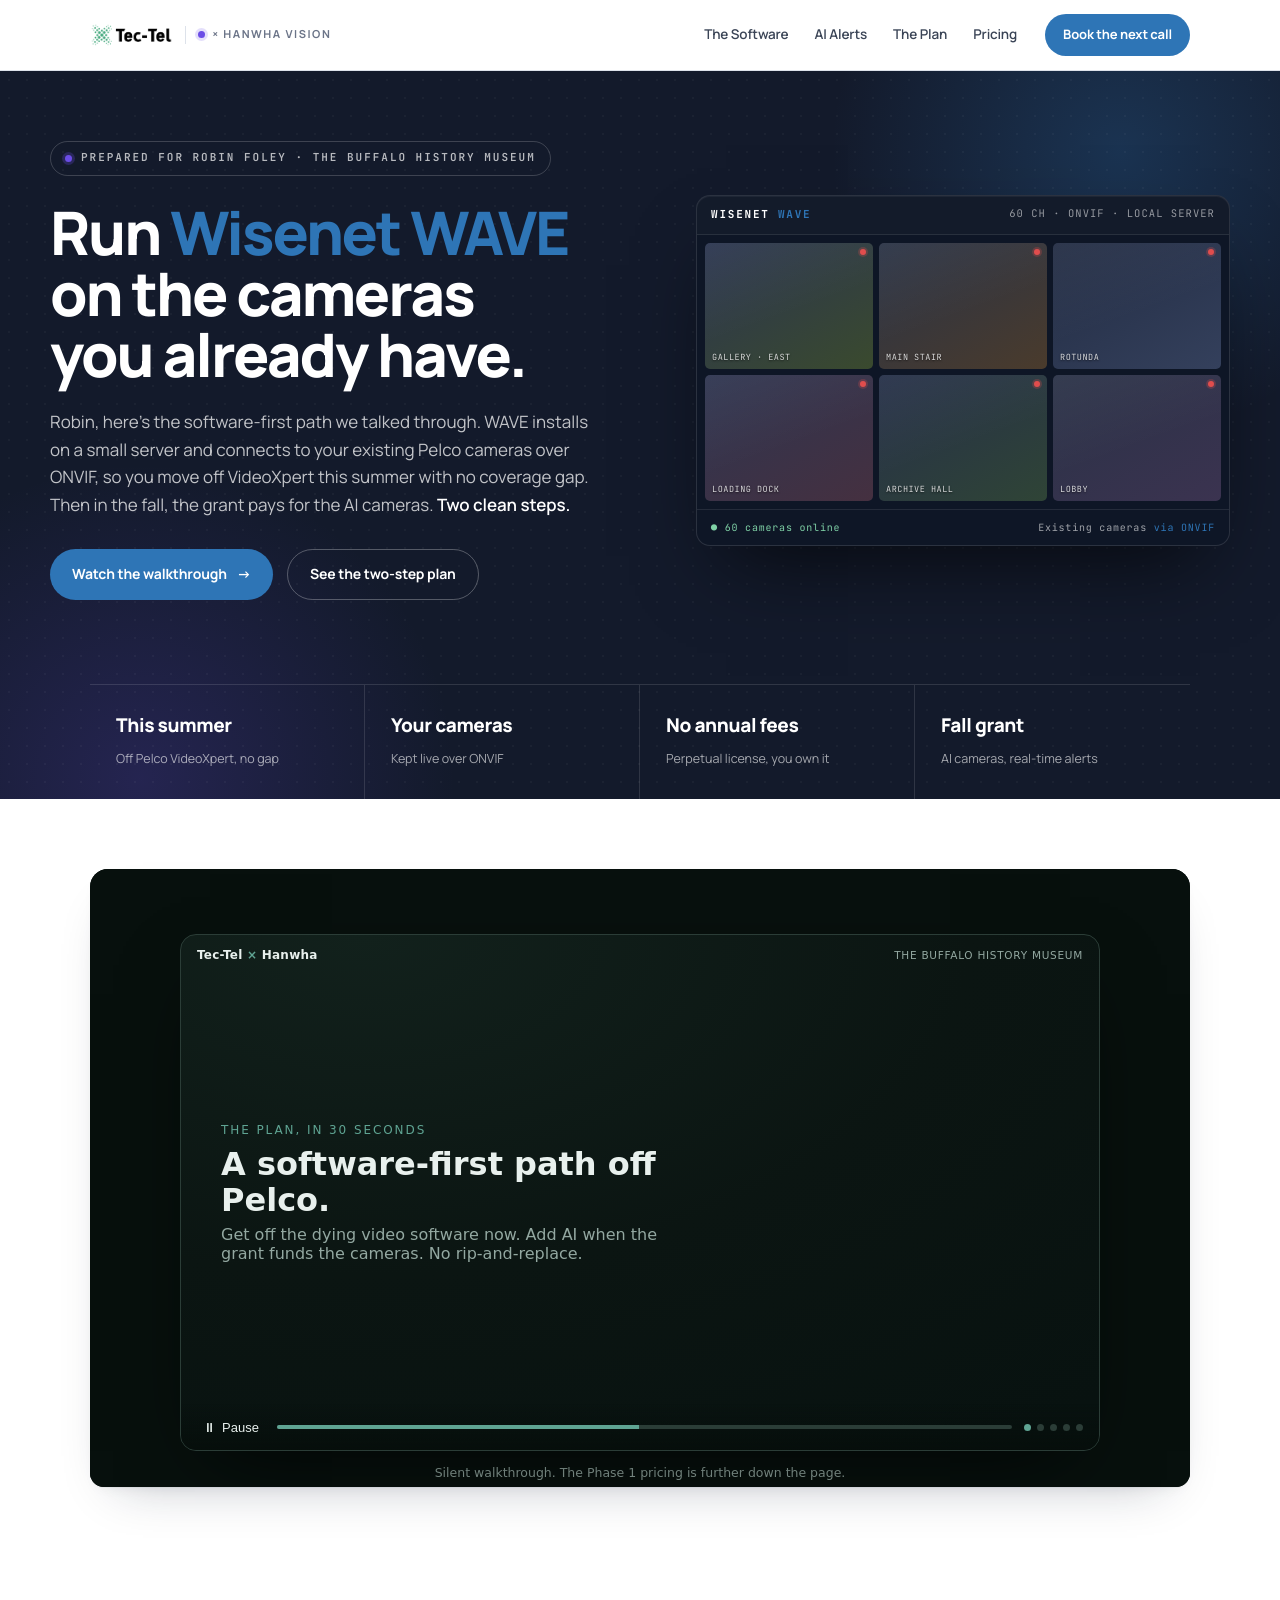
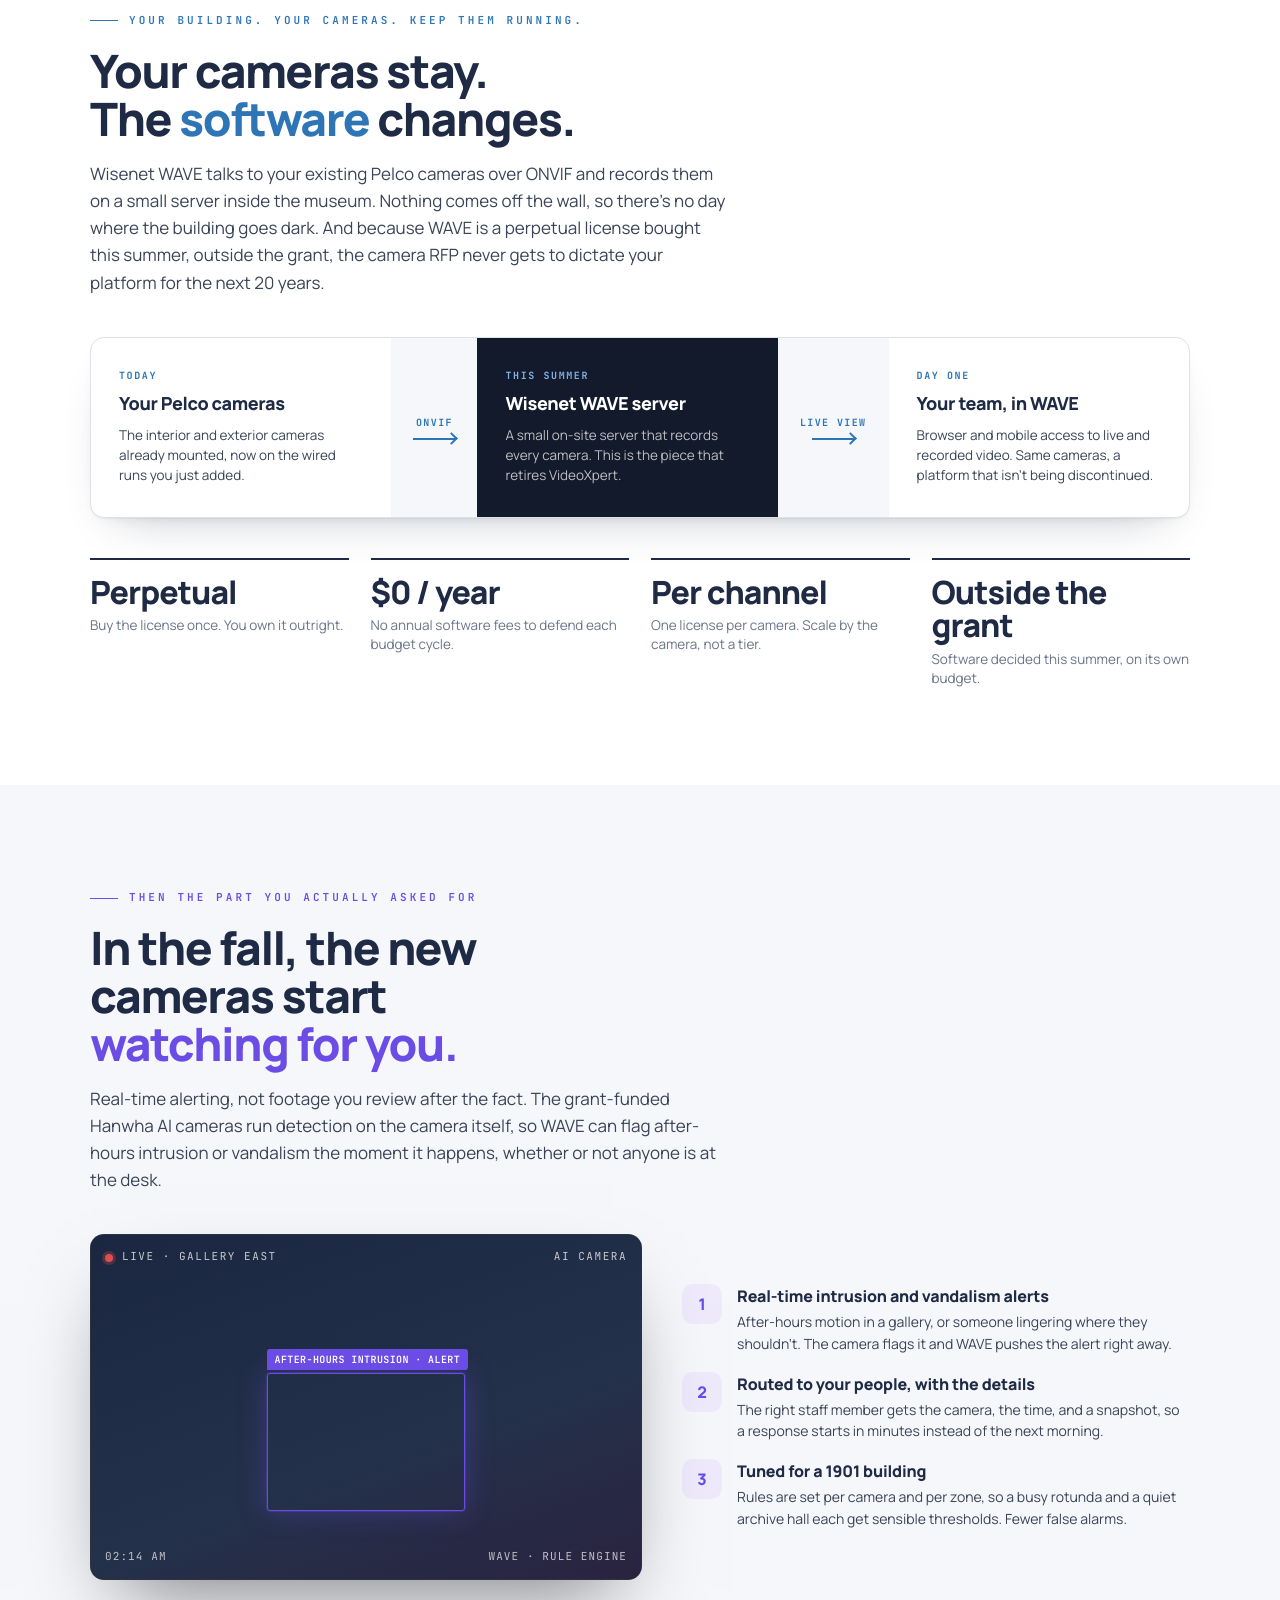
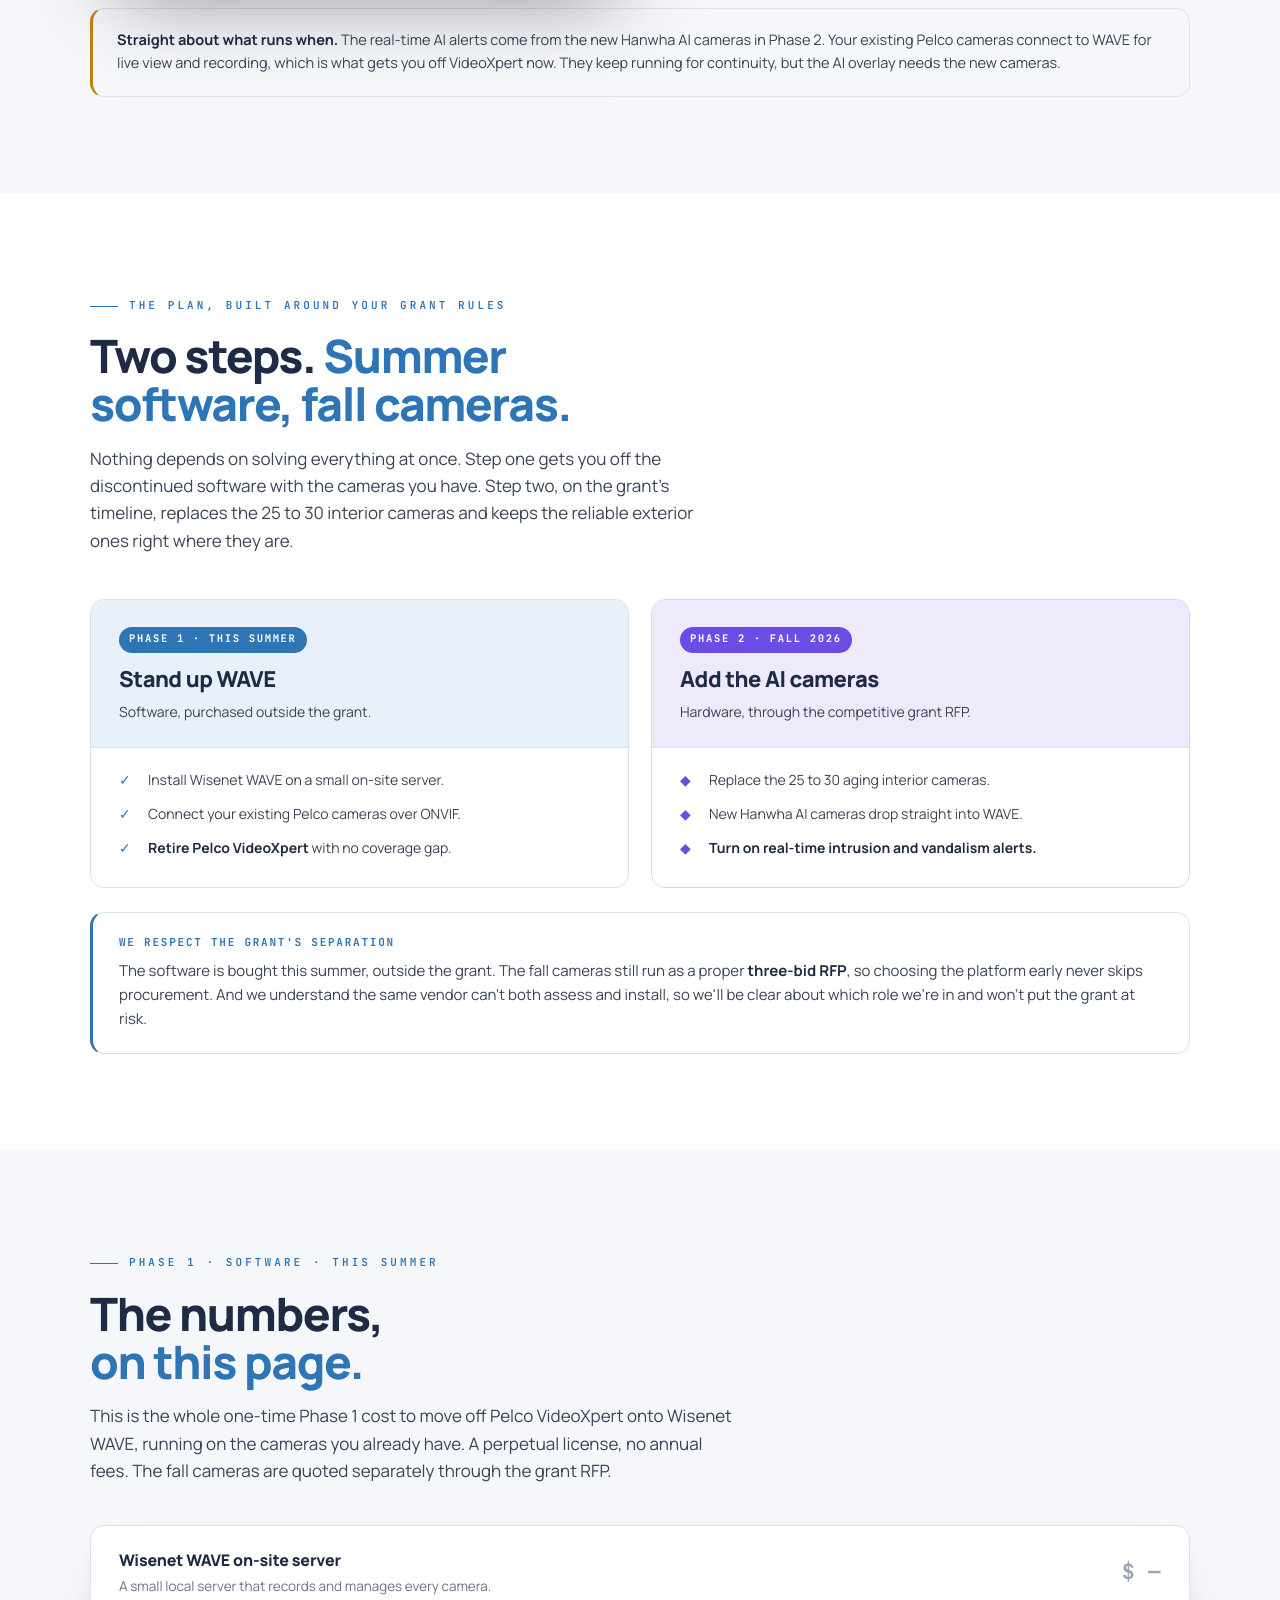
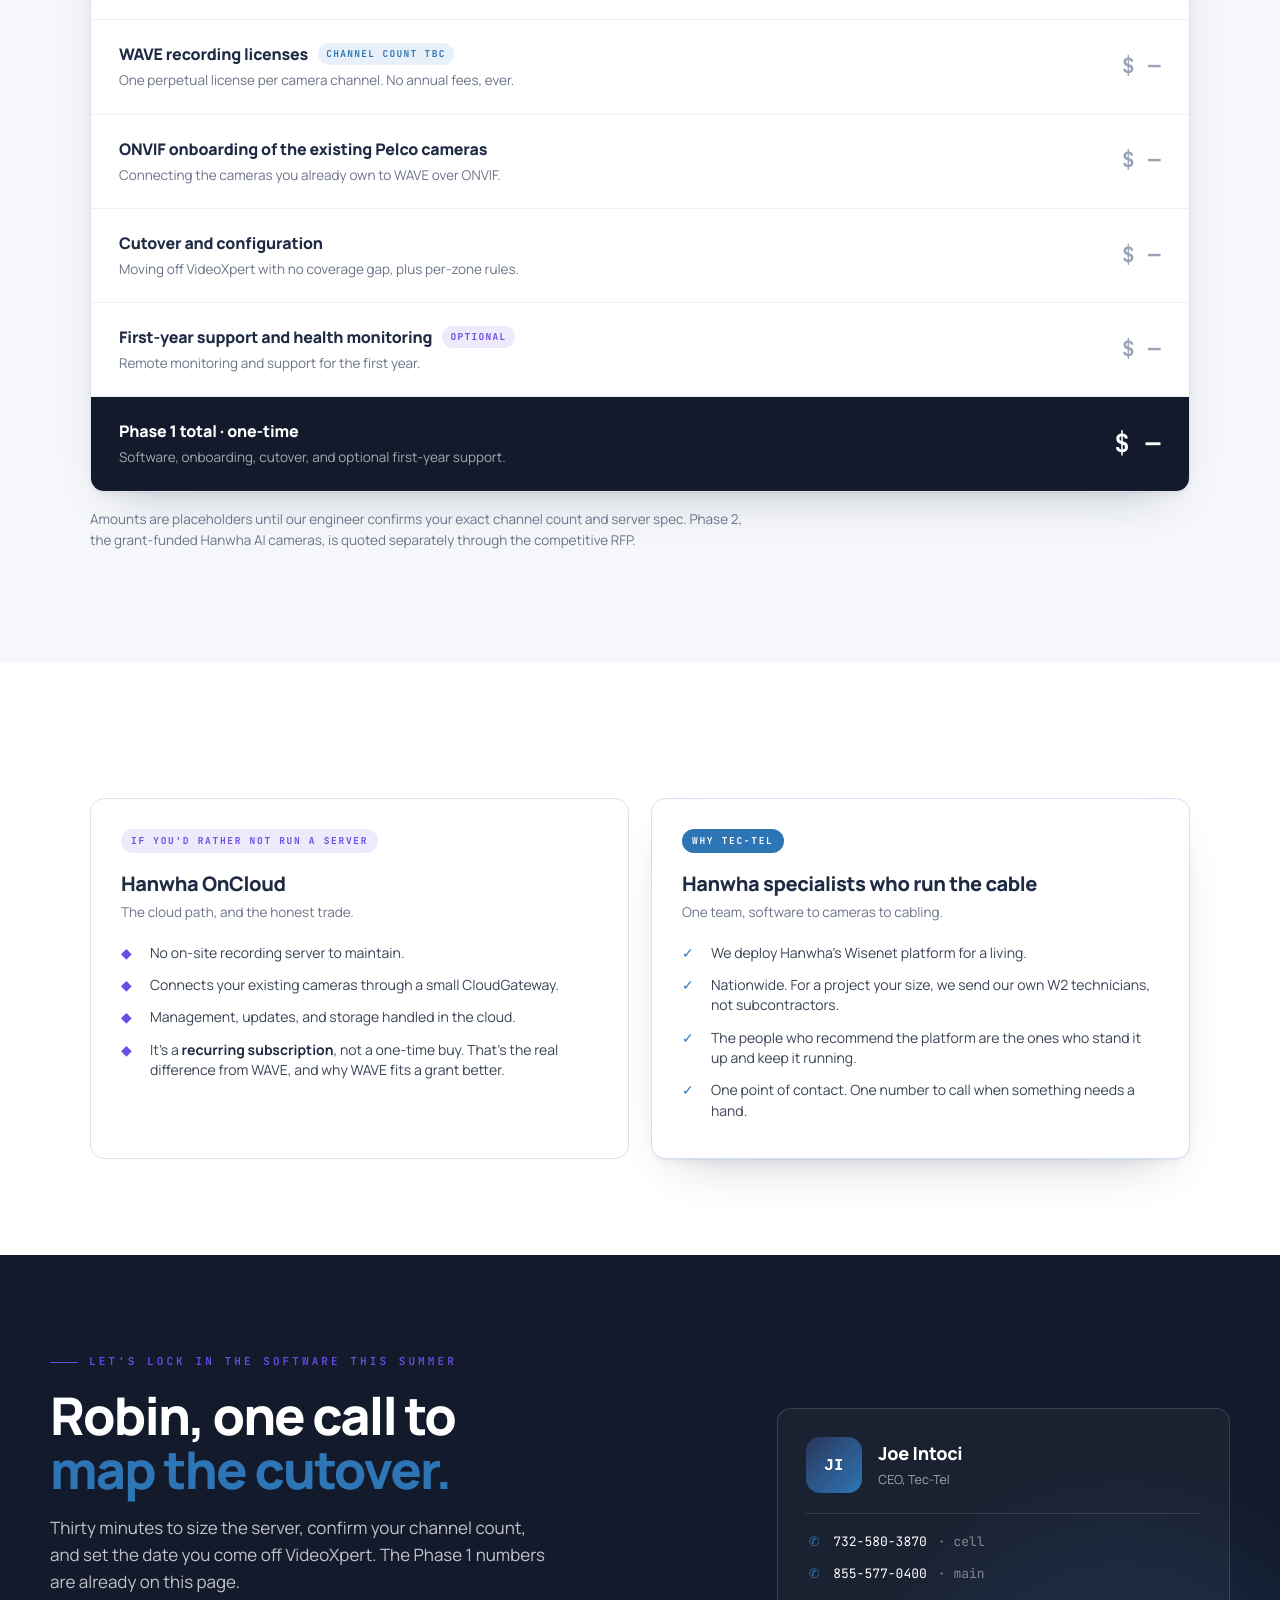
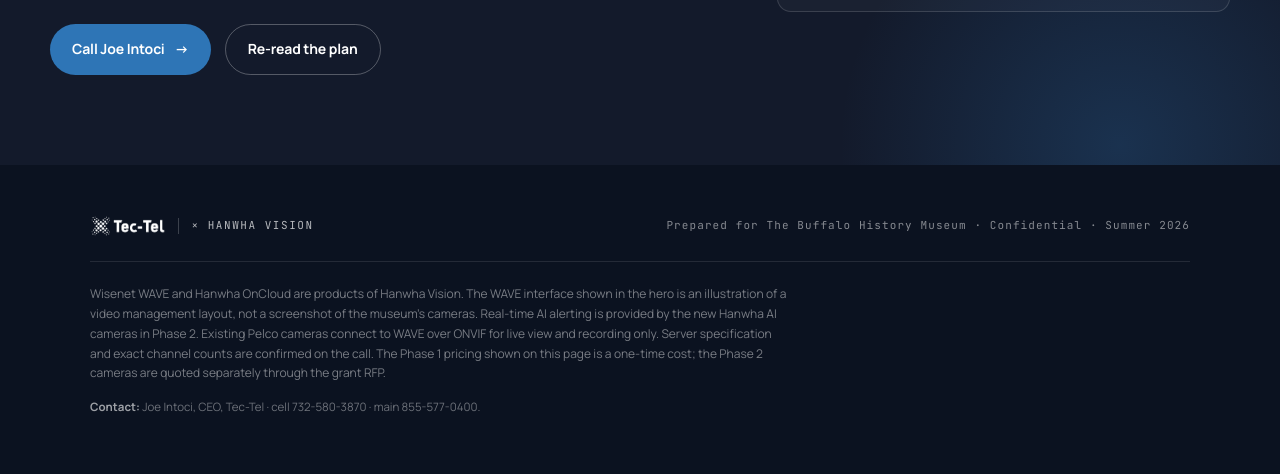
==== index.html @ ace29217 "Integrate live site: embed explainer, pricing section, personalized hero - Fresh Claude Design sourc" ====
<!doctype html>
<html lang="en">
<head>
<meta charset="utf-8">
<title>Tec-Tel × Hanwha — A software-first path off Pelco | The Buffalo History Museum</title>
<meta name="viewport" content="width=device-width, initial-scale=1">
<meta name="description" content="For Robin Foley at The Buffalo History Museum: get off the discontinued Pelco VideoXpert this summer with zero coverage gap. Stand up Hanwha's Wisenet WAVE on the cameras you already own, then add real-time AI cameras in the fall grant.">

<link rel="icon" type="image/png" href="assets/favicon.png">
<link rel="apple-touch-icon" href="assets/favicon.png">

<meta property="og:type" content="website">
<meta property="og:title" content="A software-first path off Pelco | The Buffalo History Museum">
<meta property="og:description" content="Stand up Hanwha's Wisenet WAVE on the cameras you already own this summer. No coverage gap, no annual license fees. Then add real-time AI cameras in the fall grant.">
<meta property="og:image" content="assets/og-image.png">
<meta name="twitter:card" content="summary_large_image">
<meta name="twitter:title" content="A software-first path off Pelco | The Buffalo History Museum">
<meta name="twitter:description" content="Get off the discontinued Pelco VideoXpert this summer with zero coverage gap. Own the platform outright.">
<meta name="twitter:image" content="assets/og-image.png">

<link rel="preconnect" href="https://fonts.googleapis.com">
<link rel="preconnect" href="https://fonts.gstatic.com" crossorigin>
<link href="https://fonts.googleapis.com/css2?family=Manrope:wght@400;500;600;700;800&family=JetBrains+Mono:wght@400;500;600;700&display=swap" rel="stylesheet">
<link rel="stylesheet" href="buffalo-hanwha.css">
</head>
<body>

<template id="__bundler_thumbnail">
  <svg viewBox="0 0 100 100" xmlns="http://www.w3.org/2000/svg">
    <rect width="100" height="100" fill="#131A2B"/>
    <rect x="30" y="34" width="40" height="28" rx="3" fill="none" stroke="#2E75B6" stroke-width="2.4"/>
    <circle cx="50" cy="48" r="7" fill="none" stroke="#3DBA87" stroke-width="2.4"/>
    <circle cx="50" cy="48" r="2.4" fill="#3DBA87"/>
    <rect x="44" y="64" width="12" height="3" rx="1.5" fill="#6B4DE6"/>
  </svg>
</template>

<!-- ==================== NAV ==================== -->
<header class="nav">
  <div class="wrap nav__row">
    <a class="nav__lockup" href="#top" aria-label="Tec-Tel">
      <img class="nav__logo" src="assets/tectel-logo-color.png" alt="Tec-Tel">
      <span class="nav__div"></span>
      <span class="nav__partner"><span class="nav__dot"></span>× Hanwha&nbsp;Vision</span>
    </a>
    <nav class="nav__links">
      <a href="#keep">The Software</a>
      <a href="#ai">AI Alerts</a>
      <a href="#plan">The Plan</a>
      <a href="#pricing">Pricing</a>
    </nav>
    <a class="nav__cta" href="#book">Book the next call</a>
  </div>
</header>

<!-- ==================== HERO ==================== -->
<section class="hero" id="top">
  <div class="hero__glow"></div>
  <div class="hero__glow2"></div>
  <div class="hero__texture tex-dots-d"></div>
  <div class="wrap hero__inner">
    <div>
      <span class="prepared"><span class="live"></span>Prepared for Robin Foley · The Buffalo History Museum</span>
      <h1>Run <em>Wisenet WAVE</em> on the cameras you already have.</h1>
      <p class="hero__sub">Robin, here's the software-first path we talked through. WAVE installs on a small server and connects to your existing Pelco cameras over ONVIF, so you move off VideoXpert this summer with no coverage gap. Then in the fall, the grant pays for the AI cameras. <b>Two clean steps.</b></p>
      <div class="hero__ctas">
        <a class="btn btn--primary" href="#explainer">Watch the walkthrough <span class="arrow">→</span></a>
        <a class="btn btn--ghost-d" href="#plan">See the two-step plan</a>
      </div>
    </div>

    <div class="waveui" aria-label="Illustration of the Wisenet WAVE video management interface">
      <div class="waveui__bar">
        <span class="waveui__brand">Wisenet <span>WAVE</span></span>
        <span class="waveui__meta">60 CH · ONVIF · LOCAL SERVER</span>
      </div>
      <div class="waveui__grid">
        <div class="tile tile--g1"><span class="tile__rec"></span><span class="tile__lbl">GALLERY · EAST</span></div>
        <div class="tile tile--g2"><span class="tile__rec"></span><span class="tile__lbl">MAIN STAIR</span></div>
        <div class="tile tile--g3"><span class="tile__rec"></span><span class="tile__lbl">ROTUNDA</span></div>
        <div class="tile tile--g4"><span class="tile__rec"></span><span class="tile__lbl">LOADING DOCK</span></div>
        <div class="tile tile--g5"><span class="tile__rec"></span><span class="tile__lbl">ARCHIVE HALL</span></div>
        <div class="tile tile--g6"><span class="tile__rec"></span><span class="tile__lbl">LOBBY</span></div>
      </div>
      <div class="waveui__foot">
        <span><span class="ok">● 60 cameras online</span></span>
        <span>Existing cameras <span class="via">via ONVIF</span></span>
      </div>
    </div>
  </div>

  <div class="wrap">
    <div class="chips">
      <div class="chip"><b>This summer</b><span>Off Pelco VideoXpert, no gap</span></div>
      <div class="chip"><b>Your cameras</b><span>Kept live over ONVIF</span></div>
      <div class="chip"><b>No annual fees</b><span>Perpetual license, you own it</span></div>
      <div class="chip"><b>Fall grant</b><span>AI cameras, real-time alerts</span></div>
    </div>
  </div>
</section>

<!-- ==================== EXPLAINER SLOT ==================== -->
<section class="explainer" id="explainer">
  <div class="wrap">
    <section id="explainer-slot" aria-label="software walkthrough"><iframe class="explainer__frame" src="explainer.html" title="How the Wisenet WAVE platform works, in about 90 seconds" loading="lazy"></iframe></section>
  </div>
</section>

<!-- ==================== KEEP CAMERAS + OWN IT (merged) ==================== -->
<section class="section" id="keep">
  <div class="wrap">
    <p class="eyebrow">Your building. Your cameras. Keep them running.</p>
    <h2 class="h2">Your cameras stay. The <em>software</em> changes.</h2>
    <p class="lede">Wisenet WAVE talks to your existing Pelco cameras over ONVIF and records them on a small server inside the museum. Nothing comes off the wall, so there's no day where the building goes dark. And because WAVE is a perpetual license bought this summer, outside the grant, the camera RFP never gets to dictate your platform for the next 20 years.</p>

    <div class="bridge">
      <div class="bridge__node">
        <span class="bridge__kicker">Today</span>
        <span class="bridge__title">Your Pelco cameras</span>
        <span class="bridge__desc">The interior and exterior cameras already mounted, now on the wired runs you just added.</span>
      </div>
      <div class="bridge__link">
        <span class="bridge__pipe">ONVIF</span>
        <span class="bridge__arrow"></span>
      </div>
      <div class="bridge__node bridge__node--dark">
        <span class="bridge__kicker">This summer</span>
        <span class="bridge__title">Wisenet WAVE server</span>
        <span class="bridge__desc">A small on-site server that records every camera. This is the piece that retires VideoXpert.</span>
      </div>
      <div class="bridge__link">
        <span class="bridge__pipe">Live view</span>
        <span class="bridge__arrow"></span>
      </div>
      <div class="bridge__node">
        <span class="bridge__kicker">Day one</span>
        <span class="bridge__title">Your team, in WAVE</span>
        <span class="bridge__desc">Browser and mobile access to live and recorded video. Same cameras, a platform that isn't being discontinued.</span>
      </div>
    </div>

    <div class="intg-stats">
      <div class="intg-stat"><b>Perpetual</b><span>Buy the license once. You own it outright.</span></div>
      <div class="intg-stat"><b>$0 / year</b><span>No annual software fees to defend each budget cycle.</span></div>
      <div class="intg-stat"><b>Per channel</b><span>One license per camera. Scale by the camera, not a tier.</span></div>
      <div class="intg-stat"><b>Outside the grant</b><span>Software decided this summer, on its own budget.</span></div>
    </div>
  </div>
</section>

<!-- ==================== PHASE 2 AI ==================== -->
<section class="section section--tint" id="ai">
  <div class="wrap">
    <p class="eyebrow eyebrow--violet">Then the part you actually asked for</p>
    <h2 class="h2">In the fall, the new cameras start <em class="v">watching for you.</em></h2>
    <p class="lede">Real-time alerting, not footage you review after the fact. The grant-funded Hanwha AI cameras run detection on the camera itself, so WAVE can flag after-hours intrusion or vandalism the moment it happens, whether or not anyone is at the desk.</p>

    <div class="p2-grid">
      <div class="feed" aria-label="Illustration of a Hanwha AI camera detection in WAVE">
        <div class="feed__scene">
          <div class="feed__hud">
            <span class="l"><span class="feed__rec"></span>LIVE · GALLERY EAST</span>
            <span>AI CAMERA</span>
          </div>
          <div class="det" style="left:32%; bottom:20%; width:36%; height:40%;">
            <span class="det__lbl">AFTER-HOURS INTRUSION · ALERT</span>
          </div>
          <div class="feed__foot">
            <span>02:14 AM</span>
            <span>WAVE · RULE ENGINE</span>
          </div>
        </div>
      </div>

      <div class="p2-points">
        <div class="p2-point">
          <div class="p2-point__ic">1</div>
          <div>
            <h4>Real-time intrusion and vandalism alerts</h4>
            <p>After-hours motion in a gallery, or someone lingering where they shouldn't. The camera flags it and WAVE pushes the alert right away.</p>
          </div>
        </div>
        <div class="p2-point">
          <div class="p2-point__ic">2</div>
          <div>
            <h4>Routed to your people, with the details</h4>
            <p>The right staff member gets the camera, the time, and a snapshot, so a response starts in minutes instead of the next morning.</p>
          </div>
        </div>
        <div class="p2-point">
          <div class="p2-point__ic">3</div>
          <div>
            <h4>Tuned for a 1901 building</h4>
            <p>Rules are set per camera and per zone, so a busy rotunda and a quiet archive hall each get sensible thresholds. Fewer false alarms.</p>
          </div>
        </div>
      </div>
    </div>

    <div class="p2-honest">
      <b>Straight about what runs when.</b> The real-time AI alerts come from the new Hanwha AI cameras in Phase 2. Your existing Pelco cameras connect to WAVE for live view and recording, which is what gets you off VideoXpert now. They keep running for continuity, but the AI overlay needs the new cameras.
    </div>
  </div>
</section>

<!-- ==================== PLAN + GRANT RULES ==================== -->
<section class="section" id="plan">
  <div class="wrap">
    <p class="eyebrow">The plan, built around your grant rules</p>
    <h2 class="h2">Two steps. <em>Summer software, fall cameras.</em></h2>
    <p class="lede">Nothing depends on solving everything at once. Step one gets you off the discontinued software with the cameras you have. Step two, on the grant's timeline, replaces the 25 to 30 interior cameras and keeps the reliable exterior ones right where they are.</p>

    <div class="plan">
      <div class="plan-col plan-col--now">
        <div class="plan-col__head">
          <span class="plan-col__when">Phase 1 · This summer</span>
          <h3 class="plan-col__t">Stand up WAVE</h3>
          <p class="plan-col__lede">Software, purchased outside the grant.</p>
        </div>
        <div class="plan-col__body">
          <ul>
            <li><span class="mk">✓</span><span>Install Wisenet WAVE on a small on-site server.</span></li>
            <li><span class="mk">✓</span><span>Connect your existing Pelco cameras over ONVIF.</span></li>
            <li><span class="mk">✓</span><span><b>Retire Pelco VideoXpert</b> with no coverage gap.</span></li>
          </ul>
        </div>
      </div>
      <div class="plan-col plan-col--next">
        <div class="plan-col__head">
          <span class="plan-col__when">Phase 2 · Fall 2026</span>
          <h3 class="plan-col__t">Add the AI cameras</h3>
          <p class="plan-col__lede">Hardware, through the competitive grant RFP.</p>
        </div>
        <div class="plan-col__body">
          <ul>
            <li><span class="mk">◆</span><span>Replace the 25 to 30 aging interior cameras.</span></li>
            <li><span class="mk">◆</span><span>New Hanwha AI cameras drop straight into WAVE.</span></li>
            <li><span class="mk">◆</span><span><b>Turn on real-time intrusion and vandalism alerts.</b></span></li>
          </ul>
        </div>
      </div>
    </div>

    <div class="continuity-note" style="border-left-color: var(--blue);">
      <div class="lbl" style="color: var(--blue);">We respect the grant's separation</div>
      <p>The software is bought this summer, outside the grant. The fall cameras still run as a proper <b>three-bid RFP</b>, so choosing the platform early never skips procurement. And we understand the same vendor can't both assess and install, so we'll be clear about which role we're in and won't put the grant at risk.</p>
    </div>
  </div>
</section>

<!-- ==================== PHASE 1 PRICING ==================== -->
<section class="section section--tint" id="pricing">
  <div class="wrap">
    <p class="eyebrow">Phase 1 · software · this summer</p>
    <h2 class="h2">The numbers, <em>on this page.</em></h2>
    <p class="lede">This is the whole one-time Phase 1 cost to move off Pelco VideoXpert onto Wisenet WAVE, running on the cameras you already have. A perpetual license, no annual fees. The fall cameras are quoted separately through the grant RFP.</p>

    <div class="ptable">
      <div class="ptable__row">
        <div class="ptable__item">
          <div class="ptable__name">Wisenet WAVE on-site server</div>
          <div class="ptable__desc">A small local server that records and manages every camera.</div>
        </div>
        <div class="ptable__amt">$ —</div>
      </div>
      <div class="ptable__row">
        <div class="ptable__item">
          <div class="ptable__name">WAVE recording licenses <span class="ptable__tag">Channel count TBC</span></div>
          <div class="ptable__desc">One perpetual license per camera channel. No annual fees, ever.</div>
        </div>
        <div class="ptable__amt">$ —</div>
      </div>
      <div class="ptable__row">
        <div class="ptable__item">
          <div class="ptable__name">ONVIF onboarding of the existing Pelco cameras</div>
          <div class="ptable__desc">Connecting the cameras you already own to WAVE over ONVIF.</div>
        </div>
        <div class="ptable__amt">$ —</div>
      </div>
      <div class="ptable__row">
        <div class="ptable__item">
          <div class="ptable__name">Cutover and configuration</div>
          <div class="ptable__desc">Moving off VideoXpert with no coverage gap, plus per-zone rules.</div>
        </div>
        <div class="ptable__amt">$ —</div>
      </div>
      <div class="ptable__row">
        <div class="ptable__item">
          <div class="ptable__name">First-year support and health monitoring <span class="ptable__tag ptable__tag--opt">Optional</span></div>
          <div class="ptable__desc">Remote monitoring and support for the first year.</div>
        </div>
        <div class="ptable__amt">$ —</div>
      </div>
      <div class="ptable__row ptable__row--total">
        <div class="ptable__item">
          <div class="ptable__name">Phase 1 total · one-time</div>
          <div class="ptable__desc">Software, onboarding, cutover, and optional first-year support.</div>
        </div>
        <div class="ptable__amt">$ —</div>
      </div>
    </div>
    <p class="ptable__note">Amounts are placeholders until our engineer confirms your exact channel count and server spec. Phase 2, the grant-funded Hanwha AI cameras, is quoted separately through the competitive RFP.</p>
  </div>
</section>

<!-- ==================== CLOUD + WHY TEC-TEL (merged) ==================== -->
<section class="section" id="more">
  <div class="wrap">
    <div class="own">
      <div class="own-card own-card--alt">
        <span class="own-card__flag">If you'd rather not run a server</span>
        <div class="own-card__name">Hanwha OnCloud</div>
        <div class="own-card__sub">The cloud path, and the honest trade.</div>
        <ul>
          <li><span class="mk">◆</span><span>No on-site recording server to maintain.</span></li>
          <li><span class="mk">◆</span><span>Connects your existing cameras through a small CloudGateway.</span></li>
          <li><span class="mk">◆</span><span>Management, updates, and storage handled in the cloud.</span></li>
          <li><span class="mk">◆</span><span>It's a <b>recurring subscription</b>, not a one-time buy. That's the real difference from WAVE, and why WAVE fits a grant better.</span></li>
        </ul>
      </div>
      <div class="own-card own-card--lead">
        <span class="own-card__flag">Why Tec-Tel</span>
        <div class="own-card__name">Hanwha specialists who run the cable</div>
        <div class="own-card__sub">One team, software to cameras to cabling.</div>
        <ul>
          <li><span class="mk">✓</span><span>We deploy Hanwha's Wisenet platform for a living.</span></li>
          <li><span class="mk">✓</span><span>Nationwide. For a project your size, we send our own W2 technicians, not subcontractors.</span></li>
          <li><span class="mk">✓</span><span>The people who recommend the platform are the ones who stand it up and keep it running.</span></li>
          <li><span class="mk">✓</span><span>One point of contact. One number to call when something needs a hand.</span></li>
        </ul>
      </div>
    </div>
  </div>
</section>

<!-- ==================== FINAL CTA ==================== -->
<section class="cta" id="book">
  <div class="cta__glow"></div>
  <div class="wrap cta__inner">
    <div>
      <p class="eyebrow eyebrow--violet">Let's lock in the software this summer</p>
      <h2>Robin, one call to <em>map the cutover.</em></h2>
      <p class="cta__sub">Thirty minutes to size the server, confirm your channel count, and set the date you come off VideoXpert. The Phase 1 numbers are already on this page.</p>
      <div class="cta__ctas">
        <a class="btn btn--primary" href="tel:+17325803870">Call Joe Intoci <span class="arrow">→</span></a>
        <a class="btn btn--ghost-d" href="#plan">Re-read the plan</a>
      </div>
    </div>
    <div class="contact-card">
      <div class="contact-card__row">
        <div class="contact-card__av">JI</div>
        <div>
          <div class="contact-card__name">Joe Intoci</div>
          <div class="contact-card__role">CEO, Tec-Tel</div>
        </div>
      </div>
      <div class="contact-card__lines">
        <div class="contact-card__line"><span class="ic">✆</span><a href="tel:+17325803870">732-580-3870</a> <span style="color:rgba(255,255,255,.45)">· cell</span></div>
        <div class="contact-card__line"><span class="ic">✆</span><a href="tel:+18555770400">855-577-0400</a> <span style="color:rgba(255,255,255,.45)">· main</span></div>
      </div>
    </div>
  </div>
</section>

<!-- ==================== FOOTER ==================== -->
<footer class="footer">
  <div class="wrap">
    <div class="footer__top">
      <div class="footer__lockup">
        <img class="footer__logo" src="assets/tectel-logo-white.png" alt="Tec-Tel">
        <span class="footer__div"></span>
        <span class="footer__partner">× Hanwha Vision</span>
      </div>
      <div class="footer__meta">Prepared for The Buffalo History Museum · Confidential · Summer 2026</div>
    </div>
    <p class="footer__disclaimer">Wisenet WAVE and Hanwha OnCloud are products of Hanwha Vision. The WAVE interface shown in the hero is an illustration of a video management layout, not a screenshot of the museum's cameras. Real-time AI alerting is provided by the new Hanwha AI cameras in Phase 2. Existing Pelco cameras connect to WAVE over ONVIF for live view and recording only. Server specification and exact channel counts are confirmed on the call. The Phase 1 pricing shown on this page is a one-time cost; the Phase 2 cameras are quoted separately through the grant RFP.</p>
    <p class="footer__sources"><b>Contact:</b> Joe Intoci, CEO, Tec-Tel · cell 732-580-3870 · main 855-577-0400.</p>
  </div>
</footer>

<script>
(function () {
  var els = document.querySelectorAll('.reveal');
  if (!els.length) return;
  var io = new IntersectionObserver(function (entries) {
    entries.forEach(function (e) {
      if (e.isIntersecting) { e.target.classList.add('in'); io.unobserve(e.target); }
    });
  }, { threshold: 0.2 });
  els.forEach(function (el) { io.observe(el); });
})();
</script>
</body>
</html>
---- buffalo-hanwha.css ----
/* ====================================================================
   Tec-Tel × Hanwha — A software-first path off Pelco
   The Buffalo History Museum
   Brand ported from the Tec-Tel Aisle Safety system:
   navy / blue / violet · Manrope + JetBrains Mono
   ==================================================================== */

:root {
  --navy:        #1F2A44;
  --navy-deep:   #131A2B;
  --navy-700:    #2A375A;
  --navy-50:     #EEF1F8;
  --blue:        #2E75B6;
  --blue-50:     #E8F1FA;
  --blue-100:    #D2E2F2;
  --violet:      #6B4DE6;
  --violet-50:   #EEEAFC;
  --violet-100:  #DCD3F8;
  --paper:       #FFFFFF;
  --ink:         #0F1115;
  --ink-2:       #3A4456;
  --ink-3:       #6B7488;
  --ink-4:       #9AA3B5;
  --rule:        #DDE2EA;
  --rule-2:      #ECEFF4;
  --tint:        #F5F7FB;
  --green-ok:    #1F7A4D;
  --amber:       #C4820E;
  --danger:      #E04D4D;

  --maxw: 1180px;
  --gut: 40px;
  --r: 14px;
  --shadow-card: 0 1px 0 rgba(15,25,50,.04), 0 22px 50px -28px rgba(15,25,50,.30), 0 6px 16px -10px rgba(15,25,50,.12);
}

*, *::before, *::after { box-sizing: border-box; }
html { scroll-behavior: smooth; scroll-padding-top: 92px; }
html, body { margin: 0; padding: 0; }
body {
  background: var(--paper);
  font-family: "Manrope", system-ui, -apple-system, "Segoe UI", sans-serif;
  color: var(--ink);
  -webkit-font-smoothing: antialiased;
  text-rendering: geometricPrecision;
  font-feature-settings: "ss01", "kern", "liga", "cv11";
  line-height: 1.5;
}
img { display: block; max-width: 100%; }
a { color: inherit; }
.mono { font-family: "JetBrains Mono", ui-monospace, monospace; }

.wrap { max-width: var(--maxw); margin: 0 auto; padding: 0 var(--gut); }

/* —— Texture utilities —— */
.tex-dots-d {
  background-image: radial-gradient(rgba(255,255,255,.07) 1px, transparent 1px);
  background-size: 18px 18px;
}
.tex-grid-d {
  background-image:
    linear-gradient(rgba(46,117,182,.10) 1px, transparent 1px),
    linear-gradient(90deg, rgba(46,117,182,.10) 1px, transparent 1px);
  background-size: 30px 30px;
}

/* ====================================================================
   NAV
   ==================================================================== */
.nav {
  position: sticky; top: 0; z-index: 60;
  background: rgba(255,255,255,.86);
  backdrop-filter: saturate(180%) blur(14px);
  border-bottom: 1px solid var(--rule);
}
.nav__row { display: flex; align-items: center; gap: 28px; height: 70px; }
.nav__lockup { display: flex; align-items: center; gap: 12px; text-decoration: none; }
.nav__logo { height: 24px; width: auto; }
.nav__div { width: 1px; height: 18px; background: var(--rule); }
.nav__partner {
  font-size: 11px; letter-spacing: 0.14em; text-transform: uppercase;
  color: var(--ink-3); font-weight: 700; white-space: nowrap;
}
.nav__partner b { color: var(--ink); }
.nav__dot {
  width: 7px; height: 7px; border-radius: 50%; background: var(--violet);
  display: inline-block; margin-right: 7px;
  box-shadow: 0 0 0 3px rgba(107,77,230,.18);
}
.nav__links { display: flex; gap: 26px; margin-left: auto; }
.nav__links a {
  text-decoration: none; font-size: 13.5px; font-weight: 600; color: var(--ink-2);
  letter-spacing: -0.01em; transition: color .15s;
}
.nav__links a:hover { color: var(--blue); }
.nav__cta {
  text-decoration: none; background: var(--blue); color: #fff;
  font-size: 13px; font-weight: 700; letter-spacing: -0.01em;
  padding: 11px 18px; border-radius: 999px;
  white-space: nowrap; transition: background .15s, transform .15s;
}
.nav__cta:hover { background: #265f95; transform: translateY(-1px); }

/* ====================================================================
   BUTTONS / EYEBROWS / SECTION HEADS  (shared)
   ==================================================================== */
.btn {
  display: inline-flex; align-items: center; gap: 10px;
  text-decoration: none; font-weight: 700; font-size: 14px; letter-spacing: -0.01em;
  padding: 14px 22px; border-radius: 999px; cursor: pointer; border: 0;
  transition: background .15s, transform .15s, border-color .15s;
}
.btn--primary { background: var(--blue); color: #fff; }
.btn--primary:hover { background: #265f95; transform: translateY(-1px); }
.btn--ghost-d { background: transparent; color: #fff; border: 1px solid rgba(255,255,255,.28); }
.btn--ghost-d:hover { border-color: rgba(255,255,255,.6); background: rgba(255,255,255,.06); }
.btn--ghost { background: transparent; color: var(--navy); border: 1px solid var(--rule); }
.btn--ghost:hover { border-color: var(--blue); color: var(--blue); }
.btn .arrow { transition: transform .15s; }
.btn:hover .arrow { transform: translateX(3px); }

.eyebrow {
  display: inline-flex; align-items: center; gap: 11px;
  font-family: "JetBrains Mono", monospace;
  font-size: 11px; letter-spacing: 0.28em; text-transform: uppercase;
  font-weight: 600; color: var(--blue); margin: 0 0 18px;
}
.eyebrow::before { content: ""; width: 28px; height: 1px; background: currentColor; }
.eyebrow--violet { color: var(--violet); }
.eyebrow--ink { color: var(--ink-3); }

.section { padding: 96px 0; }
.section--tint { background: var(--tint); }
.h2 {
  font-weight: 800; font-size: clamp(30px, 4vw, 46px); line-height: 1.04;
  letter-spacing: -0.03em; color: var(--navy); margin: 0 0 18px; max-width: 18ch;
  text-wrap: balance;
}
.h2 em { font-style: normal; color: var(--blue); }
.h2 em.v { color: var(--violet); }
.lede { font-size: 17px; line-height: 1.6; color: var(--ink-2); max-width: 62ch; margin: 0; }
.lede b { color: var(--navy); font-weight: 700; }

/* ====================================================================
   HERO
   ==================================================================== */
.hero { background: var(--navy-deep); color: #fff; position: relative; overflow: hidden; }
.hero__glow {
  position: absolute; top: -260px; right: -180px; width: 680px; height: 680px;
  background: radial-gradient(circle, rgba(46,117,182,.28), transparent 60%); pointer-events: none;
}
.hero__glow2 {
  position: absolute; bottom: -340px; left: -220px; width: 720px; height: 720px;
  background: radial-gradient(circle, rgba(107,77,230,.20), transparent 62%); pointer-events: none;
}
.hero__texture { position: absolute; inset: 0; opacity: .5; pointer-events: none; }
.hero__inner {
  position: relative; z-index: 2;
  display: grid; grid-template-columns: 1.05fr 0.95fr; gap: 56px; align-items: center;
  padding: 70px 0 84px;
}
.prepared {
  display: inline-flex; align-items: center; gap: 9px;
  font-family: "JetBrains Mono", monospace;
  font-size: 11px; letter-spacing: 0.18em; text-transform: uppercase;
  color: rgba(255,255,255,.7); font-weight: 600;
  border: 1px solid rgba(255,255,255,.18); border-radius: 999px;
  padding: 8px 14px; margin-bottom: 26px;
}
.prepared .live {
  width: 7px; height: 7px; border-radius: 50%; background: var(--violet);
  box-shadow: 0 0 0 3px rgba(107,77,230,.25);
}
.hero h1 {
  font-weight: 800; font-size: clamp(36px, 5vw, 60px); line-height: 1.02;
  letter-spacing: -0.035em; margin: 0 0 24px; color: #fff; text-wrap: balance;
}
.hero h1 em { font-style: normal; color: var(--blue); }
.hero__sub { font-size: 17px; line-height: 1.62; color: rgba(255,255,255,.74); max-width: 52ch; margin: 0 0 30px; }
.hero__sub b { color: #fff; font-weight: 600; }
.hero__ctas { display: flex; flex-wrap: wrap; gap: 14px; }

/* —— WAVE interface mock (hero visual) —— */
.waveui {
  position: relative; border-radius: var(--r); overflow: hidden;
  border: 1px solid rgba(255,255,255,.12); background: #0E1626;
  box-shadow: 0 40px 80px -30px rgba(0,0,0,.7), inset 0 1px 0 rgba(255,255,255,.05);
}
.waveui__bar {
  display: flex; align-items: center; gap: 10px;
  padding: 11px 14px; border-bottom: 1px solid rgba(255,255,255,.09);
  background: rgba(255,255,255,.02);
}
.waveui__brand {
  font-family: "JetBrains Mono", monospace; font-size: 11px; letter-spacing: 0.16em;
  text-transform: uppercase; color: #fff; font-weight: 700;
}
.waveui__brand span { color: var(--blue); }
.waveui__meta {
  margin-left: auto; font-family: "JetBrains Mono", monospace; font-size: 10.5px;
  letter-spacing: 0.1em; color: rgba(255,255,255,.55);
}
.waveui__grid {
  display: grid; grid-template-columns: repeat(3, 1fr); gap: 6px; padding: 8px;
}
.tile { position: relative; aspect-ratio: 4/3; border-radius: 5px; overflow: hidden; background: #172336; }
.tile::after {
  content: ""; position: absolute; inset: 0;
  background: linear-gradient(160deg, rgba(255,255,255,.05), transparent 55%);
}
.tile__lbl {
  position: absolute; left: 7px; bottom: 6px; z-index: 2;
  font-family: "JetBrains Mono", monospace; font-size: 8.5px; letter-spacing: 0.06em;
  color: rgba(255,255,255,.82); text-shadow: 0 1px 2px rgba(0,0,0,.6);
}
.tile__rec {
  position: absolute; right: 7px; top: 6px; z-index: 2;
  width: 6px; height: 6px; border-radius: 50%; background: var(--danger);
  box-shadow: 0 0 0 2px rgba(224,77,77,.25); animation: blink 1.6s steps(2) infinite;
}
.tile--g1 { background: linear-gradient(150deg, #2b3550, #3a4a2e); }
.tile--g2 { background: linear-gradient(150deg, #2a3346, #4a3b2c); }
.tile--g3 { background: linear-gradient(150deg, #232d44, #34405c); }
.tile--g4 { background: linear-gradient(150deg, #2e3550, #453040); }
.tile--g5 { background: linear-gradient(150deg, #263049, #2f4436); }
.tile--g6 { background: linear-gradient(150deg, #2a3247, #3b3350); }
@keyframes blink { 50% { opacity: .3; } }
.waveui__foot {
  display: flex; align-items: center; justify-content: space-between;
  padding: 10px 14px; border-top: 1px solid rgba(255,255,255,.09);
  font-family: "JetBrains Mono", monospace; font-size: 10px; letter-spacing: 0.08em;
  color: rgba(255,255,255,.6);
}
.waveui__foot .ok { color: #7FD1A6; }
.waveui__foot .via { color: var(--blue); }

/* hero fact chips */
.chips {
  position: relative; z-index: 2;
  display: grid; grid-template-columns: repeat(4, 1fr); gap: 0;
  border-top: 1px solid rgba(255,255,255,.12);
}
.chip { padding: 26px 26px 30px; border-right: 1px solid rgba(255,255,255,.12); }
.chip:last-child { border-right: 0; }
.chip b { display: block; font-size: 19px; font-weight: 800; letter-spacing: -0.02em; color: #fff; margin-bottom: 5px; }
.chip span { font-size: 12.5px; color: rgba(255,255,255,.62); line-height: 1.4; }

/* ====================================================================
   EXPLAINER SLOT  (Tec-Tel embeds the animated walkthrough here)
   ==================================================================== */
.explainer { padding: 70px 0 20px; }
#explainer-slot {
  position: relative; border-radius: var(--r); overflow: hidden;
  border: 1px dashed var(--blue-100); background:
    radial-gradient(120% 140% at 50% 0%, var(--blue-50), var(--paper) 70%);
  aspect-ratio: 16/9; display: grid; place-items: center; text-align: center;
  box-shadow: var(--shadow-card);
}
#explainer-slot .slot__inner { max-width: 40ch; padding: 24px; }
#explainer-slot .slot__play {
  width: 66px; height: 66px; border-radius: 50%; margin: 0 auto 18px;
  display: grid; place-items: center; background: var(--blue); color: #fff;
  box-shadow: 0 18px 40px -14px rgba(46,117,182,.6);
}
#explainer-slot .slot__play svg { width: 24px; height: 24px; margin-left: 3px; }
#explainer-slot .slot__eyebrow {
  font-family: "JetBrains Mono", monospace; font-size: 11px; letter-spacing: 0.22em;
  text-transform: uppercase; color: var(--blue); font-weight: 700; margin: 0 0 10px;
}
#explainer-slot h3 { font-size: 22px; font-weight: 800; color: var(--navy); letter-spacing: -0.02em; margin: 0 0 8px; }
#explainer-slot p { font-size: 14px; line-height: 1.55; color: var(--ink-3); margin: 0; }
.explainer__cap {
  margin-top: 14px; font-family: "JetBrains Mono", monospace; font-size: 11px;
  letter-spacing: 0.04em; color: var(--ink-4);
}

/* ====================================================================
   CONTINUITY — keep the cameras running (ONVIF bridge diagram)
   ==================================================================== */
.bridge {
  margin-top: 40px; display: grid; grid-template-columns: 1fr auto 1fr auto 1fr;
  gap: 0; align-items: stretch;
  border: 1px solid var(--rule); border-radius: var(--r); overflow: hidden;
  box-shadow: var(--shadow-card); background: var(--paper);
}
.bridge__node { padding: 30px 28px; display: flex; flex-direction: column; gap: 8px; }
.bridge__node--dark { background: var(--navy-deep); color: #fff; }
.bridge__kicker {
  font-family: "JetBrains Mono", monospace; font-size: 10px; letter-spacing: 0.16em;
  text-transform: uppercase; font-weight: 700; color: var(--blue);
}
.bridge__node--dark .bridge__kicker { color: #7FB2E4; }
.bridge__title { font-size: 18px; font-weight: 800; color: var(--navy); letter-spacing: -0.02em; }
.bridge__node--dark .bridge__title { color: #fff; }
.bridge__desc { font-size: 13.5px; line-height: 1.5; color: var(--ink-2); }
.bridge__node--dark .bridge__desc { color: rgba(255,255,255,.72); }
.bridge__link {
  display: flex; flex-direction: column; align-items: center; justify-content: center;
  padding: 0 22px; background: var(--tint);
}
.bridge__pipe {
  font-family: "JetBrains Mono", monospace; font-size: 10px; letter-spacing: 0.14em;
  text-transform: uppercase; color: var(--blue); font-weight: 700; margin-bottom: 8px;
}
.bridge__arrow {
  width: 42px; height: 2px; background: var(--blue); position: relative;
}
.bridge__arrow::after {
  content: ""; position: absolute; right: -1px; top: -4px; width: 9px; height: 9px;
  border-top: 2px solid var(--blue); border-right: 2px solid var(--blue); transform: rotate(45deg);
}
.continuity-note {
  margin-top: 24px; padding: 22px 26px; border-radius: var(--r); background: var(--paper);
  border: 1px solid var(--rule); border-left: 3px solid var(--green-ok);
}
.continuity-note .lbl {
  font-family: "JetBrains Mono", monospace; font-size: 11px; letter-spacing: 0.16em;
  text-transform: uppercase; color: var(--green-ok); font-weight: 700; margin-bottom: 8px;
}
.continuity-note p { font-size: 15px; line-height: 1.6; color: var(--ink-2); margin: 0; }
.continuity-note b { color: var(--navy); }

/* ====================================================================
   OWN IT — perpetual vs subscription + grant CapEx
   ==================================================================== */
.own { margin-top: 40px; display: grid; grid-template-columns: 1fr 1fr; gap: 22px; }
.own-card {
  border: 1px solid var(--rule); border-radius: var(--r); padding: 30px 30px 32px;
  background: var(--paper); position: relative; display: flex; flex-direction: column;
}
.own-card--lead { border-color: var(--blue-100); box-shadow: var(--shadow-card); }
.own-card__flag {
  align-self: flex-start; font-family: "JetBrains Mono", monospace; font-size: 9.5px;
  letter-spacing: 0.18em; text-transform: uppercase; font-weight: 700;
  padding: 5px 10px; border-radius: 999px; margin-bottom: 16px;
}
.own-card--lead .own-card__flag { background: var(--blue); color: #fff; }
.own-card--alt .own-card__flag { background: var(--violet-50); color: var(--violet); }
.own-card__name { font-size: 20px; font-weight: 800; color: var(--navy); letter-spacing: -0.02em; margin-bottom: 4px; }
.own-card__sub { font-size: 13.5px; color: var(--ink-3); margin-bottom: 20px; }
.own-card ul { list-style: none; margin: 0 0 4px; padding: 0; display: grid; gap: 12px; }
.own-card li { display: grid; grid-template-columns: 18px 1fr; gap: 11px; font-size: 14px; line-height: 1.45; color: var(--ink-2); }
.own-card li .mk { color: var(--blue); font-weight: 800; }
.own-card--alt li .mk { color: var(--violet); }
.own-card li b { color: var(--navy); font-weight: 700; }

.capex {
  margin-top: 24px; border-radius: var(--r); overflow: hidden; position: relative;
  background: var(--navy-deep); color: #fff; padding: 38px 44px;
}
.capex__glow {
  position: absolute; top: -160px; right: -120px; width: 460px; height: 460px;
  background: radial-gradient(circle, rgba(46,117,182,.3), transparent 62%); pointer-events: none;
}
.capex__inner { position: relative; z-index: 1; display: grid; grid-template-columns: 1fr; gap: 8px; max-width: 74ch; }
.capex__eyebrow {
  font-family: "JetBrains Mono", monospace; font-size: 11px; letter-spacing: 0.24em;
  text-transform: uppercase; color: #7FB2E4; font-weight: 600; margin-bottom: 8px;
}
.capex__big { font-size: clamp(21px, 2.5vw, 28px); font-weight: 800; letter-spacing: -0.025em; line-height: 1.2; color: #fff; }
.capex__big em { font-style: normal; color: #8FA9F2; }
.capex__sub { margin-top: 12px; font-size: 14px; line-height: 1.6; color: rgba(255,255,255,.72); }

/* ====================================================================
   PHASE 2 — AI cameras that change things  (feed mock + points)
   ==================================================================== */
.p2-grid { margin-top: 40px; display: grid; grid-template-columns: 1fr 0.92fr; gap: 40px; align-items: center; }
.feed {
  position: relative; border-radius: var(--r); overflow: hidden;
  border: 1px solid rgba(255,255,255,.12); background: #0E1626;
  box-shadow: 0 40px 80px -30px rgba(0,0,0,.5), inset 0 1px 0 rgba(255,255,255,.05);
}
.feed__scene { position: relative; aspect-ratio: 16/10; background: linear-gradient(160deg, #1b2740, #24314a 60%, #2a2340); }
.feed__hud {
  position: absolute; top: 14px; left: 14px; right: 14px; z-index: 3;
  display: flex; align-items: center; justify-content: space-between;
  font-family: "JetBrains Mono", monospace; font-size: 11px;
  letter-spacing: 0.14em; text-transform: uppercase; color: rgba(255,255,255,.75);
}
.feed__hud .l { display: flex; align-items: center; gap: 9px; }
.feed__rec { width: 8px; height: 8px; border-radius: 50%; background: var(--danger); box-shadow: 0 0 0 3px rgba(224,77,77,.25); animation: blink 1.6s steps(2) infinite; }
.feed__foot {
  position: absolute; left: 14px; right: 14px; bottom: 14px; z-index: 3;
  display: flex; align-items: center; justify-content: space-between;
  font-family: "JetBrains Mono", monospace; font-size: 11px; letter-spacing: 0.1em; color: rgba(255,255,255,.7);
}
.det { position: absolute; border: 1.5px solid var(--violet); border-radius: 3px; box-shadow: 0 0 0 1px rgba(107,77,230,.25), 0 0 28px rgba(107,77,230,.35); z-index: 2; }
.det__lbl {
  position: absolute; top: -25px; left: -1.5px;
  font-family: "JetBrains Mono", monospace; font-size: 10px; letter-spacing: 0.04em;
  background: var(--violet); color: #fff; padding: 3px 8px; border-radius: 3px 3px 3px 0;
  white-space: nowrap; font-weight: 600;
}
.p2-points { display: grid; gap: 16px; }
.p2-point { display: grid; grid-template-columns: 40px 1fr; gap: 15px; align-items: start; }
.p2-point__ic {
  width: 40px; height: 40px; border-radius: 11px; display: grid; place-items: center;
  background: var(--violet-50); color: var(--violet); font-weight: 800;
}
.p2-point h4 { font-size: 16px; font-weight: 800; color: var(--navy); margin: 0 0 4px; letter-spacing: -0.01em; }
.p2-point p { font-size: 14px; line-height: 1.55; color: var(--ink-2); margin: 0; }
.p2-honest {
  margin-top: 28px; padding: 20px 24px; border-radius: var(--r); background: var(--tint);
  border: 1px solid var(--rule); border-left: 3px solid var(--amber);
  font-size: 14.5px; line-height: 1.6; color: var(--ink-2);
}
.p2-honest b { color: var(--navy); }

/* ====================================================================
   CLOUD OPTION
   ==================================================================== */
.cloud { margin-top: 40px; display: grid; grid-template-columns: 1.1fr 1fr; gap: 22px; align-items: stretch; }
.cloud-card {
  border: 1px solid var(--violet-100); border-radius: var(--r); padding: 32px 34px;
  background: var(--paper); box-shadow: var(--shadow-card);
}
.cloud-card h3 { font-size: 21px; font-weight: 800; color: var(--navy); letter-spacing: -0.02em; margin: 0 0 12px; }
.cloud-card h3 em { font-style: normal; color: var(--violet); }
.cloud-card p { font-size: 15px; line-height: 1.6; color: var(--ink-2); margin: 0 0 18px; }
.cloud-list { list-style: none; margin: 0; padding: 0; display: grid; gap: 12px; }
.cloud-list li { display: grid; grid-template-columns: 18px 1fr; gap: 11px; font-size: 14px; line-height: 1.45; color: var(--ink-2); }
.cloud-list .mk { color: var(--violet); font-weight: 800; }
.cloud-compare {
  border: 1px solid var(--rule); border-radius: var(--r); overflow: hidden; background: var(--paper);
  display: flex; flex-direction: column;
}
.cloud-compare__head {
  padding: 18px 24px; border-bottom: 1px solid var(--rule); background: var(--tint);
  font-family: "JetBrains Mono", monospace; font-size: 11px; letter-spacing: 0.16em;
  text-transform: uppercase; font-weight: 700; color: var(--ink-3);
}
.cloud-row { display: grid; grid-template-columns: 1fr auto; gap: 16px; padding: 15px 24px; border-bottom: 1px solid var(--rule-2); font-size: 14px; }
.cloud-row:last-child { border-bottom: 0; }
.cloud-row span { color: var(--ink-3); }
.cloud-row b { color: var(--navy); font-weight: 700; text-align: right; }
.cloud-row b.wave { color: var(--blue); }
.cloud-row b.oncloud { color: var(--violet); }

/* ====================================================================
   GRANT RULES — honesty
   ==================================================================== */
.rules { margin-top: 40px; display: grid; grid-template-columns: repeat(3, 1fr); gap: 22px; }
.rule-card {
  border: 1px solid var(--rule); border-radius: var(--r); padding: 28px 26px; background: var(--paper);
}
.rule-card__no {
  width: 40px; height: 40px; border-radius: 10px; display: grid; place-items: center;
  background: var(--navy-50); color: var(--navy); font-weight: 800; margin-bottom: 16px;
  font-family: "JetBrains Mono", monospace; font-size: 15px;
}
.rule-card h4 { font-size: 17px; font-weight: 800; color: var(--navy); margin: 0 0 8px; letter-spacing: -0.01em; }
.rule-card p { font-size: 14px; line-height: 1.55; color: var(--ink-2); margin: 0; }
.rule-card b { color: var(--navy); }

/* ====================================================================
   TWO-PHASE PLAN TIMELINE
   ==================================================================== */
.plan { margin-top: 44px; display: grid; grid-template-columns: 1fr 1fr; gap: 22px; }
.plan-col {
  border: 1px solid var(--rule); border-radius: var(--r); overflow: hidden; background: var(--paper);
  display: flex; flex-direction: column;
}
.plan-col__head { padding: 24px 28px; border-bottom: 1px solid var(--rule); }
.plan-col__when {
  font-family: "JetBrains Mono", monospace; font-size: 10.5px; letter-spacing: 0.16em;
  text-transform: uppercase; font-weight: 700; margin-bottom: 10px; display: inline-block;
  padding: 5px 10px; border-radius: 999px;
}
.plan-col__t { font-size: 22px; font-weight: 800; color: var(--navy); letter-spacing: -0.02em; margin: 0 0 6px; }
.plan-col__lede { font-size: 14px; line-height: 1.5; color: var(--ink-2); margin: 0; }
.plan-col__body { padding: 22px 28px 28px; }
.plan-col__body ul { list-style: none; margin: 0; padding: 0; display: grid; gap: 13px; }
.plan-col__body li { display: grid; grid-template-columns: 18px 1fr; gap: 11px; font-size: 14px; line-height: 1.5; color: var(--ink-2); }
.plan-col__body li b { color: var(--navy); font-weight: 700; }
.plan-col--now { border-color: var(--blue-100); }
.plan-col--now .plan-col__head { background: var(--blue-50); }
.plan-col--now .plan-col__when { background: var(--blue); color: #fff; }
.plan-col--now .mk { color: var(--blue); font-weight: 800; }
.plan-col--next { border-color: var(--violet-100); }
.plan-col--next .plan-col__head { background: var(--violet-50); }
.plan-col--next .plan-col__when { background: var(--violet); color: #fff; }
.plan-col--next .mk { color: var(--violet); font-weight: 800; }

/* ====================================================================
   WHY TEC-TEL
   ==================================================================== */
.intg-stats { margin-top: 40px; display: grid; grid-template-columns: repeat(4, 1fr); gap: 22px; }
.intg-stat { border-top: 2px solid var(--navy); padding-top: 16px; }
.intg-stat b { display: block; font-size: 32px; font-weight: 800; color: var(--navy); letter-spacing: -0.03em; line-height: 1.05; }
.intg-stat span { font-size: 13.5px; color: var(--ink-3); margin-top: 8px; display: block; line-height: 1.4; }
.intg-note {
  margin-top: 28px; padding: 24px 28px; border-radius: var(--r); background: var(--paper);
  border: 1px solid var(--rule); border-left: 3px solid var(--blue);
}
.intg-note .lbl {
  font-family: "JetBrains Mono", monospace; font-size: 11px; letter-spacing: 0.16em;
  text-transform: uppercase; color: var(--blue); font-weight: 700; margin-bottom: 8px;
}
.intg-note p { font-size: 15px; line-height: 1.6; color: var(--ink-2); margin: 0; }

/* ====================================================================
   FINAL CTA + FOOTER
   ==================================================================== */
.cta { background: var(--navy-deep); color: #fff; position: relative; overflow: hidden; }
.cta__glow { position: absolute; bottom: -300px; right: -160px; width: 640px; height: 640px; background: radial-gradient(circle, rgba(46,117,182,.26), transparent 62%); pointer-events: none; }
.cta__inner { position: relative; z-index: 2; display: grid; grid-template-columns: 1.2fr 0.8fr; gap: 48px; align-items: center; padding: 90px 0; }
.cta h2 { font-size: clamp(32px, 4.4vw, 52px); font-weight: 800; letter-spacing: -0.035em; line-height: 1.04; margin: 0 0 18px; color: #fff; text-wrap: balance; }
.cta h2 em { font-style: normal; color: var(--blue); }
.cta__sub { font-size: 17px; line-height: 1.6; color: rgba(255,255,255,.74); margin: 0 0 28px; max-width: 48ch; }
.cta__ctas { display: flex; flex-wrap: wrap; gap: 14px; }
.contact-card { border: 1px solid rgba(255,255,255,.14); background: rgba(255,255,255,.03); border-radius: var(--r); padding: 28px; }
.contact-card__row { display: flex; align-items: center; gap: 16px; }
.contact-card__av {
  width: 56px; height: 56px; border-radius: 14px; flex: none;
  background: linear-gradient(135deg, var(--navy-700), var(--blue)); color: #fff;
  display: grid; place-items: center; font-size: 15px; font-weight: 800; letter-spacing: 0.04em;
  font-family: "JetBrains Mono", monospace;
}
.contact-card__name { font-size: 18px; font-weight: 800; color: #fff; letter-spacing: -0.01em; }
.contact-card__role { font-size: 12.5px; color: rgba(255,255,255,.6); margin-top: 3px; }
.contact-card__lines { margin-top: 20px; padding-top: 18px; border-top: 1px solid rgba(255,255,255,.12); display: grid; gap: 12px; }
.contact-card__line { display: flex; align-items: center; gap: 11px; font-family: "JetBrains Mono", monospace; font-size: 13px; color: #fff; }
.contact-card__line a { color: #fff; text-decoration: none; }
.contact-card__line a:hover { color: var(--blue); }
.contact-card__line .ic { color: var(--blue); width: 16px; text-align: center; }

.footer { background: #0B1220; color: rgba(255,255,255,.6); padding: 50px 0 44px; }
.footer__top { display: flex; align-items: center; justify-content: space-between; gap: 24px; padding-bottom: 24px; border-bottom: 1px solid rgba(255,255,255,.1); flex-wrap: wrap; }
.footer__lockup { display: flex; align-items: center; gap: 12px; }
.footer__logo { height: 22px; width: auto; }
.footer__div { width: 1px; height: 16px; background: rgba(255,255,255,.2); }
.footer__partner { font-family: "JetBrains Mono", monospace; font-size: 11px; letter-spacing: 0.14em; text-transform: uppercase; color: rgba(255,255,255,.7); }
.footer__meta { font-family: "JetBrains Mono", monospace; font-size: 11px; letter-spacing: 0.1em; color: rgba(255,255,255,.5); }
.footer__disclaimer { margin-top: 22px; font-size: 12px; line-height: 1.65; color: rgba(255,255,255,.45); max-width: 96ch; }
.footer__sources { margin-top: 16px; font-size: 11.5px; line-height: 1.65; color: rgba(255,255,255,.4); }
.footer__sources b { color: rgba(255,255,255,.6); }

/* ====================================================================
   PHASE 1 PRICING TABLE
   ==================================================================== */
.ptable { margin-top: 40px; border: 1px solid var(--rule); border-radius: var(--r); overflow: hidden; box-shadow: var(--shadow-card); background: var(--paper); }
.ptable__row { display: grid; grid-template-columns: 1fr auto; gap: 24px; align-items: center; padding: 22px 28px; border-bottom: 1px solid var(--rule-2); }
.ptable__row:last-child { border-bottom: 0; }
.ptable__name { font-size: 16px; font-weight: 800; color: var(--navy); letter-spacing: -0.01em; display: flex; align-items: center; gap: 10px; flex-wrap: wrap; }
.ptable__desc { font-size: 13.5px; line-height: 1.5; color: var(--ink-3); margin-top: 5px; }
.ptable__amt { font-family: "JetBrains Mono", monospace; font-size: 21px; font-weight: 700; color: var(--ink-4); white-space: nowrap; letter-spacing: 0.02em; }
.ptable__tag { font-family: "JetBrains Mono", monospace; font-size: 9.5px; letter-spacing: 0.14em; text-transform: uppercase; font-weight: 700; padding: 4px 8px; border-radius: 999px; background: var(--blue-50); color: var(--blue); }
.ptable__tag--opt { background: var(--violet-50); color: var(--violet); }
.ptable__row--total { background: var(--navy-deep); }
.ptable__row--total .ptable__name { color: #fff; }
.ptable__row--total .ptable__desc { color: rgba(255,255,255,.62); }
.ptable__row--total .ptable__amt { color: #fff; font-size: 25px; }
.ptable__note { margin-top: 18px; font-size: 13.5px; line-height: 1.6; color: var(--ink-3); max-width: 82ch; }
@media (max-width: 600px) {
  .ptable__row { grid-template-columns: 1fr; gap: 10px; }
  .ptable__amt { justify-self: start; }
}
.reveal { opacity: 0; transform: translateY(16px); transition: opacity .6s ease, transform .6s ease; }
.reveal.in { opacity: 1; transform: none; }

/* ====================================================================
   RESPONSIVE
   ==================================================================== */
@media (max-width: 980px) {
  .nav__links { display: none; }
  .hero__inner { grid-template-columns: 1fr; gap: 36px; padding: 48px 0 56px; }
  .chips { grid-template-columns: 1fr 1fr; }
  .chip:nth-child(2) { border-right: 0; }
  .chip:nth-child(1), .chip:nth-child(2) { border-bottom: 1px solid rgba(255,255,255,.12); }
  .own, .cloud, .plan { grid-template-columns: 1fr; }
  .rules { grid-template-columns: 1fr; }
  .p2-grid, .cta__inner { grid-template-columns: 1fr; gap: 32px; }
  .intg-stats { grid-template-columns: 1fr 1fr; gap: 26px; }
  .bridge { grid-template-columns: 1fr; }
  .bridge__link { padding: 16px; }
  .bridge__arrow { transform: rotate(90deg); }
}
@media (max-width: 600px) {
  :root { --gut: 22px; }
  .section { padding: 64px 0; }
  .chips, .intg-stats { grid-template-columns: 1fr; }
  .chip { border-right: 0; border-bottom: 1px solid rgba(255,255,255,.12); }
  .waveui__grid { grid-template-columns: repeat(2, 1fr); }
  .nav__partner { display: none; }
}
@media (prefers-reduced-motion: reduce) {
  .reveal { opacity: 1; transform: none; transition: none; }
  html { scroll-behavior: auto; }
  .tile__rec, .feed__rec { animation: none; }
}

/* ==================== EXPLAINER EMBED (added by Tec-Tel) ==================== */
#explainer-slot { padding: 0; border: 0; background: none; }
.explainer__frame { width: 100%; aspect-ratio: 16 / 10; border: 0; border-radius: 18px; display: block; box-shadow: var(--shadow-card); background: #07100d; }
@media (max-width: 760px){ .explainer__frame { aspect-ratio: 4 / 5; } }
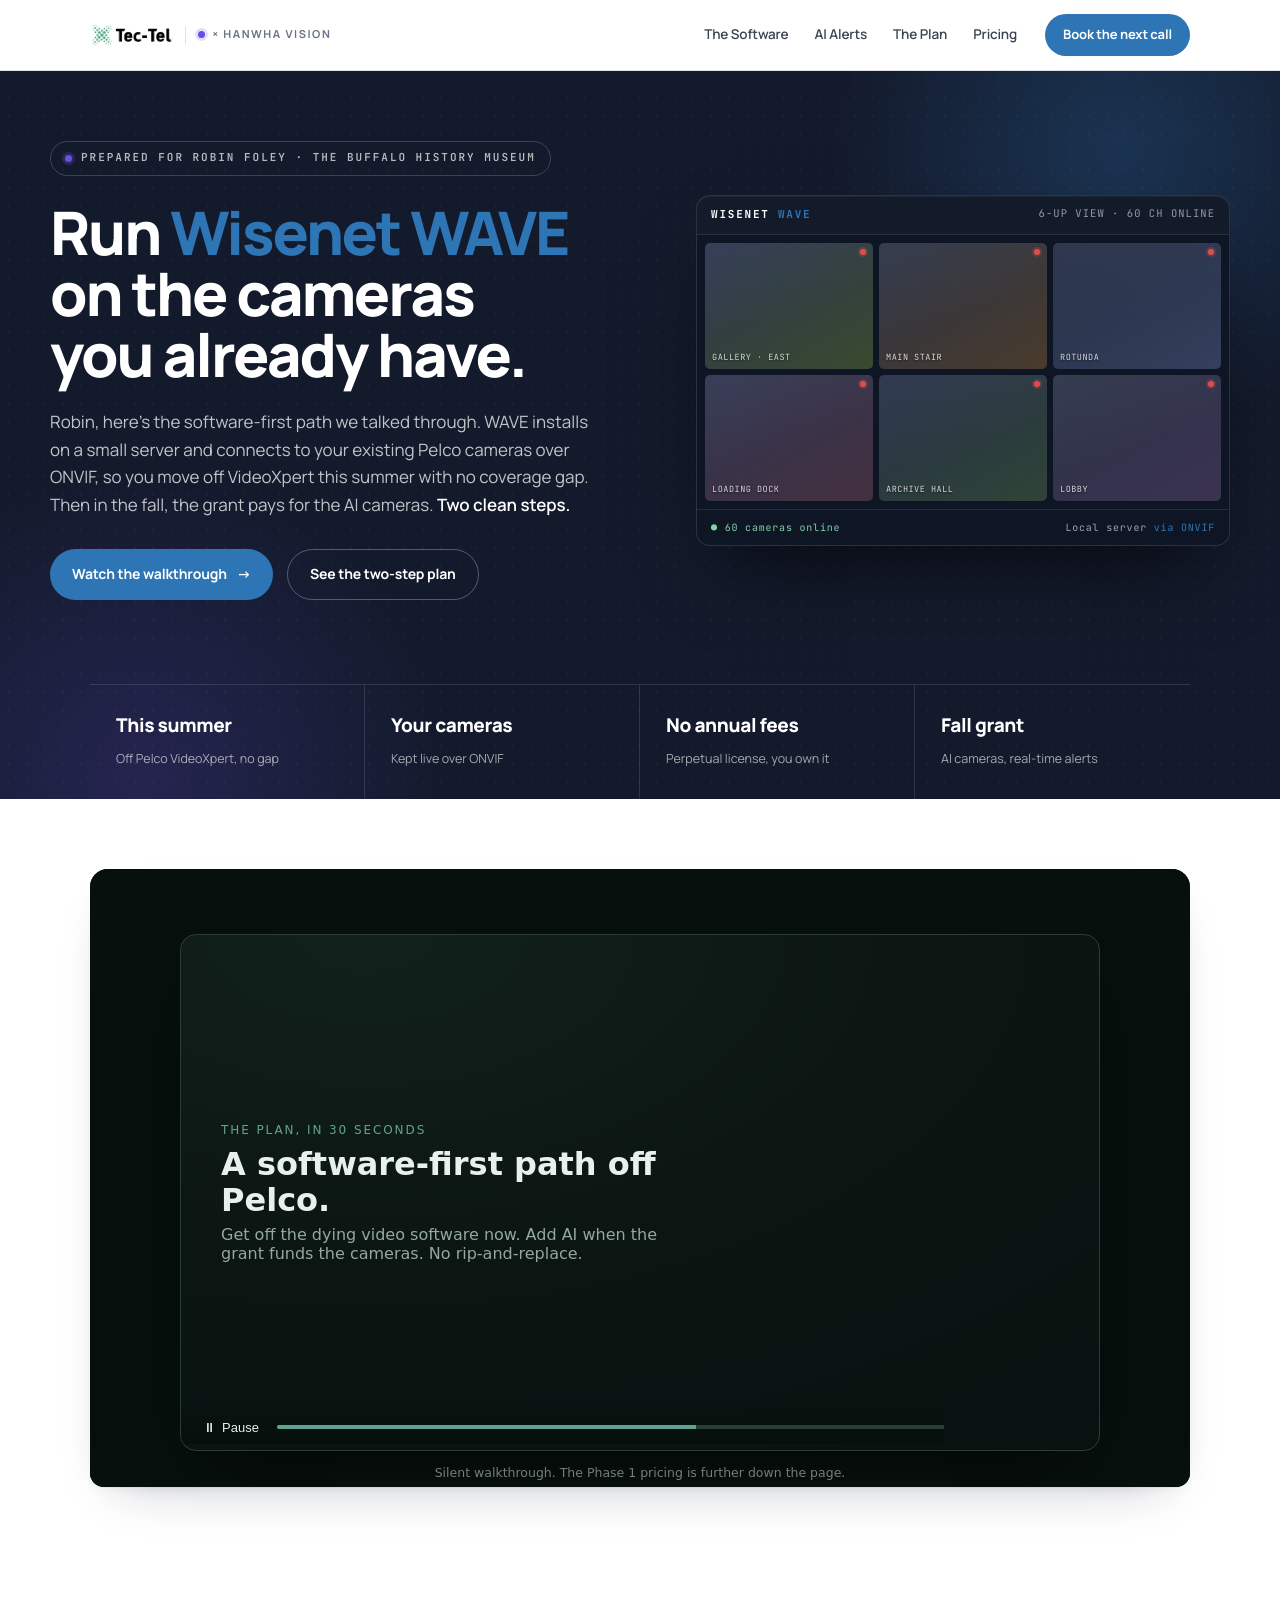
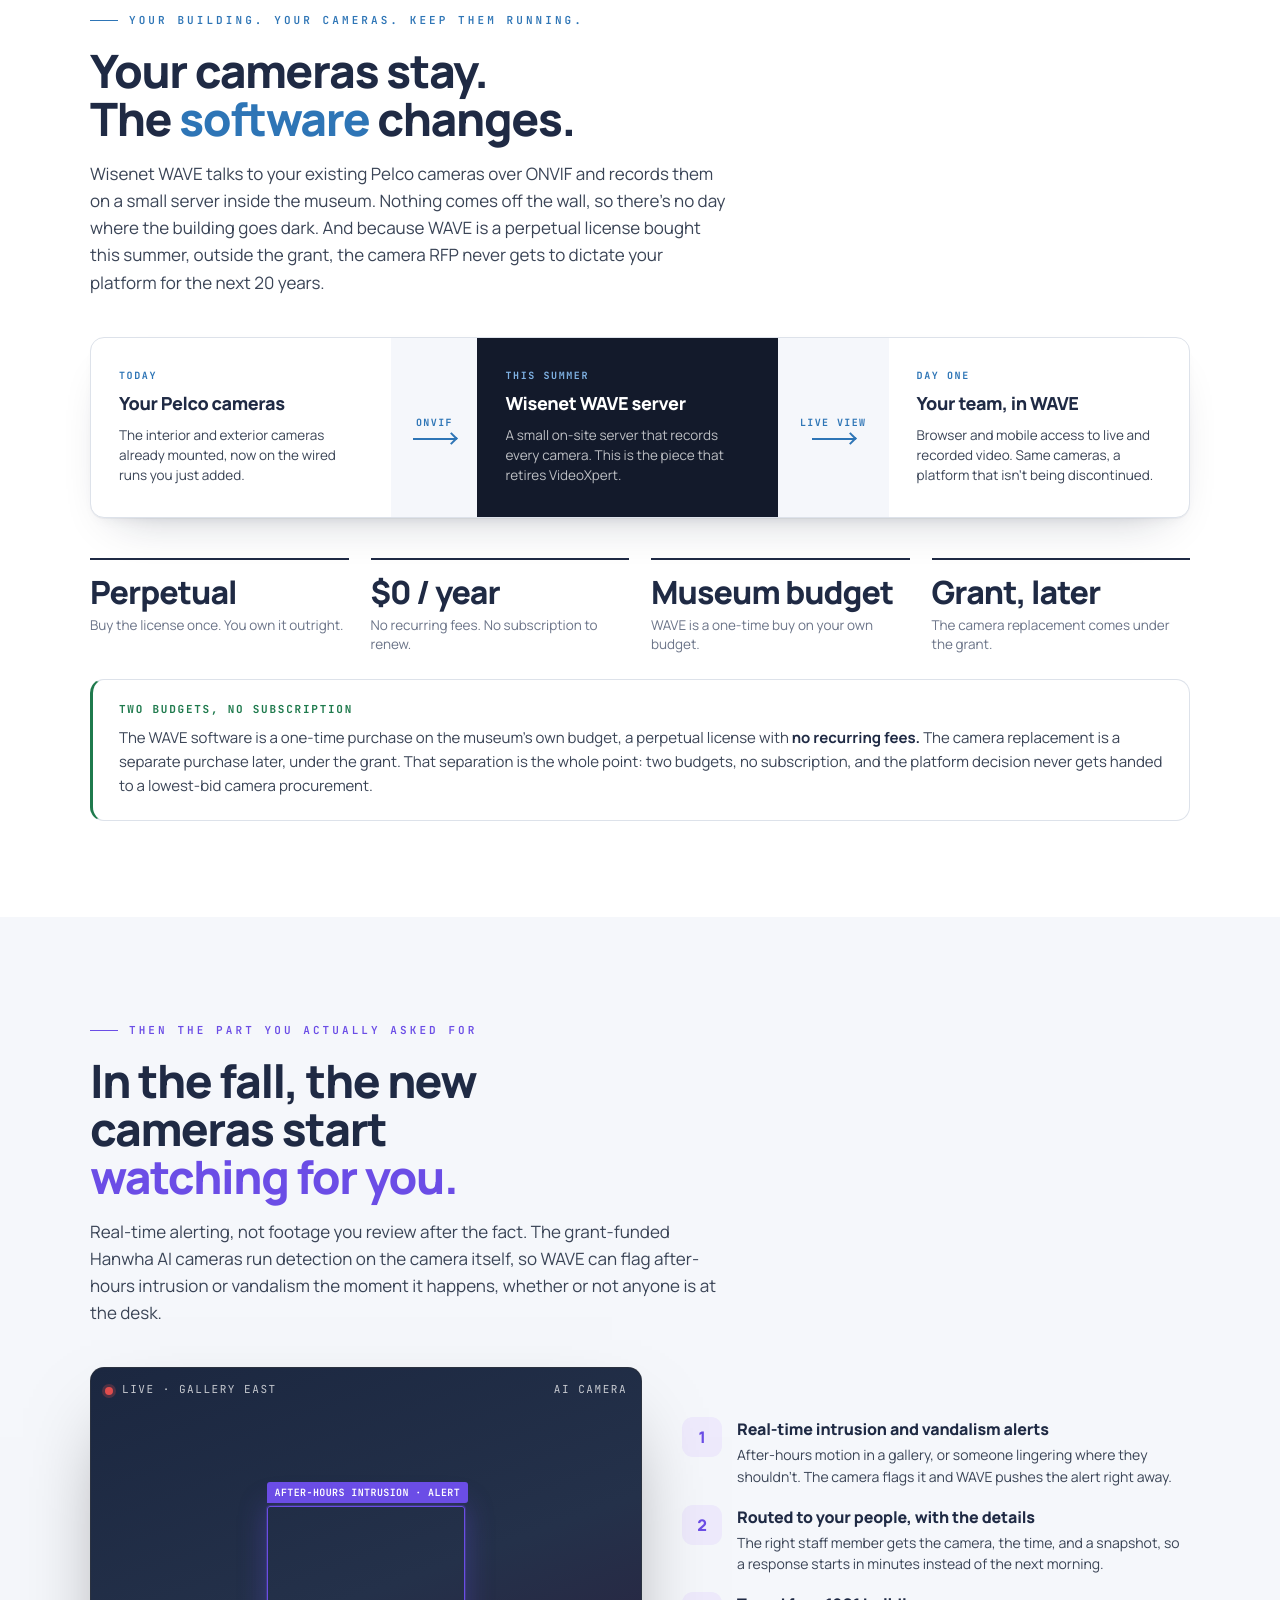
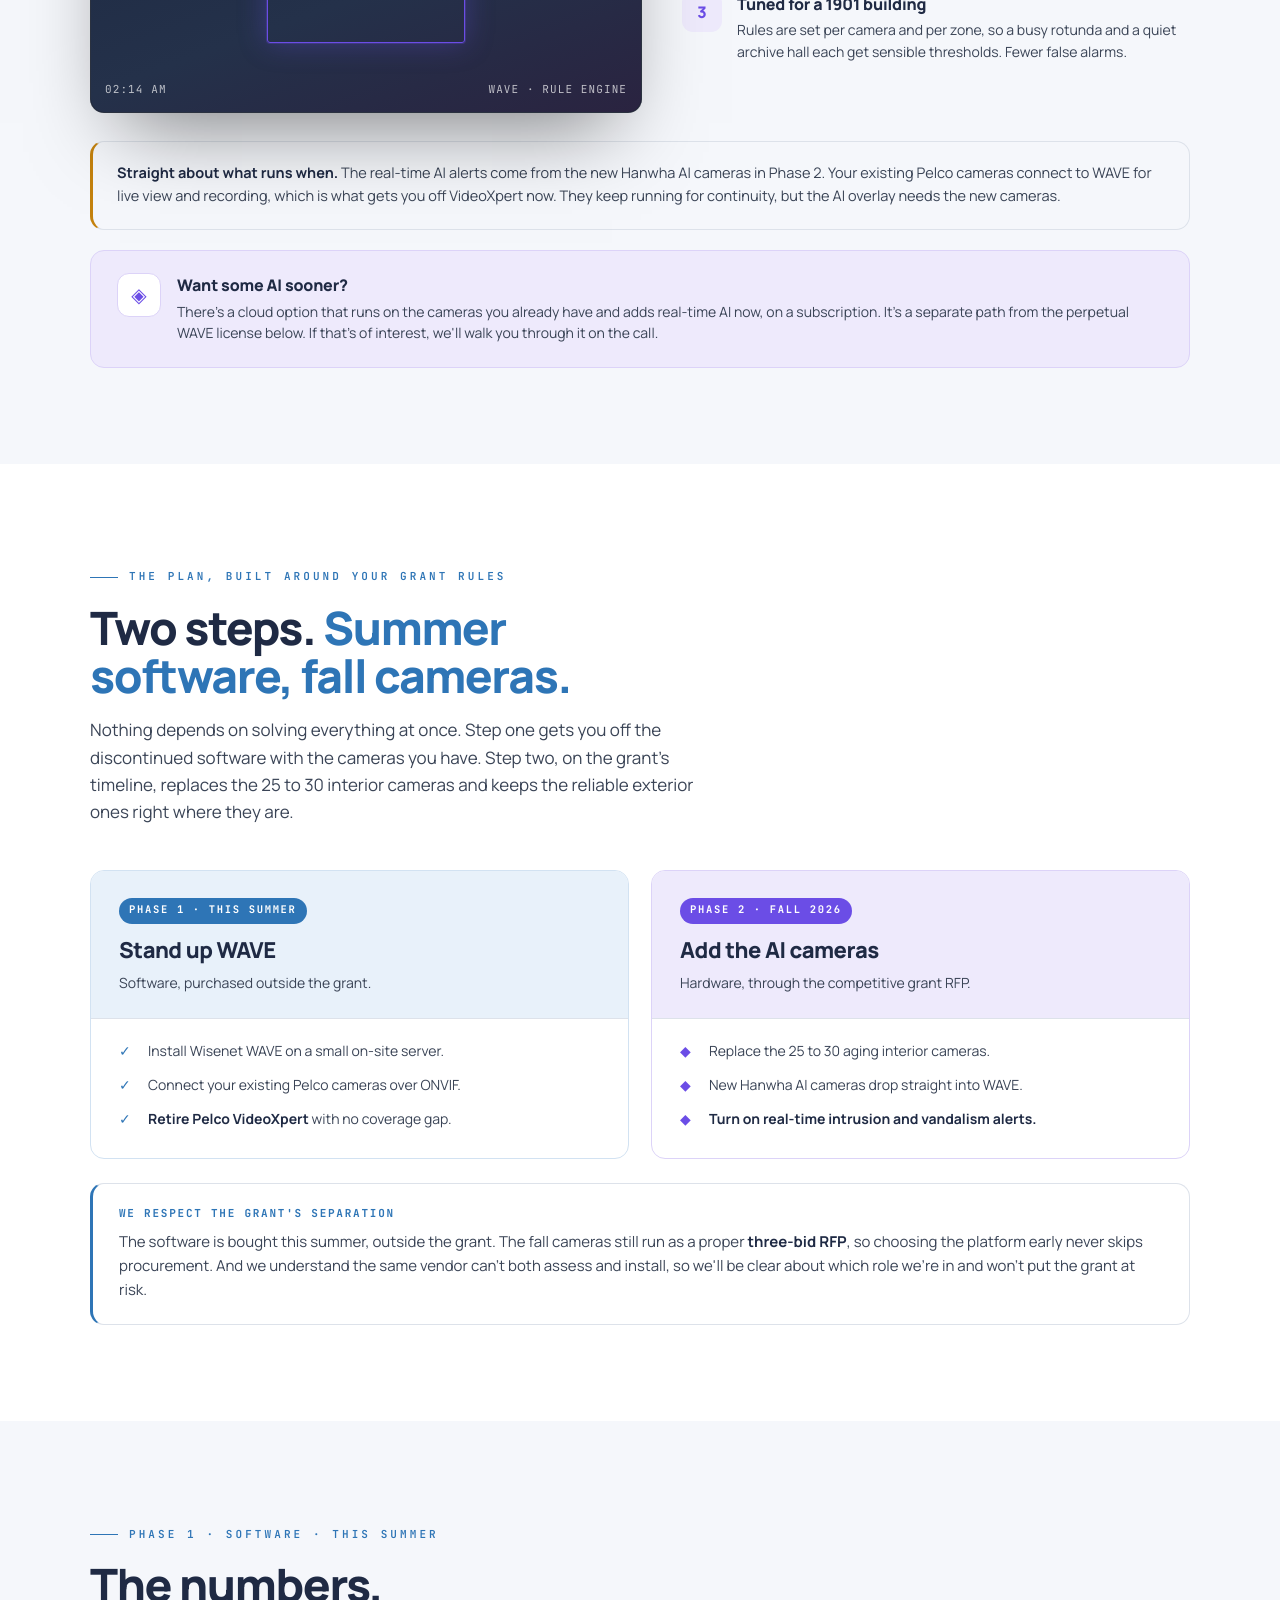
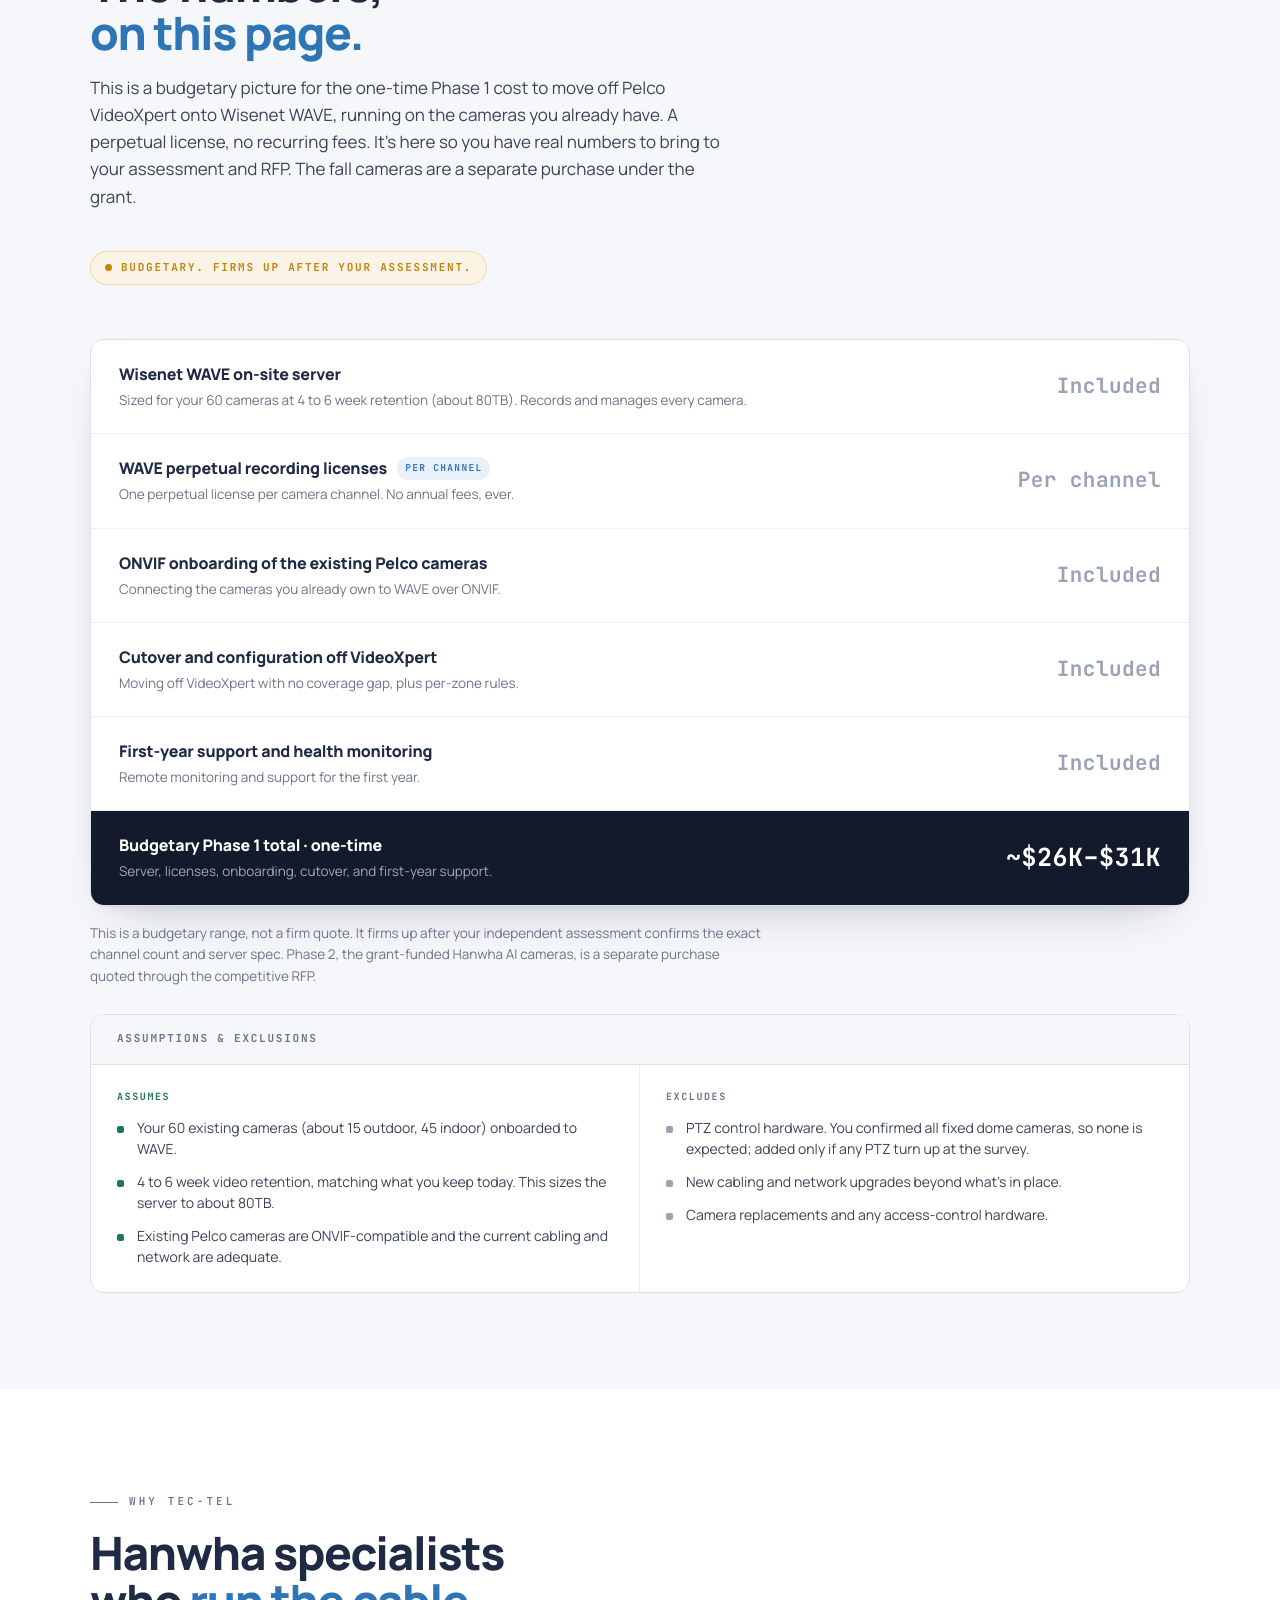
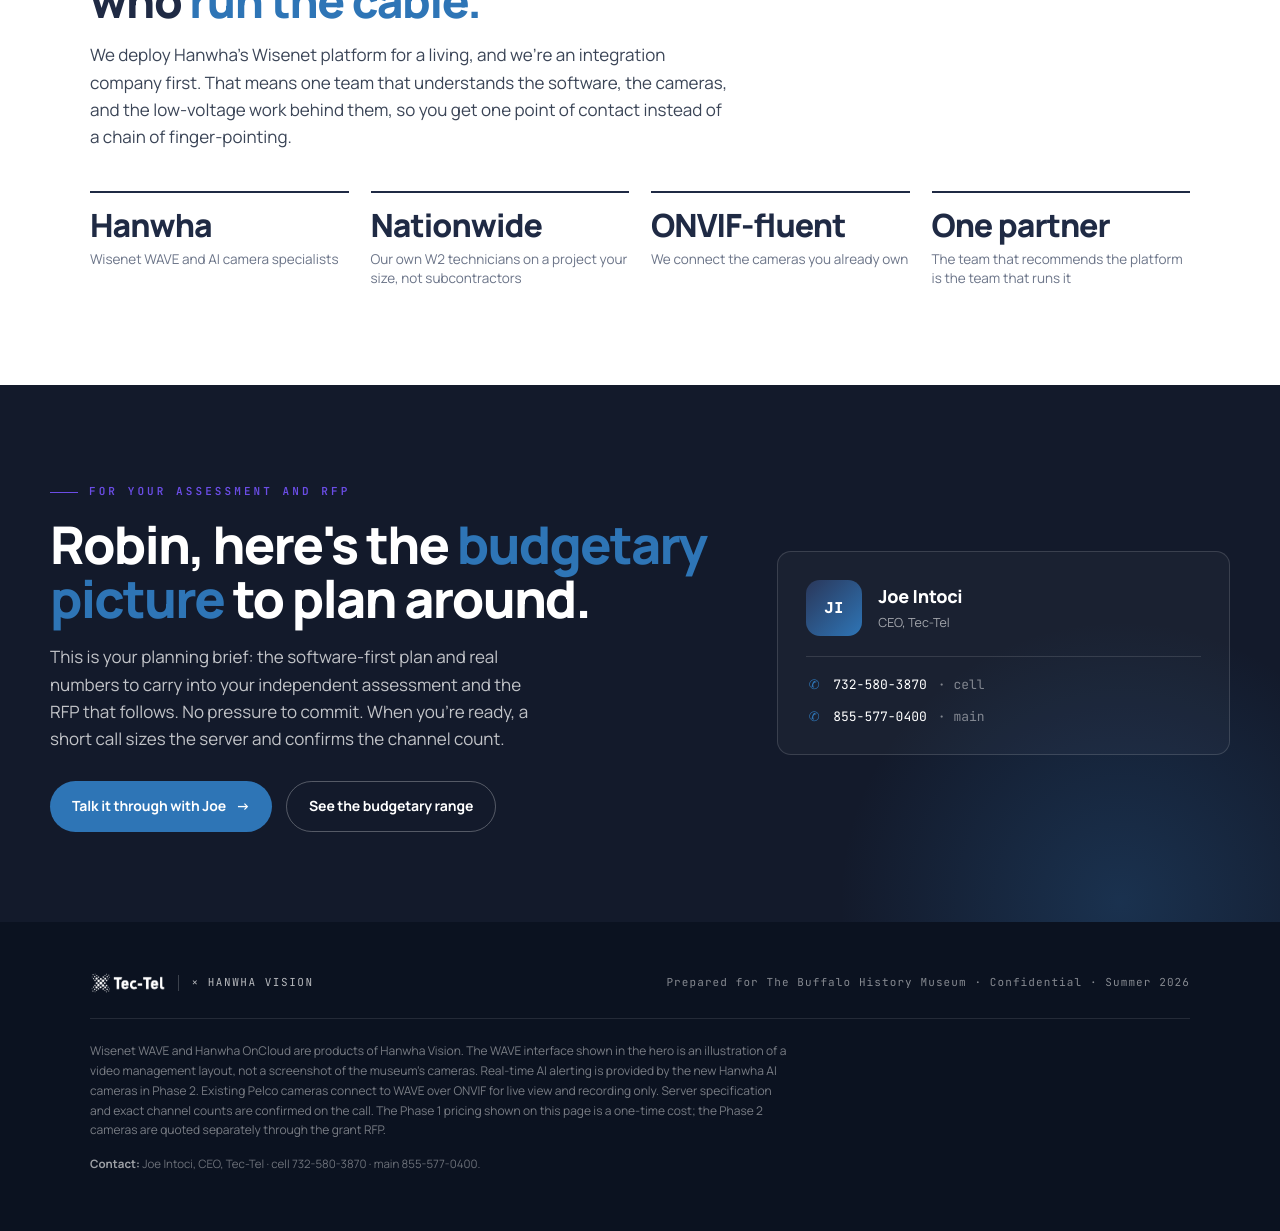
==== commit 3ddb7350: "Revise: assessment/RFP framing, budgetary pricing, AI-cloud teaser, embedded WAVE demo - Fresh Claud" ====
--- a/index.html
+++ b/index.html
@@ -72,7 +72,7 @@
     <div class="waveui" aria-label="Illustration of the Wisenet WAVE video management interface">
       <div class="waveui__bar">
         <span class="waveui__brand">Wisenet <span>WAVE</span></span>
-        <span class="waveui__meta">60 CH · ONVIF · LOCAL SERVER</span>
+        <span class="waveui__meta">6-UP VIEW · 60 CH ONLINE</span>
       </div>
       <div class="waveui__grid">
         <div class="tile tile--g1"><span class="tile__rec"></span><span class="tile__lbl">GALLERY · EAST</span></div>
@@ -84,7 +84,7 @@
       </div>
       <div class="waveui__foot">
         <span><span class="ok">● 60 cameras online</span></span>
-        <span>Existing cameras <span class="via">via ONVIF</span></span>
+        <span>Local server <span class="via">via ONVIF</span></span>
       </div>
     </div>
   </div>
@@ -102,7 +102,15 @@
 <!-- ==================== EXPLAINER SLOT ==================== -->
 <section class="explainer" id="explainer">
   <div class="wrap">
-    <section id="explainer-slot" aria-label="software walkthrough"><iframe class="explainer__frame" src="explainer.html" title="How the Wisenet WAVE platform works, in about 90 seconds" loading="lazy"></iframe></section>
+    <section id="explainer-slot" aria-label="software walkthrough">
+      <iframe class="explainer__frame" src="explainer.html" title="How the Wisenet WAVE platform works, in about 30 seconds" loading="lazy"></iframe>
+      <div class="wave-demo">
+        <p class="wave-demo__eyebrow">See it running</p>
+        <h3 class="wave-demo__h">The actual WAVE software, in action</h3>
+        <div class="wave-demo__video"><iframe src="https://www.youtube-nocookie.com/embed/lDNbbXWSxdc?rel=0&modestbranding=1" title="Wisenet WAVE VMS demo" loading="lazy" allow="fullscreen"></iframe></div>
+        <p class="wave-demo__cap">Hanwha's official Wisenet WAVE walkthrough. On our next call we can run your exact cameras through it live.</p>
+      </div>
+    </section>
   </div>
 </section>
 
@@ -141,9 +149,14 @@
 
     <div class="intg-stats">
       <div class="intg-stat"><b>Perpetual</b><span>Buy the license once. You own it outright.</span></div>
-      <div class="intg-stat"><b>$0 / year</b><span>No annual software fees to defend each budget cycle.</span></div>
-      <div class="intg-stat"><b>Per channel</b><span>One license per camera. Scale by the camera, not a tier.</span></div>
-      <div class="intg-stat"><b>Outside the grant</b><span>Software decided this summer, on its own budget.</span></div>
+      <div class="intg-stat"><b>$0 / year</b><span>No recurring fees. No subscription to renew.</span></div>
+      <div class="intg-stat"><b>Museum budget</b><span>WAVE is a one-time buy on your own budget.</span></div>
+      <div class="intg-stat"><b>Grant, later</b><span>The camera replacement comes under the grant.</span></div>
+    </div>
+
+    <div class="continuity-note">
+      <div class="lbl">Two budgets, no subscription</div>
+      <p>The WAVE software is a one-time purchase on the museum's own budget, a perpetual license with <b>no recurring fees.</b> The camera replacement is a separate purchase later, under the grant. That separation is the whole point: two budgets, no subscription, and the platform decision never gets handed to a lowest-bid camera procurement.</p>
     </div>
   </div>
 </section>
@@ -200,6 +213,14 @@
     <div class="p2-honest">
       <b>Straight about what runs when.</b> The real-time AI alerts come from the new Hanwha AI cameras in Phase 2. Your existing Pelco cameras connect to WAVE for live view and recording, which is what gets you off VideoXpert now. They keep running for continuity, but the AI overlay needs the new cameras.
     </div>
+
+    <div class="cloud-callout">
+      <div class="cloud-callout__ic" aria-hidden="true">◈</div>
+      <div>
+        <div class="cloud-callout__t">Want some AI sooner?</div>
+        <p>There's a cloud option that runs on the cameras you already have and adds real-time AI now, on a subscription. It's a separate path from the perpetual WAVE license below. If that's of interest, we'll walk you through it on the call.</p>
+      </div>
+    </div>
   </div>
 </section>
 
@@ -253,82 +274,91 @@
   <div class="wrap">
     <p class="eyebrow">Phase 1 · software · this summer</p>
     <h2 class="h2">The numbers, <em>on this page.</em></h2>
-    <p class="lede">This is the whole one-time Phase 1 cost to move off Pelco VideoXpert onto Wisenet WAVE, running on the cameras you already have. A perpetual license, no annual fees. The fall cameras are quoted separately through the grant RFP.</p>
+    <p class="lede">This is a budgetary picture for the one-time Phase 1 cost to move off Pelco VideoXpert onto Wisenet WAVE, running on the cameras you already have. A perpetual license, no recurring fees. It's here so you have real numbers to bring to your assessment and RFP. The fall cameras are a separate purchase under the grant.</p>
+
+    <div class="budg-flag">Budgetary. Firms up after your assessment.</div>
 
     <div class="ptable">
       <div class="ptable__row">
         <div class="ptable__item">
           <div class="ptable__name">Wisenet WAVE on-site server</div>
-          <div class="ptable__desc">A small local server that records and manages every camera.</div>
-        </div>
-        <div class="ptable__amt">$ —</div>
+          <div class="ptable__desc">Sized for your 60 cameras at 4 to 6 week retention (about 80TB). Records and manages every camera.</div>
+        </div>
+        <div class="ptable__amt">Included</div>
       </div>
       <div class="ptable__row">
         <div class="ptable__item">
-          <div class="ptable__name">WAVE recording licenses <span class="ptable__tag">Channel count TBC</span></div>
+          <div class="ptable__name">WAVE perpetual recording licenses <span class="ptable__tag">Per channel</span></div>
           <div class="ptable__desc">One perpetual license per camera channel. No annual fees, ever.</div>
         </div>
-        <div class="ptable__amt">$ —</div>
+        <div class="ptable__amt">Per channel</div>
       </div>
       <div class="ptable__row">
         <div class="ptable__item">
           <div class="ptable__name">ONVIF onboarding of the existing Pelco cameras</div>
           <div class="ptable__desc">Connecting the cameras you already own to WAVE over ONVIF.</div>
         </div>
-        <div class="ptable__amt">$ —</div>
+        <div class="ptable__amt">Included</div>
       </div>
       <div class="ptable__row">
         <div class="ptable__item">
-          <div class="ptable__name">Cutover and configuration</div>
+          <div class="ptable__name">Cutover and configuration off VideoXpert</div>
           <div class="ptable__desc">Moving off VideoXpert with no coverage gap, plus per-zone rules.</div>
         </div>
-        <div class="ptable__amt">$ —</div>
+        <div class="ptable__amt">Included</div>
       </div>
       <div class="ptable__row">
         <div class="ptable__item">
-          <div class="ptable__name">First-year support and health monitoring <span class="ptable__tag ptable__tag--opt">Optional</span></div>
+          <div class="ptable__name">First-year support and health monitoring</div>
           <div class="ptable__desc">Remote monitoring and support for the first year.</div>
         </div>
-        <div class="ptable__amt">$ —</div>
+        <div class="ptable__amt">Included</div>
       </div>
       <div class="ptable__row ptable__row--total">
         <div class="ptable__item">
-          <div class="ptable__name">Phase 1 total · one-time</div>
-          <div class="ptable__desc">Software, onboarding, cutover, and optional first-year support.</div>
-        </div>
-        <div class="ptable__amt">$ —</div>
-      </div>
-    </div>
-    <p class="ptable__note">Amounts are placeholders until our engineer confirms your exact channel count and server spec. Phase 2, the grant-funded Hanwha AI cameras, is quoted separately through the competitive RFP.</p>
-  </div>
-</section>
-
-<!-- ==================== CLOUD + WHY TEC-TEL (merged) ==================== -->
+          <div class="ptable__name">Budgetary Phase 1 total · one-time</div>
+          <div class="ptable__desc">Server, licenses, onboarding, cutover, and first-year support.</div>
+        </div>
+        <div class="ptable__amt">~$26K–$31K</div>
+      </div>
+    </div>
+    <p class="ptable__note">This is a budgetary range, not a firm quote. It firms up after your independent assessment confirms the exact channel count and server spec. Phase 2, the grant-funded Hanwha AI cameras, is a separate purchase quoted through the competitive RFP.</p>
+
+    <div class="assume">
+      <div class="assume__head">Assumptions &amp; exclusions</div>
+      <div class="assume__cols">
+        <div>
+          <div class="assume__lbl assume__lbl--in">Assumes</div>
+          <ul>
+            <li>Your 60 existing cameras (about 15 outdoor, 45 indoor) onboarded to WAVE.</li>
+            <li>4 to 6 week video retention, matching what you keep today. This sizes the server to about 80TB.</li>
+            <li>Existing Pelco cameras are ONVIF-compatible and the current cabling and network are adequate.</li>
+          </ul>
+        </div>
+        <div>
+          <div class="assume__lbl assume__lbl--ex">Excludes</div>
+          <ul>
+            <li>PTZ control hardware. You confirmed all fixed dome cameras, so none is expected; added only if any PTZ turn up at the survey.</li>
+            <li>New cabling and network upgrades beyond what's in place.</li>
+            <li>Camera replacements and any access-control hardware.</li>
+          </ul>
+        </div>
+      </div>
+    </div>
+  </div>
+</section>
+
+<!-- ==================== WHY TEC-TEL ==================== -->
 <section class="section" id="more">
   <div class="wrap">
-    <div class="own">
-      <div class="own-card own-card--alt">
-        <span class="own-card__flag">If you'd rather not run a server</span>
-        <div class="own-card__name">Hanwha OnCloud</div>
-        <div class="own-card__sub">The cloud path, and the honest trade.</div>
-        <ul>
-          <li><span class="mk">◆</span><span>No on-site recording server to maintain.</span></li>
-          <li><span class="mk">◆</span><span>Connects your existing cameras through a small CloudGateway.</span></li>
-          <li><span class="mk">◆</span><span>Management, updates, and storage handled in the cloud.</span></li>
-          <li><span class="mk">◆</span><span>It's a <b>recurring subscription</b>, not a one-time buy. That's the real difference from WAVE, and why WAVE fits a grant better.</span></li>
-        </ul>
-      </div>
-      <div class="own-card own-card--lead">
-        <span class="own-card__flag">Why Tec-Tel</span>
-        <div class="own-card__name">Hanwha specialists who run the cable</div>
-        <div class="own-card__sub">One team, software to cameras to cabling.</div>
-        <ul>
-          <li><span class="mk">✓</span><span>We deploy Hanwha's Wisenet platform for a living.</span></li>
-          <li><span class="mk">✓</span><span>Nationwide. For a project your size, we send our own W2 technicians, not subcontractors.</span></li>
-          <li><span class="mk">✓</span><span>The people who recommend the platform are the ones who stand it up and keep it running.</span></li>
-          <li><span class="mk">✓</span><span>One point of contact. One number to call when something needs a hand.</span></li>
-        </ul>
-      </div>
+    <p class="eyebrow eyebrow--ink">Why Tec-Tel</p>
+    <h2 class="h2">Hanwha specialists who <em>run the cable.</em></h2>
+    <p class="lede">We deploy Hanwha's Wisenet platform for a living, and we're an integration company first. That means one team that understands the software, the cameras, and the low-voltage work behind them, so you get one point of contact instead of a chain of finger-pointing.</p>
+    <div class="intg-stats">
+      <div class="intg-stat"><b>Hanwha</b><span>Wisenet WAVE and AI camera specialists</span></div>
+      <div class="intg-stat"><b>Nationwide</b><span>Our own W2 technicians on a project your size, not subcontractors</span></div>
+      <div class="intg-stat"><b>ONVIF-fluent</b><span>We connect the cameras you already own</span></div>
+      <div class="intg-stat"><b>One partner</b><span>The team that recommends the platform is the team that runs it</span></div>
     </div>
   </div>
 </section>
@@ -338,12 +368,12 @@
   <div class="cta__glow"></div>
   <div class="wrap cta__inner">
     <div>
-      <p class="eyebrow eyebrow--violet">Let's lock in the software this summer</p>
-      <h2>Robin, one call to <em>map the cutover.</em></h2>
-      <p class="cta__sub">Thirty minutes to size the server, confirm your channel count, and set the date you come off VideoXpert. The Phase 1 numbers are already on this page.</p>
+      <p class="eyebrow eyebrow--violet">For your assessment and RFP</p>
+      <h2>Robin, here's the <em>budgetary picture</em> to plan around.</h2>
+      <p class="cta__sub">This is your planning brief: the software-first plan and real numbers to carry into your independent assessment and the RFP that follows. No pressure to commit. When you're ready, a short call sizes the server and confirms the channel count.</p>
       <div class="cta__ctas">
-        <a class="btn btn--primary" href="tel:+17325803870">Call Joe Intoci <span class="arrow">→</span></a>
-        <a class="btn btn--ghost-d" href="#plan">Re-read the plan</a>
+        <a class="btn btn--primary" href="tel:+17325803870">Talk it through with Joe <span class="arrow">→</span></a>
+        <a class="btn btn--ghost-d" href="#pricing">See the budgetary range</a>
       </div>
     </div>
     <div class="contact-card">
--- a/buffalo-hanwha.css
+++ b/buffalo-hanwha.css
@@ -405,6 +405,20 @@
   font-size: 14.5px; line-height: 1.6; color: var(--ink-2);
 }
 .p2-honest b { color: var(--navy); }
+.cloud-callout {
+  margin-top: 20px; display: grid; grid-template-columns: 44px 1fr; gap: 16px; align-items: start;
+  padding: 22px 26px; border-radius: var(--r); background: var(--violet-50);
+  border: 1px solid var(--violet-100);
+}
+.cloud-callout__ic {
+  width: 44px; height: 44px; border-radius: 12px; display: grid; place-items: center;
+  background: #fff; color: var(--violet); font-size: 20px; border: 1px solid var(--violet-100);
+}
+.cloud-callout__t { font-size: 16px; font-weight: 800; color: var(--navy); letter-spacing: -0.01em; margin-bottom: 5px; }
+.cloud-callout p { font-size: 14px; line-height: 1.55; color: var(--ink-2); margin: 0; }
+@media (max-width: 600px) {
+  .cloud-callout { grid-template-columns: 1fr; }
+}
 
 /* ====================================================================
    CLOUD OPTION
@@ -554,7 +568,36 @@
 @media (max-width: 600px) {
   .ptable__row { grid-template-columns: 1fr; gap: 10px; }
   .ptable__amt { justify-self: start; }
-}
+  .assume__cols { grid-template-columns: 1fr; }
+  .assume__cols > div:first-child { border-right: 0; border-bottom: 1px solid var(--rule-2); }
+}
+.budg-flag {
+  display: inline-flex; align-items: center; gap: 9px; margin-top: 40px; margin-bottom: 14px;
+  font-family: "JetBrains Mono", monospace; font-size: 11px; letter-spacing: 0.16em;
+  text-transform: uppercase; font-weight: 700; color: var(--amber);
+  background: #FBF4E6; border: 1px solid #EAD9AE; padding: 8px 14px; border-radius: 999px;
+}
+.budg-flag::before { content: ""; width: 7px; height: 7px; border-radius: 50%; background: var(--amber); }
+.assume { margin-top: 26px; border: 1px solid var(--rule); border-radius: var(--r); background: var(--paper); overflow: hidden; }
+.assume__head {
+  padding: 16px 26px; border-bottom: 1px solid var(--rule); background: var(--tint);
+  font-family: "JetBrains Mono", monospace; font-size: 11px; letter-spacing: 0.16em;
+  text-transform: uppercase; font-weight: 700; color: var(--ink-3);
+}
+.assume__cols { display: grid; grid-template-columns: 1fr 1fr; gap: 0; }
+.assume__cols > div { padding: 24px 26px; }
+.assume__cols > div:first-child { border-right: 1px solid var(--rule-2); }
+.assume__lbl {
+  font-family: "JetBrains Mono", monospace; font-size: 10px; letter-spacing: 0.16em;
+  text-transform: uppercase; font-weight: 700; margin-bottom: 14px;
+}
+.assume__lbl--in { color: var(--green-ok); }
+.assume__lbl--ex { color: var(--ink-3); }
+.assume ul { list-style: none; margin: 0; padding: 0; display: grid; gap: 12px; }
+.assume li { position: relative; padding-left: 20px; font-size: 14px; line-height: 1.5; color: var(--ink-2); }
+.assume li::before { content: ""; position: absolute; left: 0; top: 8px; width: 7px; height: 7px; border-radius: 2px; }
+.assume__lbl--in ~ ul li::before { background: var(--green-ok); }
+.assume__lbl--ex ~ ul li::before { background: var(--ink-4); }
 .reveal { opacity: 0; transform: translateY(16px); transition: opacity .6s ease, transform .6s ease; }
 .reveal.in { opacity: 1; transform: none; }
 
@@ -589,7 +632,13 @@
   .tile__rec, .feed__rec { animation: none; }
 }
 
-/* ==================== EXPLAINER EMBED (added by Tec-Tel) ==================== */
+/* ===== EXPLAINER + WAVE DEMO EMBED (added by Tec-Tel) ===== */
 #explainer-slot { padding: 0; border: 0; background: none; }
-.explainer__frame { width: 100%; aspect-ratio: 16 / 10; border: 0; border-radius: 18px; display: block; box-shadow: var(--shadow-card); background: #07100d; }
-@media (max-width: 760px){ .explainer__frame { aspect-ratio: 4 / 5; } }
+.explainer__frame { width: 100%; aspect-ratio: 16/10; border: 0; border-radius: 18px; display: block; box-shadow: var(--shadow-card); background: #07100d; }
+.wave-demo { margin-top: 34px; text-align: center; }
+.wave-demo__eyebrow { font-family: "JetBrains Mono", monospace; font-size: 12px; letter-spacing: .16em; text-transform: uppercase; color: var(--blue); margin: 0 0 6px; }
+.wave-demo__h { font-size: clamp(20px,2.6vw,28px); font-weight: 800; color: var(--navy); letter-spacing: -.02em; margin: 0 0 18px; }
+.wave-demo__video { position: relative; width: 100%; aspect-ratio: 16/9; border-radius: 16px; overflow: hidden; box-shadow: var(--shadow-card); background: #000; }
+.wave-demo__video iframe { position: absolute; inset: 0; width: 100%; height: 100%; border: 0; }
+.wave-demo__cap { font-size: 13px; color: var(--ink-3); margin: 14px 0 0; }
+@media (max-width:760px){ .explainer__frame { aspect-ratio: 4/5; } }
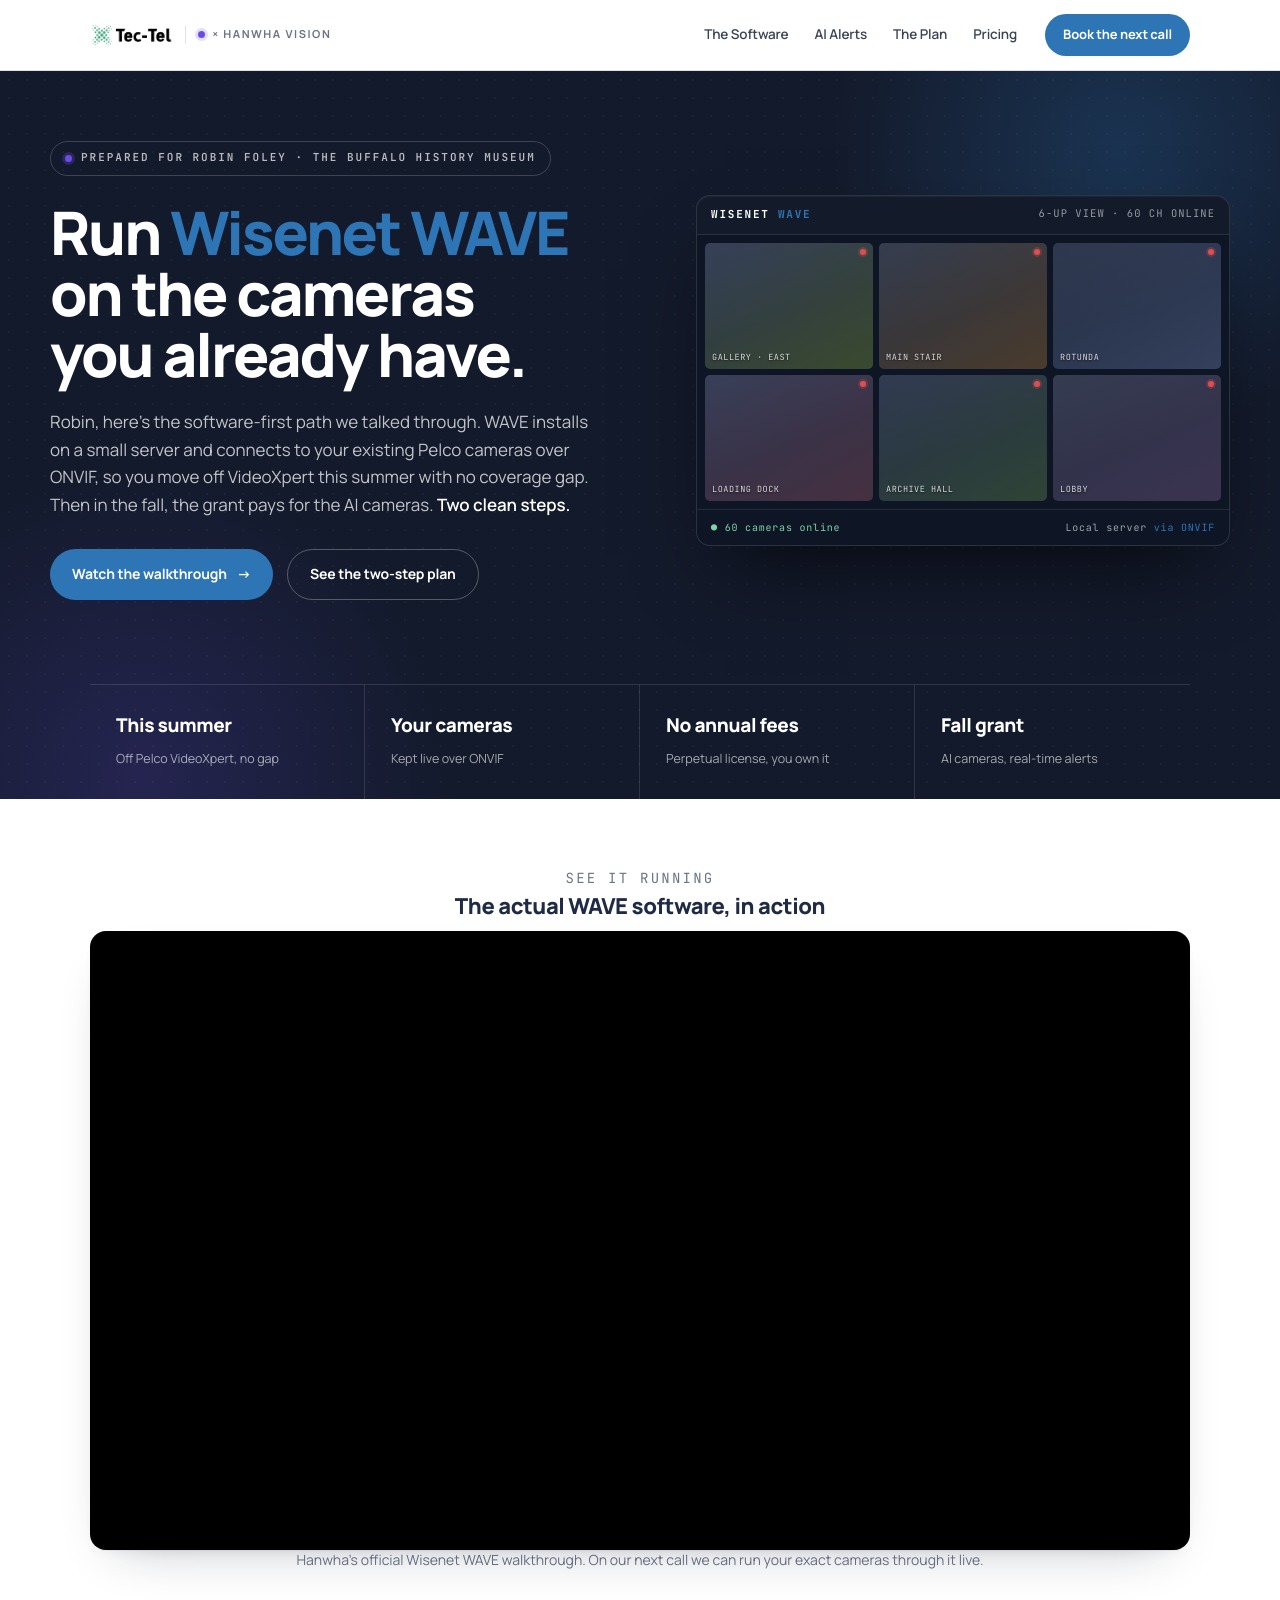
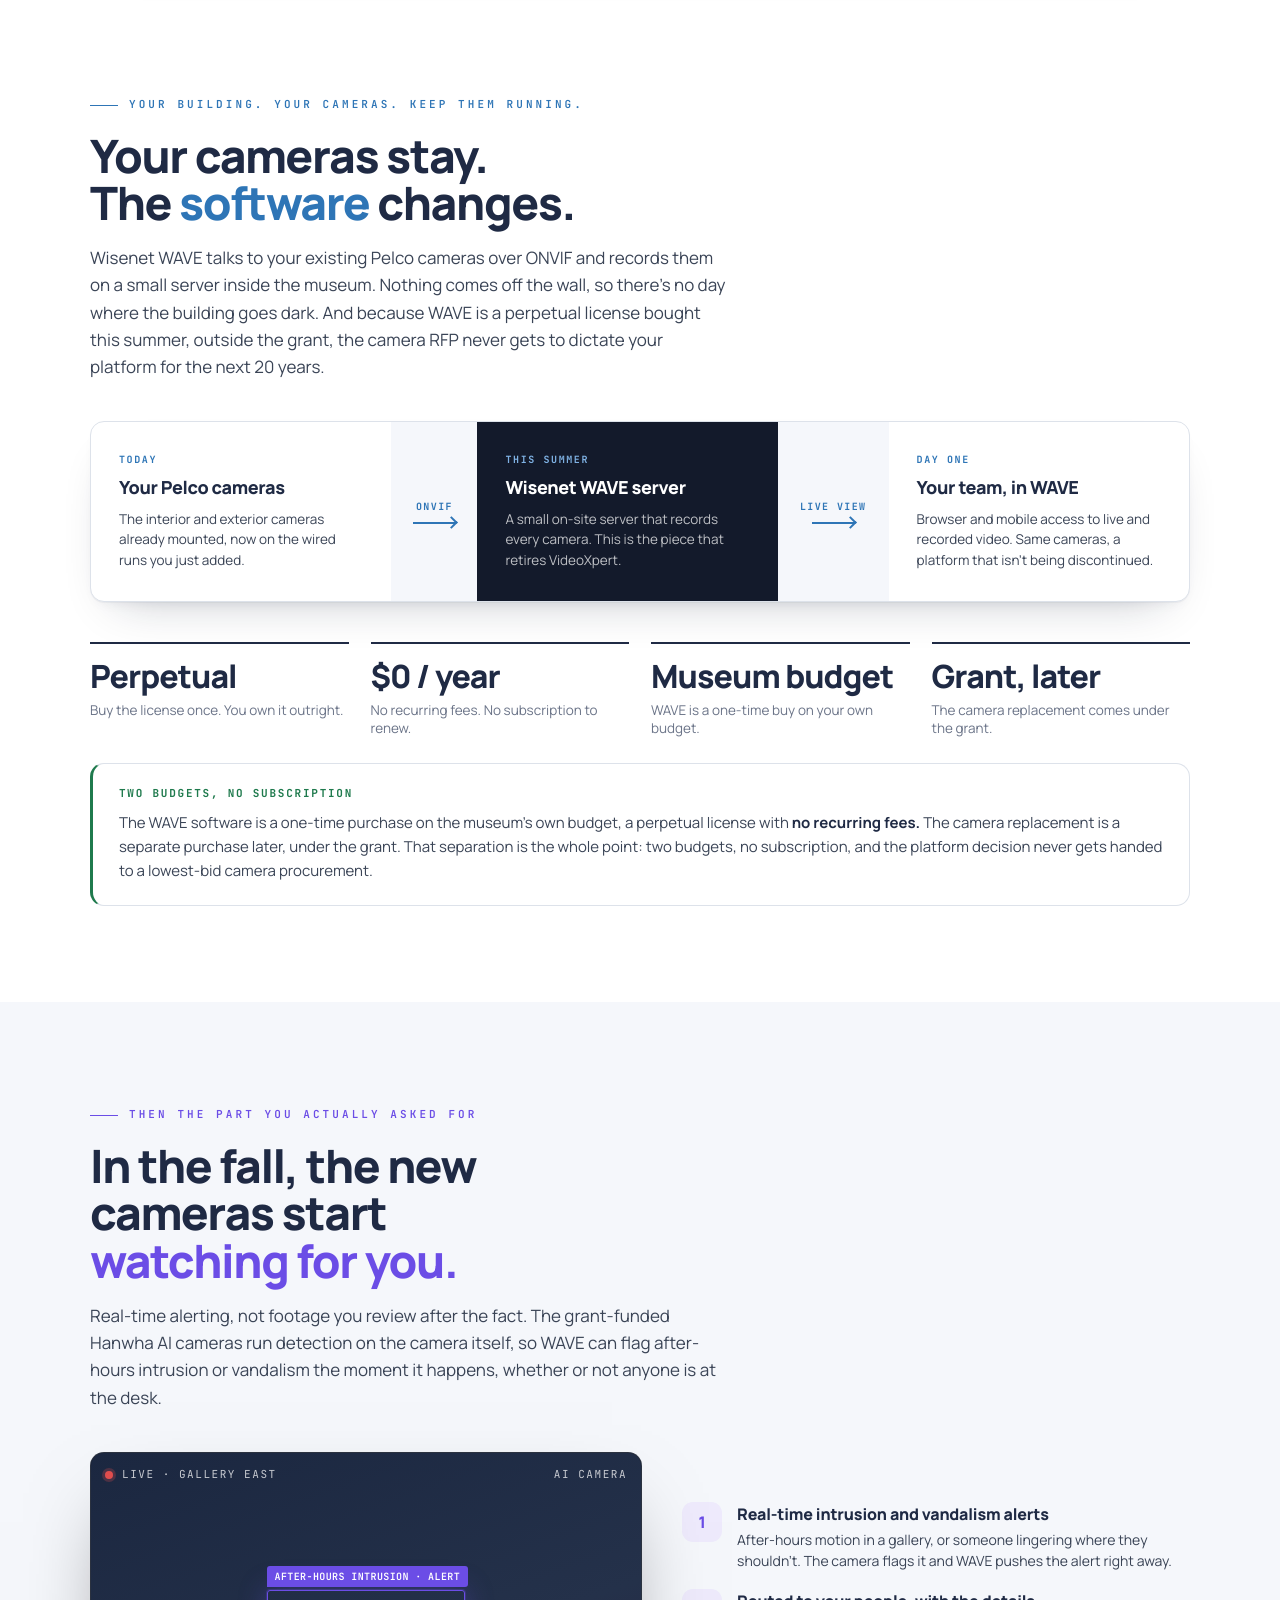
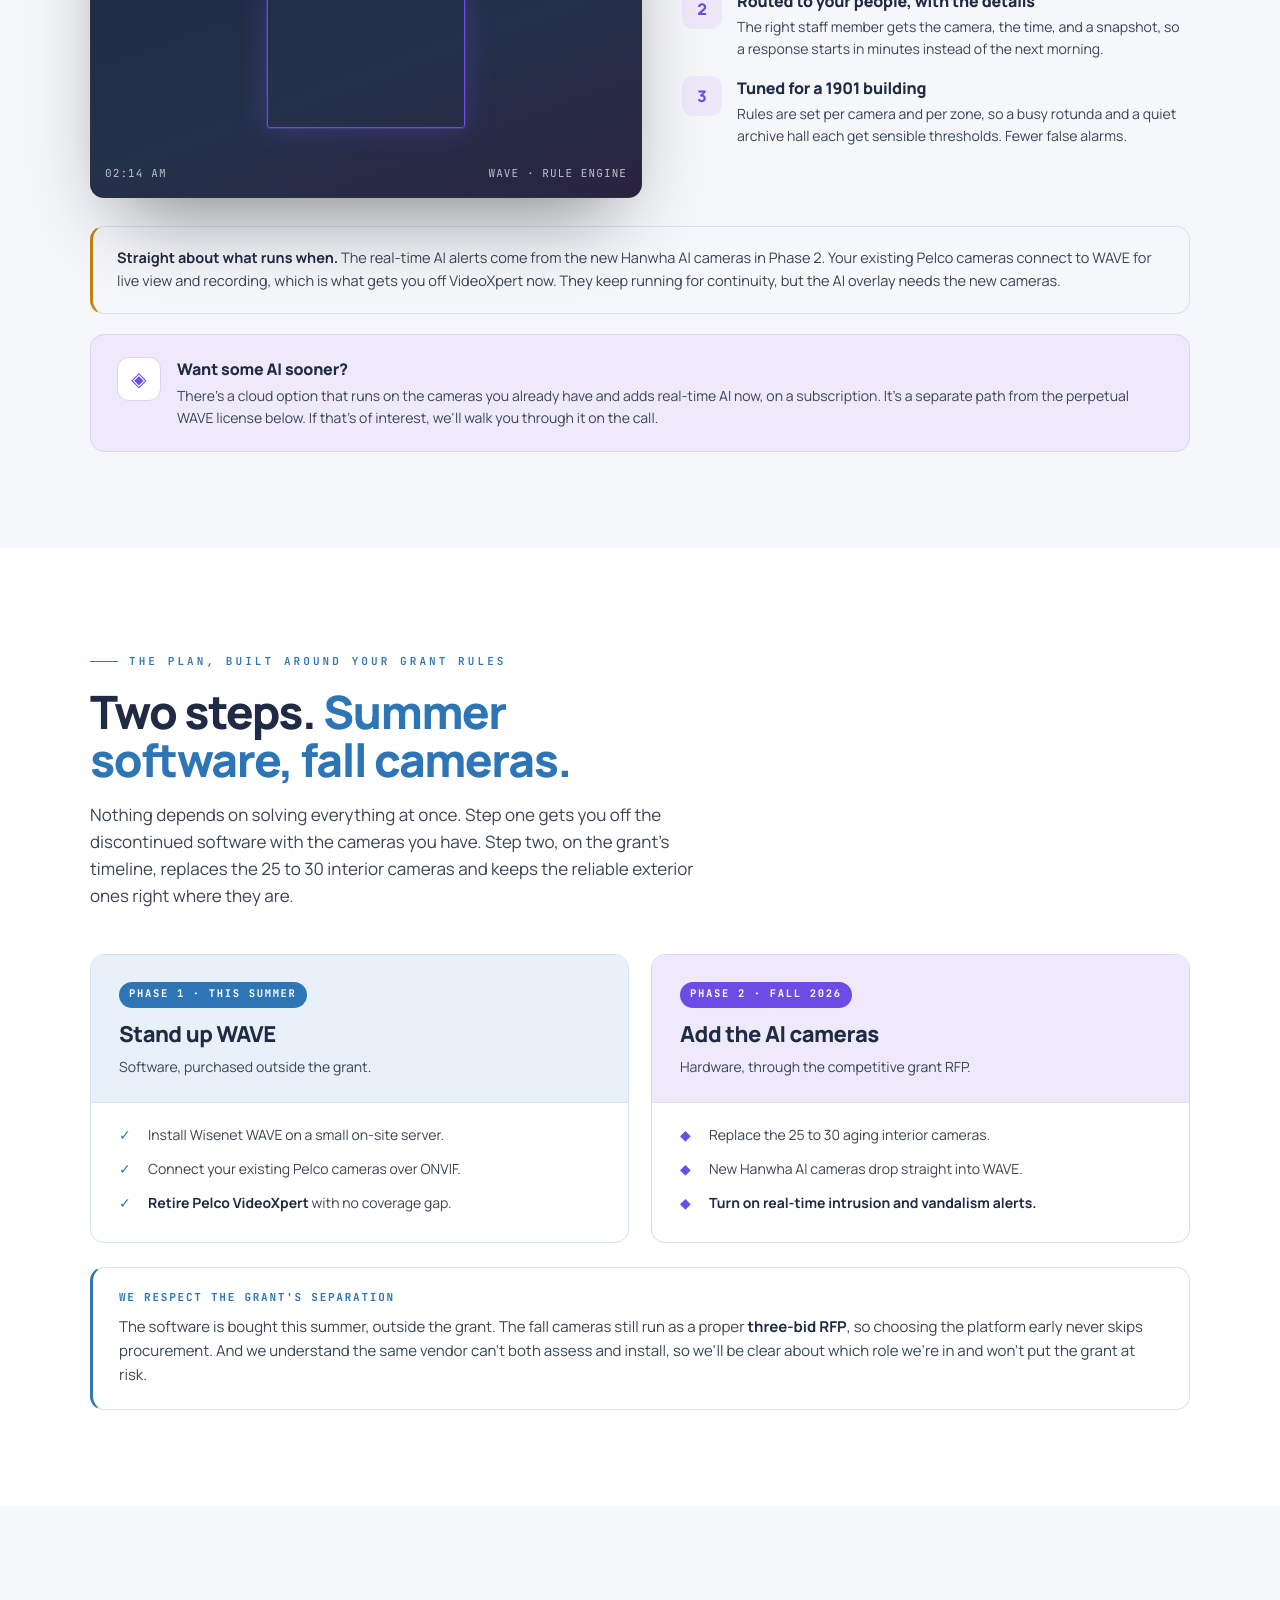
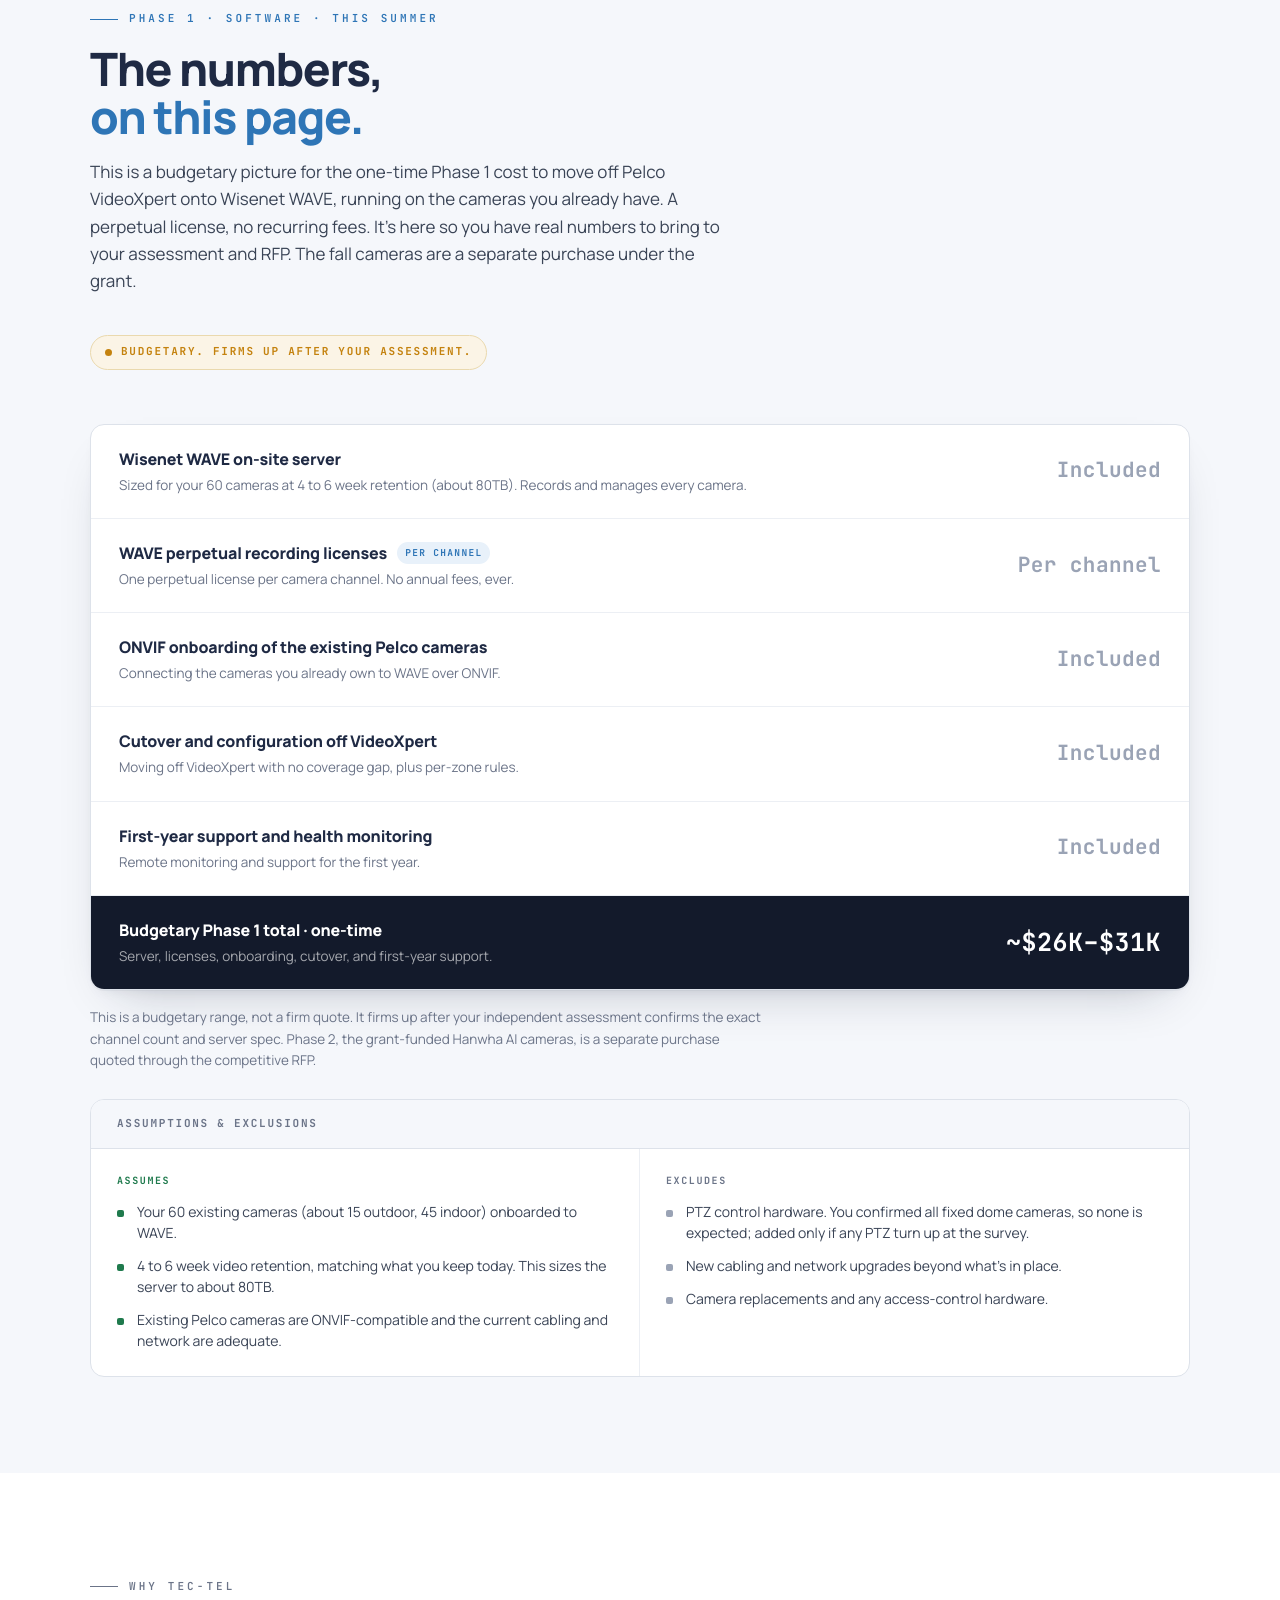
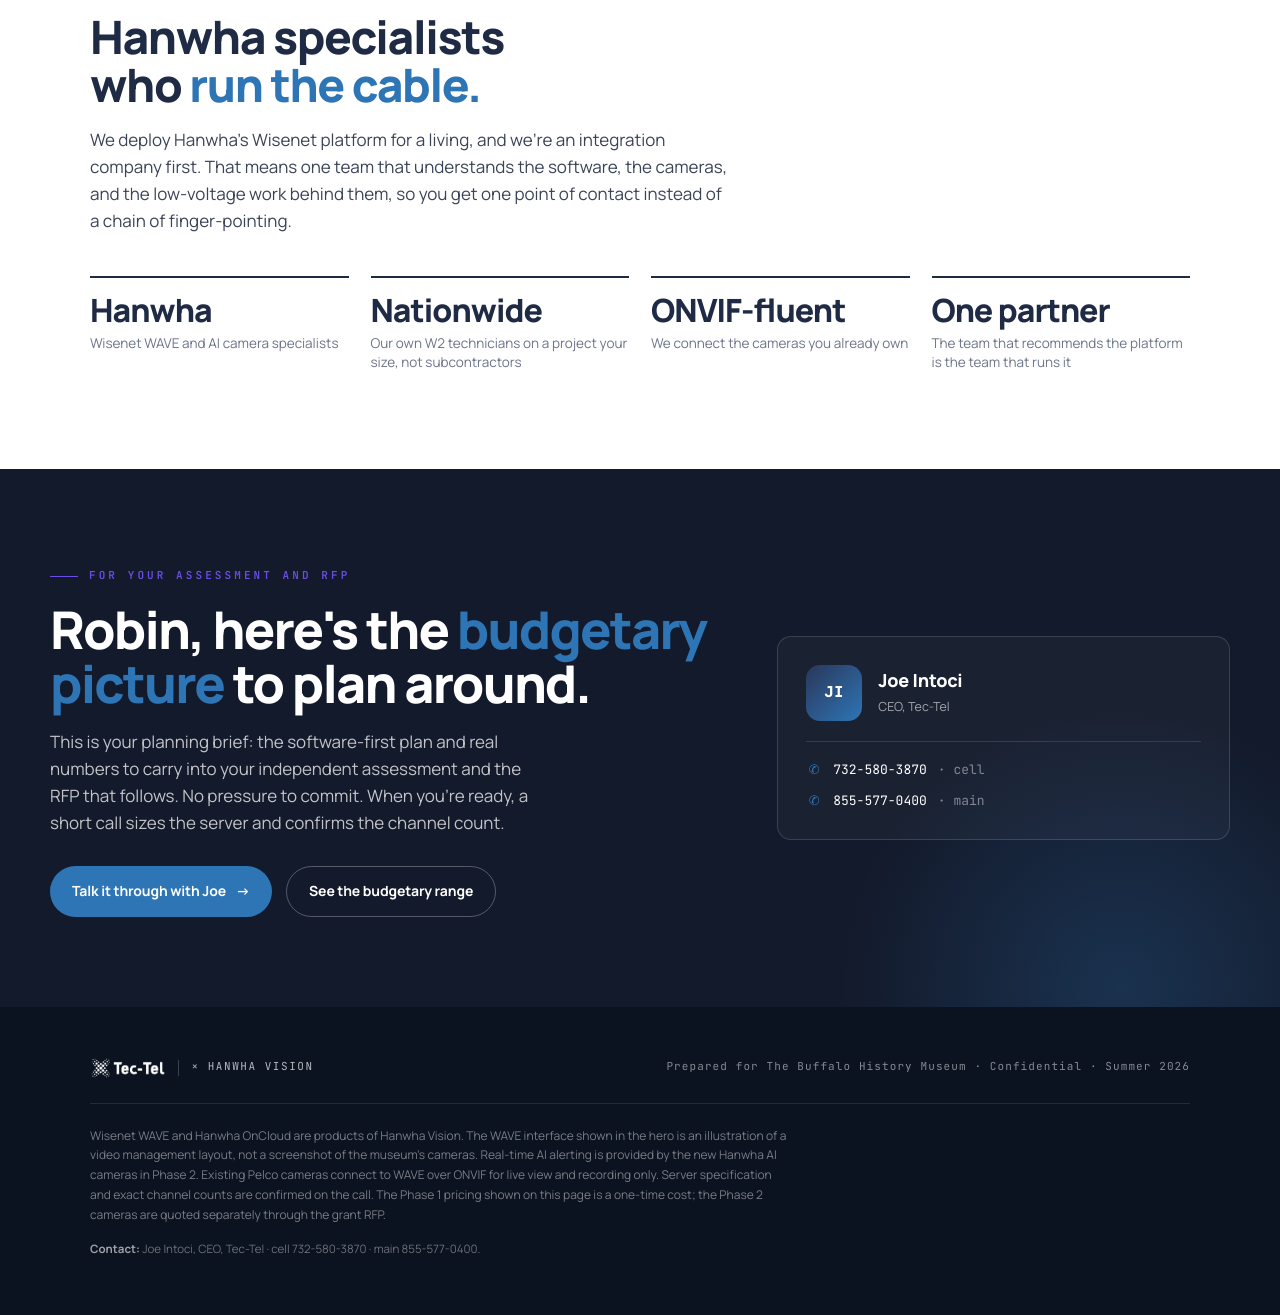
==== commit be973eb4: "Remove animated explainer; keep only the real WAVE demo video" ====
--- a/index.html
+++ b/index.html
@@ -103,8 +103,7 @@
 <section class="explainer" id="explainer">
   <div class="wrap">
     <section id="explainer-slot" aria-label="software walkthrough">
-      <iframe class="explainer__frame" src="explainer.html" title="How the Wisenet WAVE platform works, in about 30 seconds" loading="lazy"></iframe>
-      <div class="wave-demo">
+      <div class="wave-demo wave-demo--solo">
         <p class="wave-demo__eyebrow">See it running</p>
         <h3 class="wave-demo__h">The actual WAVE software, in action</h3>
         <div class="wave-demo__video"><iframe src="https://www.youtube-nocookie.com/embed/lDNbbXWSxdc?rel=0&modestbranding=1" title="Wisenet WAVE VMS demo" loading="lazy" allow="fullscreen"></iframe></div>
--- a/buffalo-hanwha.css
+++ b/buffalo-hanwha.css
@@ -633,7 +633,7 @@
 }
 
 /* ===== EXPLAINER + WAVE DEMO EMBED (added by Tec-Tel) ===== */
-#explainer-slot { padding: 0; border: 0; background: none; }
+#explainer-slot { padding: 0 !important; border: 0 !important; background: none !important; aspect-ratio: auto !important; display: block !important; overflow: visible !important; box-shadow: none !important; border-radius: 0 !important; }
 .explainer__frame { width: 100%; aspect-ratio: 16/10; border: 0; border-radius: 18px; display: block; box-shadow: var(--shadow-card); background: #07100d; }
 .wave-demo { margin-top: 34px; text-align: center; }
 .wave-demo__eyebrow { font-family: "JetBrains Mono", monospace; font-size: 12px; letter-spacing: .16em; text-transform: uppercase; color: var(--blue); margin: 0 0 6px; }
@@ -642,3 +642,5 @@
 .wave-demo__video iframe { position: absolute; inset: 0; width: 100%; height: 100%; border: 0; }
 .wave-demo__cap { font-size: 13px; color: var(--ink-3); margin: 14px 0 0; }
 @media (max-width:760px){ .explainer__frame { aspect-ratio: 4/5; } }
+
+.wave-demo--solo { margin-top: 0 !important; }
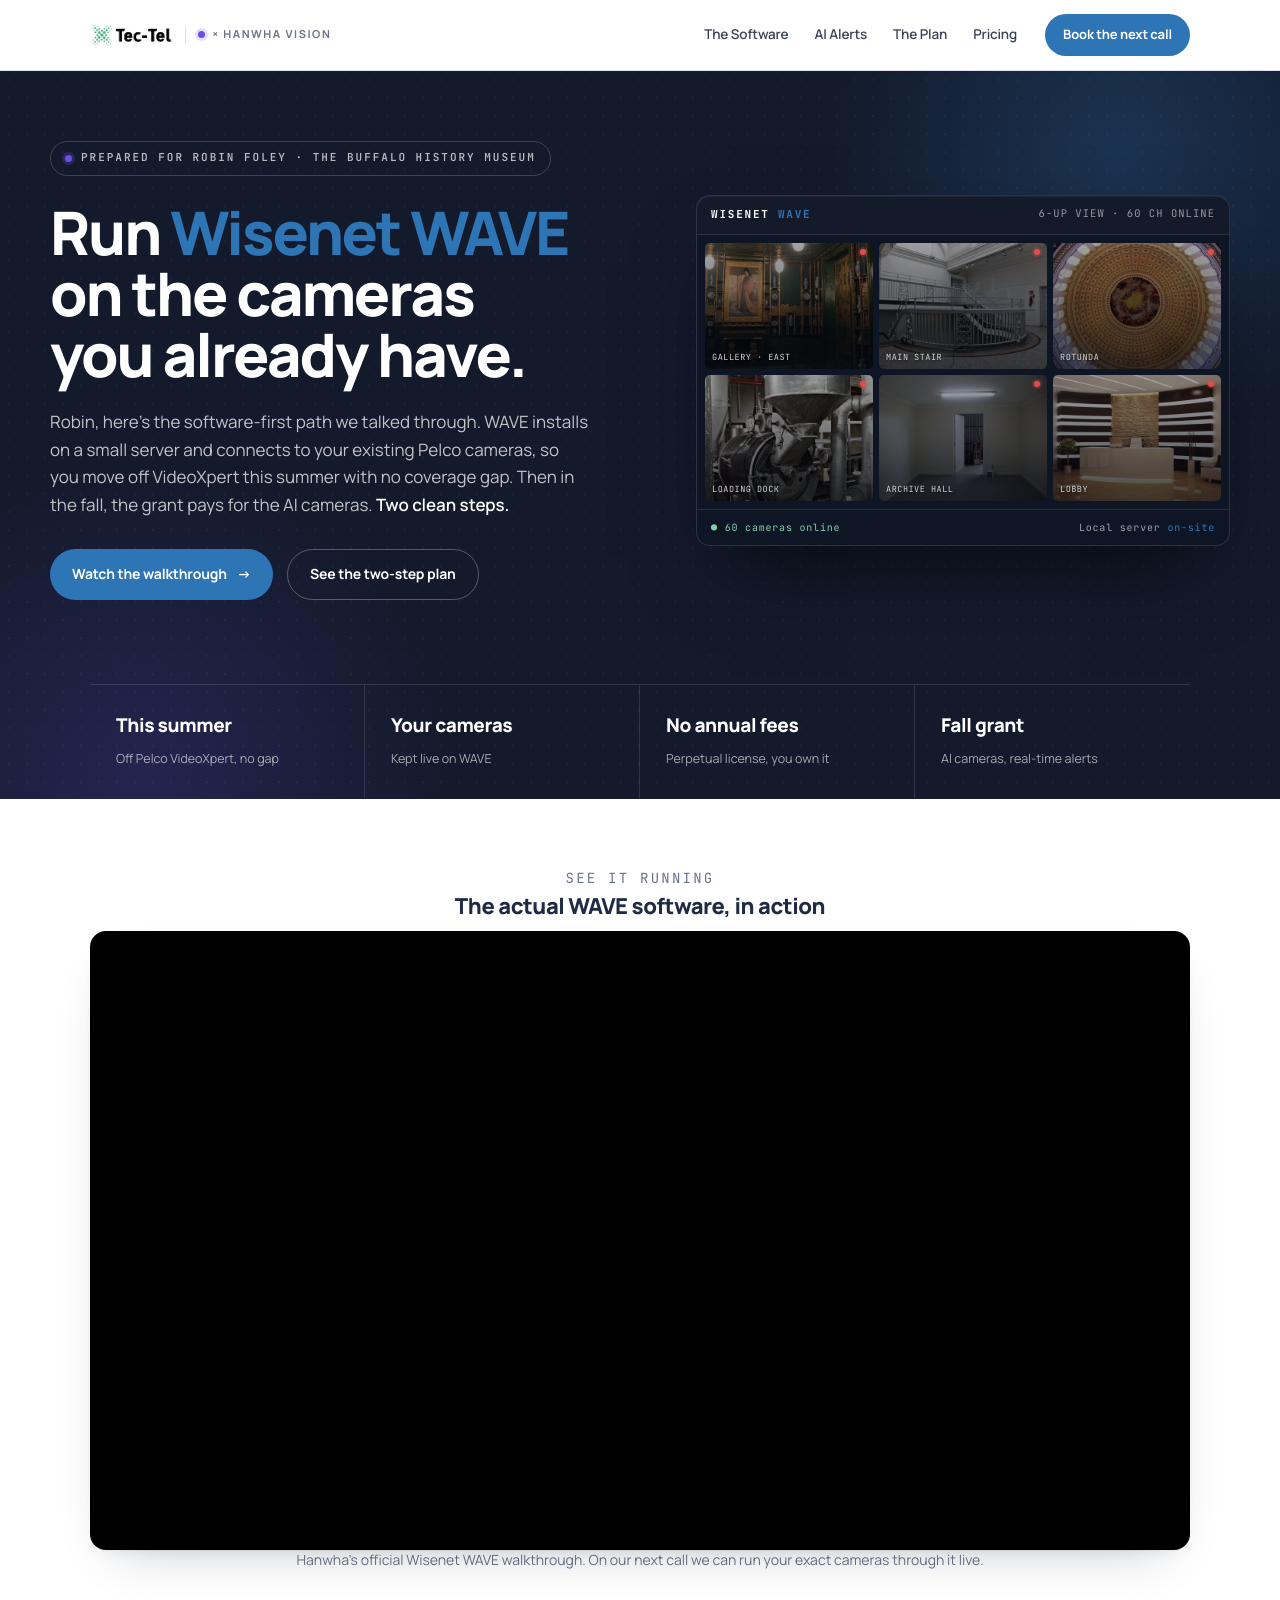
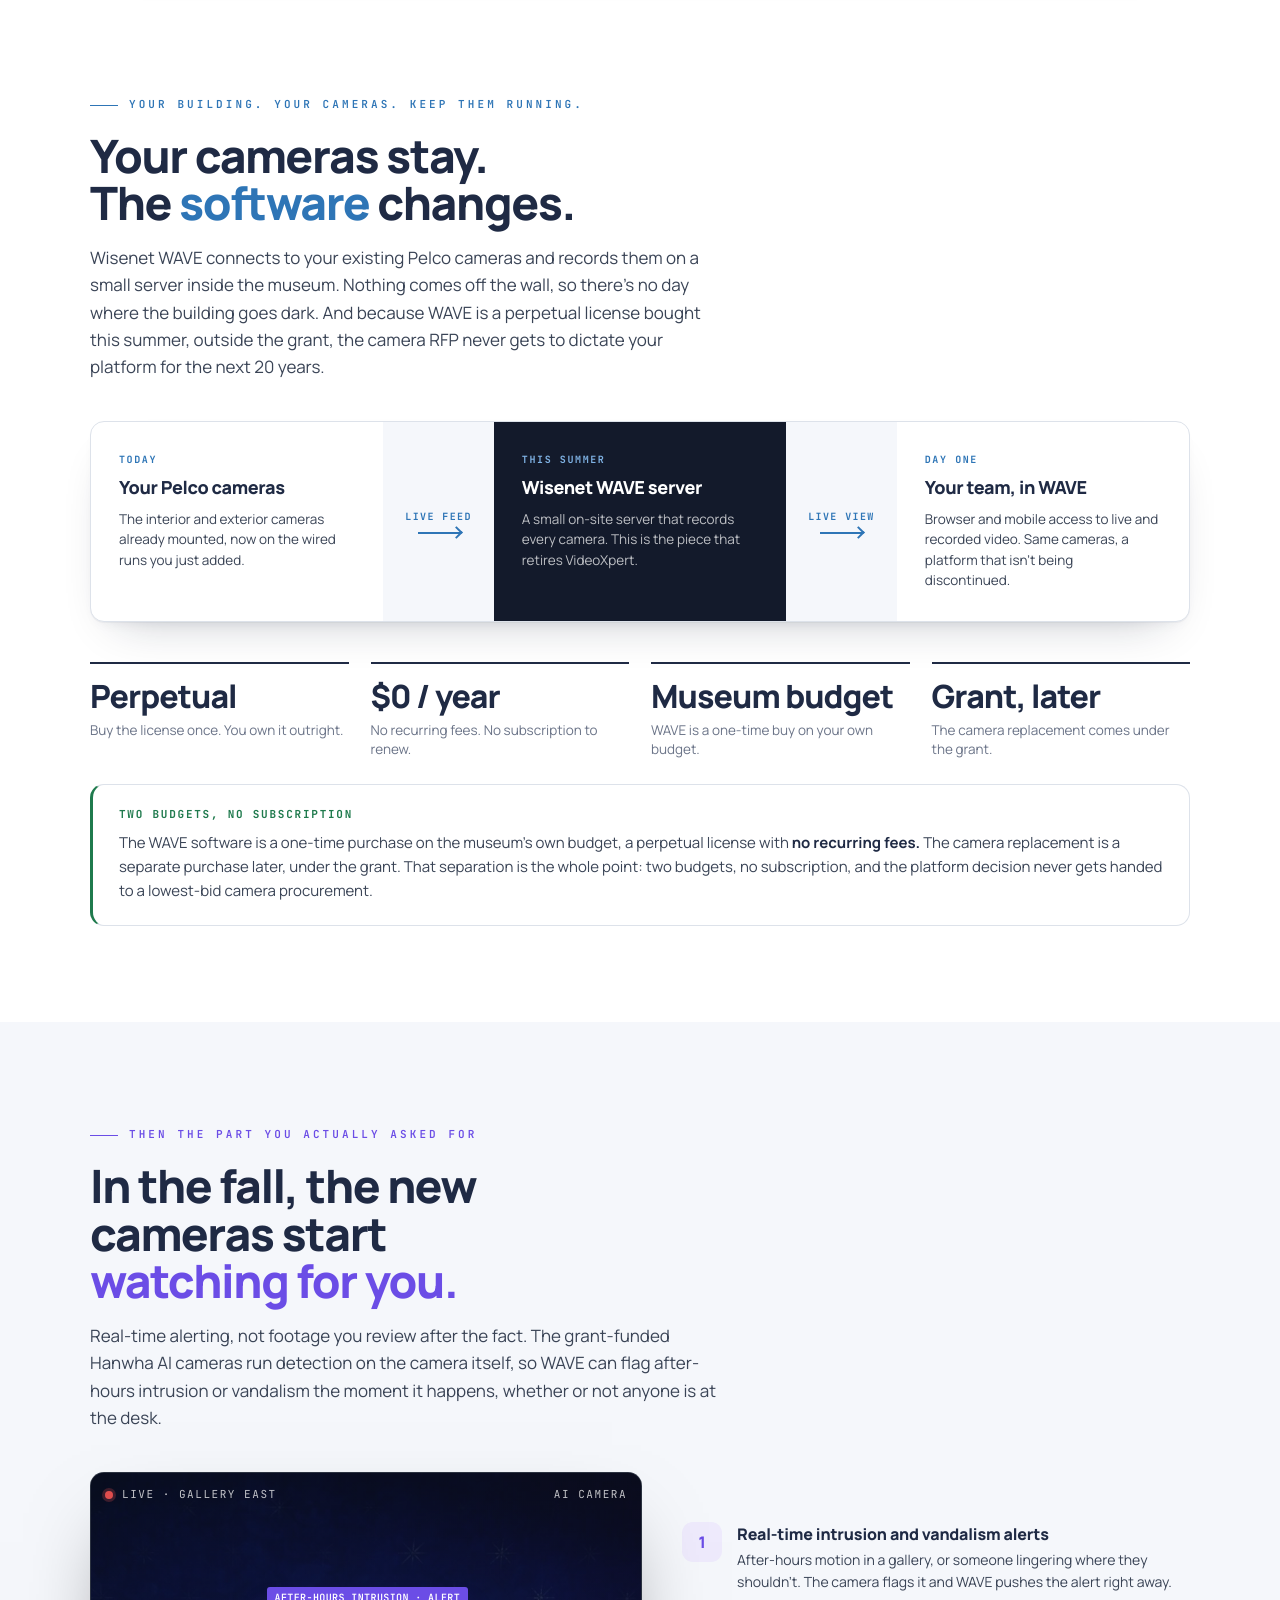
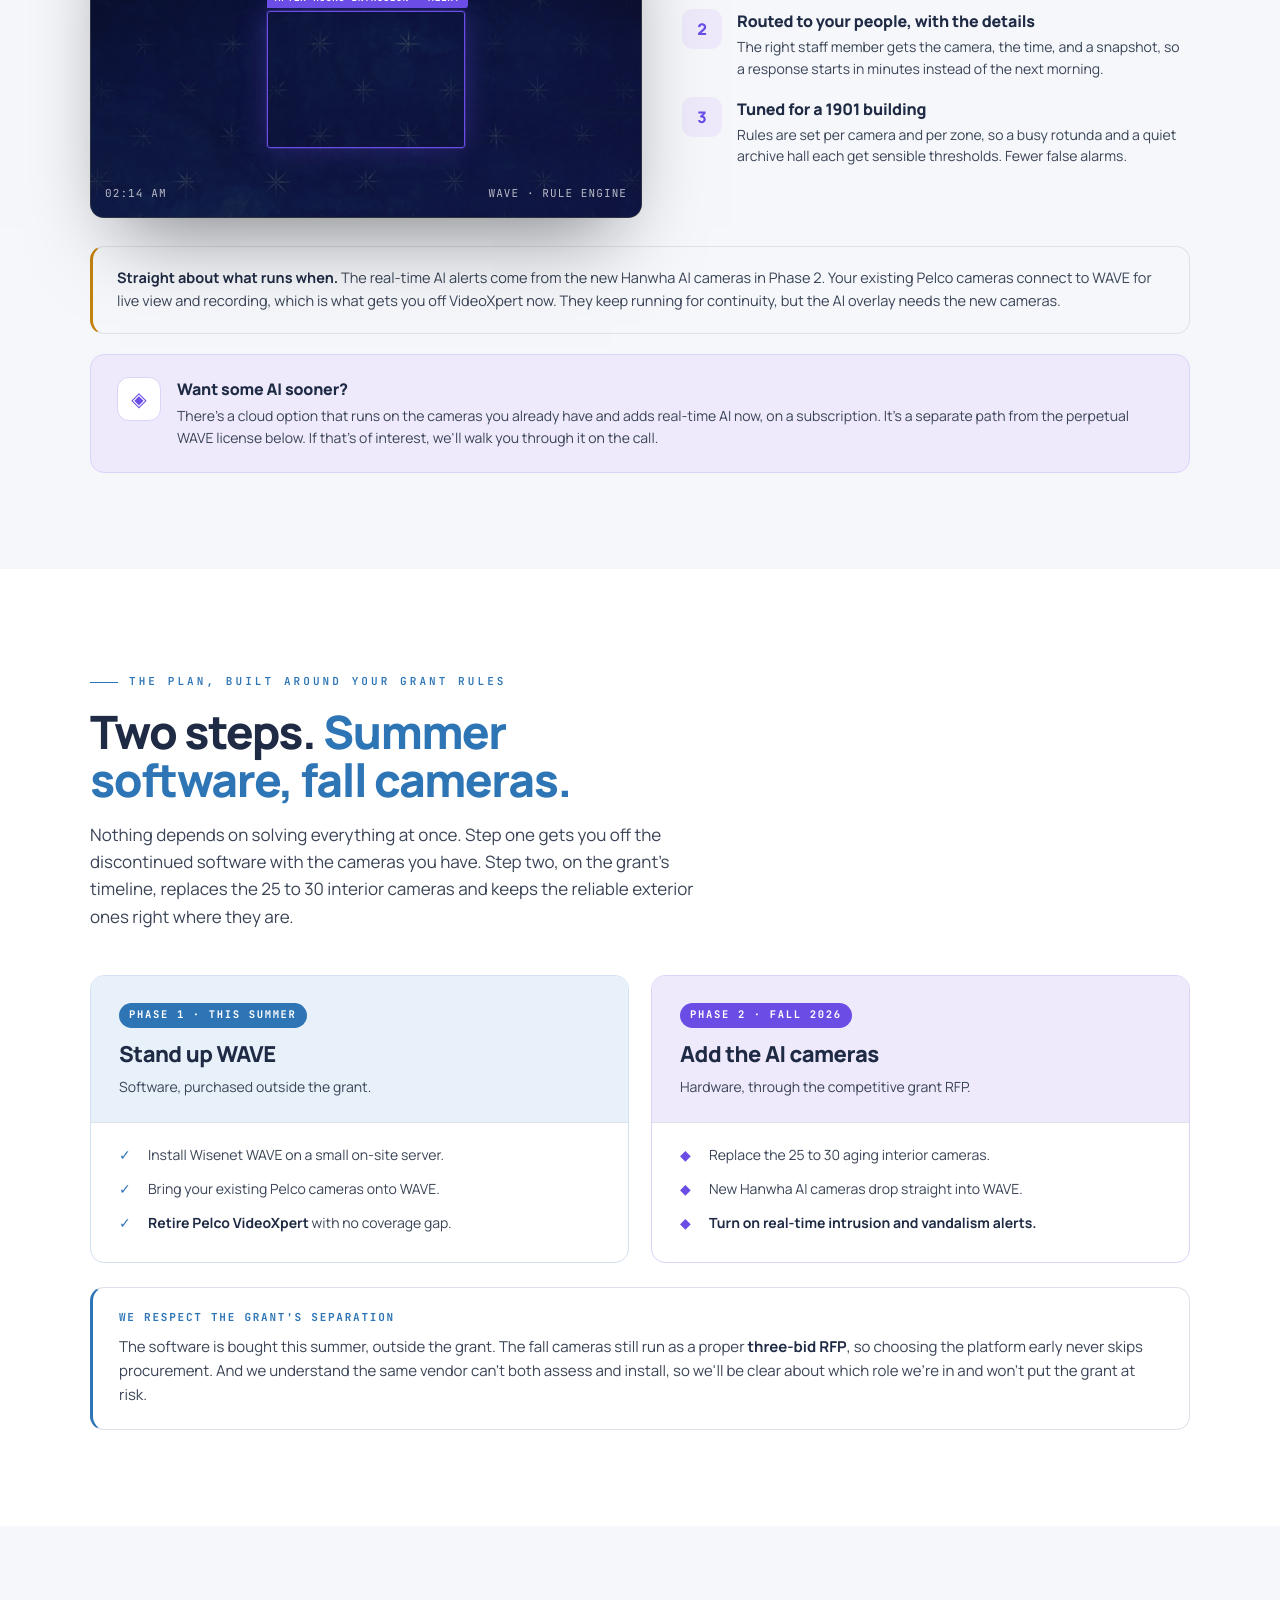
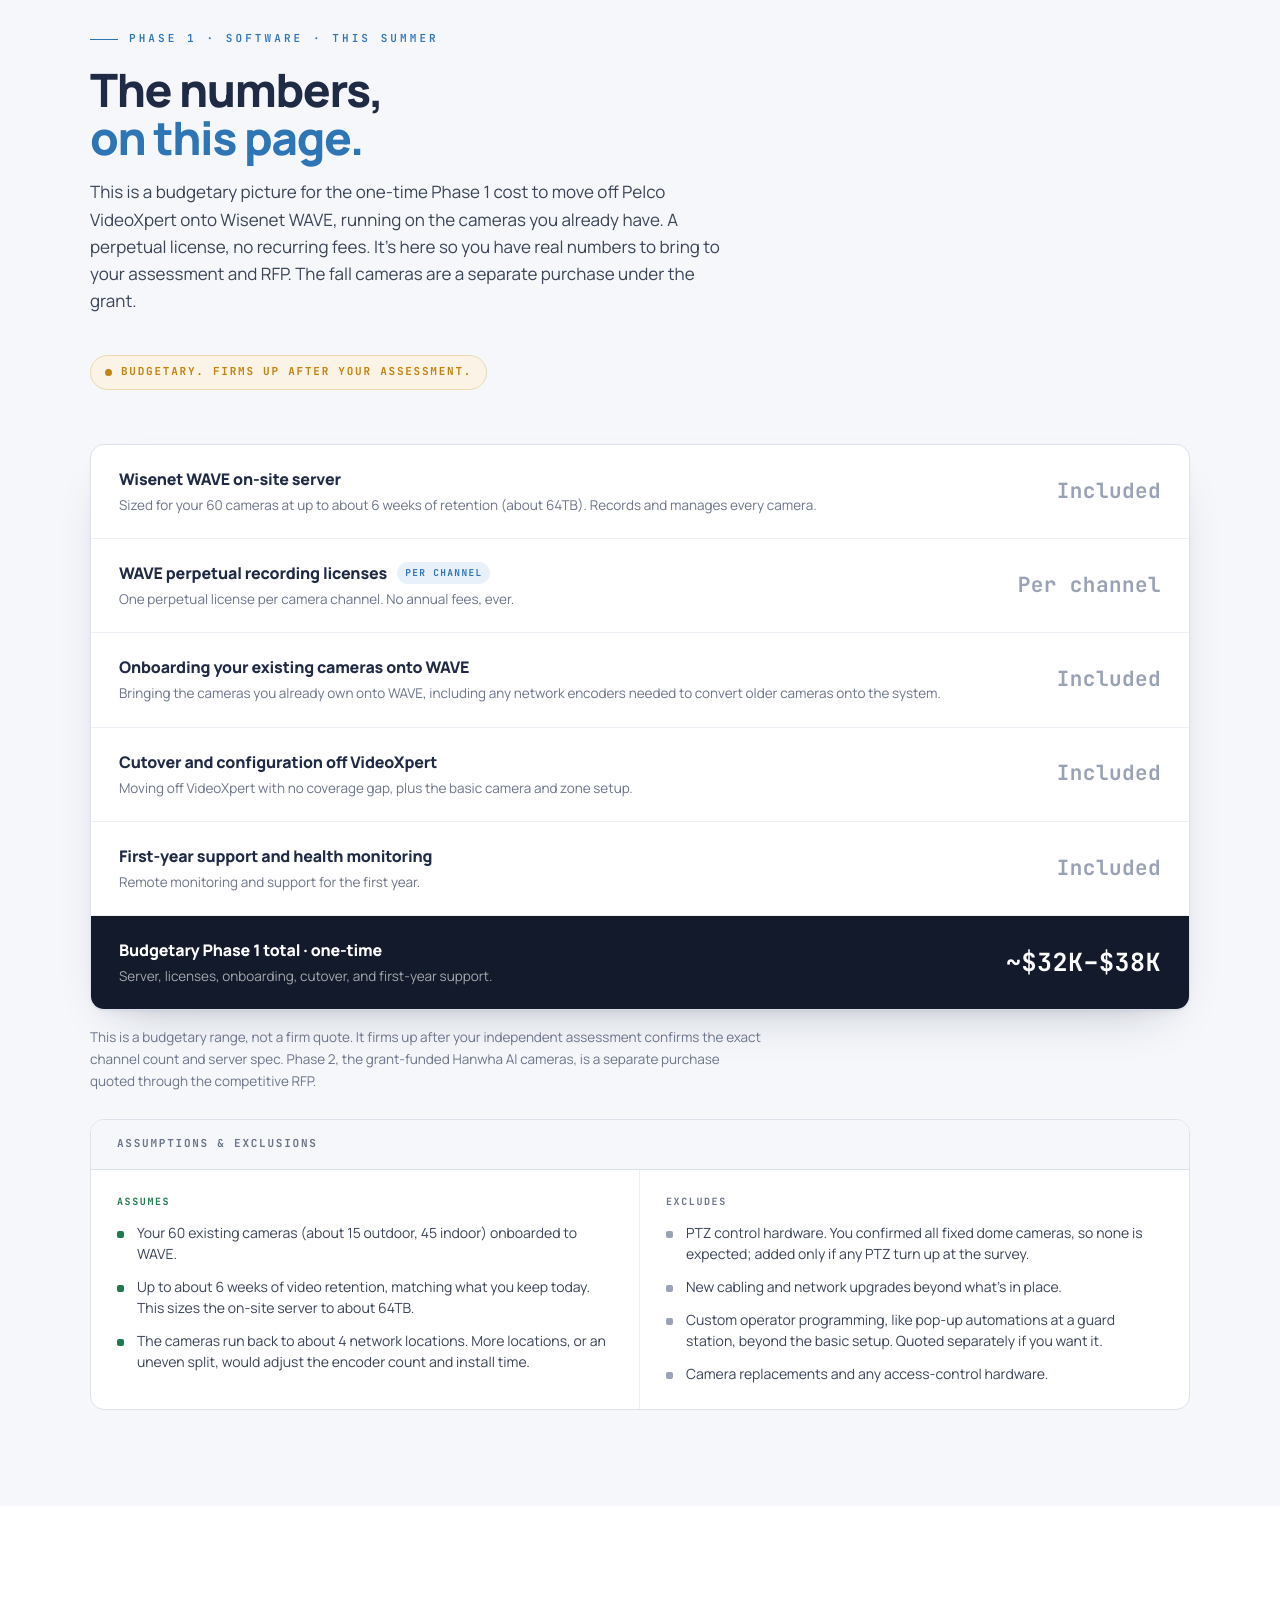
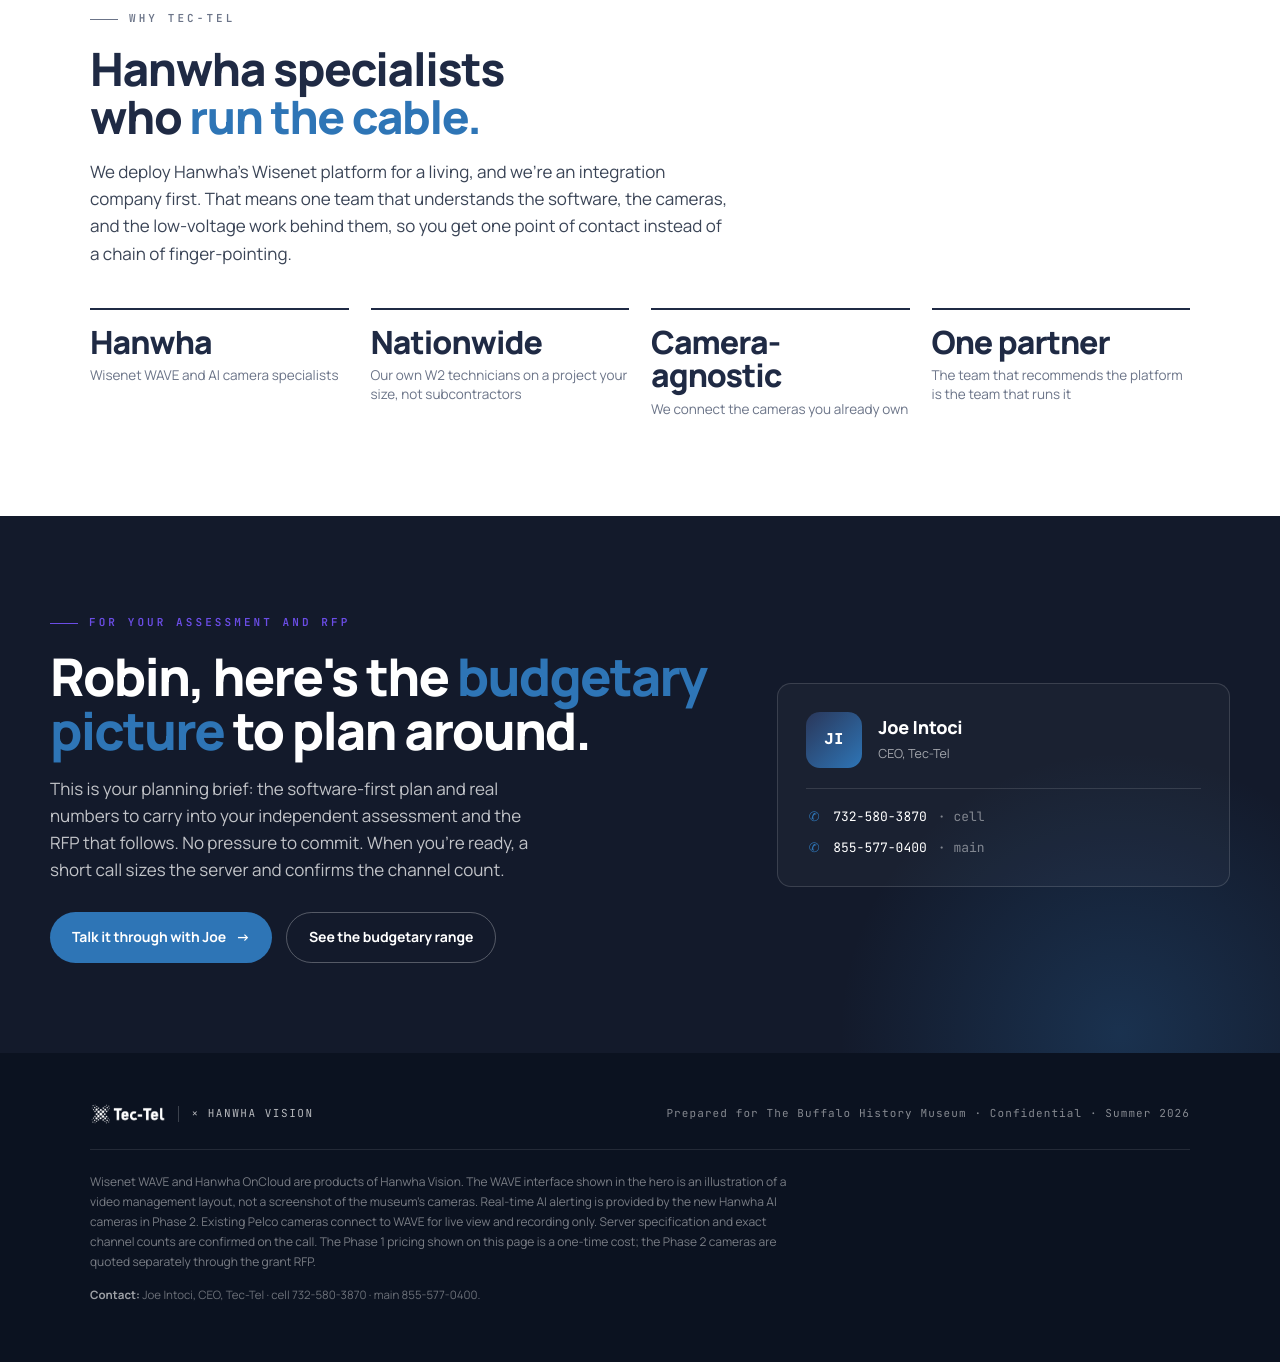
==== commit 0787ba1a: "Update quote per Atique review: 64TB server, add camera encoders, drop ONVIF jargon, add custom-prog" ====
--- a/index.html
+++ b/index.html
@@ -62,7 +62,7 @@
     <div>
       <span class="prepared"><span class="live"></span>Prepared for Robin Foley · The Buffalo History Museum</span>
       <h1>Run <em>Wisenet WAVE</em> on the cameras you already have.</h1>
-      <p class="hero__sub">Robin, here's the software-first path we talked through. WAVE installs on a small server and connects to your existing Pelco cameras over ONVIF, so you move off VideoXpert this summer with no coverage gap. Then in the fall, the grant pays for the AI cameras. <b>Two clean steps.</b></p>
+      <p class="hero__sub">Robin, here's the software-first path we talked through. WAVE installs on a small server and connects to your existing Pelco cameras, so you move off VideoXpert this summer with no coverage gap. Then in the fall, the grant pays for the AI cameras. <b>Two clean steps.</b></p>
       <div class="hero__ctas">
         <a class="btn btn--primary" href="#explainer">Watch the walkthrough <span class="arrow">→</span></a>
         <a class="btn btn--ghost-d" href="#plan">See the two-step plan</a>
@@ -84,7 +84,7 @@
       </div>
       <div class="waveui__foot">
         <span><span class="ok">● 60 cameras online</span></span>
-        <span>Local server <span class="via">via ONVIF</span></span>
+        <span>Local server <span class="via">on-site</span></span>
       </div>
     </div>
   </div>
@@ -92,7 +92,7 @@
   <div class="wrap">
     <div class="chips">
       <div class="chip"><b>This summer</b><span>Off Pelco VideoXpert, no gap</span></div>
-      <div class="chip"><b>Your cameras</b><span>Kept live over ONVIF</span></div>
+      <div class="chip"><b>Your cameras</b><span>Kept live on WAVE</span></div>
       <div class="chip"><b>No annual fees</b><span>Perpetual license, you own it</span></div>
       <div class="chip"><b>Fall grant</b><span>AI cameras, real-time alerts</span></div>
     </div>
@@ -118,7 +118,7 @@
   <div class="wrap">
     <p class="eyebrow">Your building. Your cameras. Keep them running.</p>
     <h2 class="h2">Your cameras stay. The <em>software</em> changes.</h2>
-    <p class="lede">Wisenet WAVE talks to your existing Pelco cameras over ONVIF and records them on a small server inside the museum. Nothing comes off the wall, so there's no day where the building goes dark. And because WAVE is a perpetual license bought this summer, outside the grant, the camera RFP never gets to dictate your platform for the next 20 years.</p>
+    <p class="lede">Wisenet WAVE connects to your existing Pelco cameras and records them on a small server inside the museum. Nothing comes off the wall, so there's no day where the building goes dark. And because WAVE is a perpetual license bought this summer, outside the grant, the camera RFP never gets to dictate your platform for the next 20 years.</p>
 
     <div class="bridge">
       <div class="bridge__node">
@@ -127,7 +127,7 @@
         <span class="bridge__desc">The interior and exterior cameras already mounted, now on the wired runs you just added.</span>
       </div>
       <div class="bridge__link">
-        <span class="bridge__pipe">ONVIF</span>
+        <span class="bridge__pipe">Live feed</span>
         <span class="bridge__arrow"></span>
       </div>
       <div class="bridge__node bridge__node--dark">
@@ -240,7 +240,7 @@
         <div class="plan-col__body">
           <ul>
             <li><span class="mk">✓</span><span>Install Wisenet WAVE on a small on-site server.</span></li>
-            <li><span class="mk">✓</span><span>Connect your existing Pelco cameras over ONVIF.</span></li>
+            <li><span class="mk">✓</span><span>Bring your existing Pelco cameras onto WAVE.</span></li>
             <li><span class="mk">✓</span><span><b>Retire Pelco VideoXpert</b> with no coverage gap.</span></li>
           </ul>
         </div>
@@ -281,7 +281,7 @@
       <div class="ptable__row">
         <div class="ptable__item">
           <div class="ptable__name">Wisenet WAVE on-site server</div>
-          <div class="ptable__desc">Sized for your 60 cameras at 4 to 6 week retention (about 80TB). Records and manages every camera.</div>
+          <div class="ptable__desc">Sized for your 60 cameras at up to about 6 weeks of retention (about 64TB). Records and manages every camera.</div>
         </div>
         <div class="ptable__amt">Included</div>
       </div>
@@ -294,15 +294,15 @@
       </div>
       <div class="ptable__row">
         <div class="ptable__item">
-          <div class="ptable__name">ONVIF onboarding of the existing Pelco cameras</div>
-          <div class="ptable__desc">Connecting the cameras you already own to WAVE over ONVIF.</div>
+          <div class="ptable__name">Onboarding your existing cameras onto WAVE</div>
+          <div class="ptable__desc">Bringing the cameras you already own onto WAVE, including any network encoders needed to convert older cameras onto the system.</div>
         </div>
         <div class="ptable__amt">Included</div>
       </div>
       <div class="ptable__row">
         <div class="ptable__item">
           <div class="ptable__name">Cutover and configuration off VideoXpert</div>
-          <div class="ptable__desc">Moving off VideoXpert with no coverage gap, plus per-zone rules.</div>
+          <div class="ptable__desc">Moving off VideoXpert with no coverage gap, plus the basic camera and zone setup.</div>
         </div>
         <div class="ptable__amt">Included</div>
       </div>
@@ -318,7 +318,7 @@
           <div class="ptable__name">Budgetary Phase 1 total · one-time</div>
           <div class="ptable__desc">Server, licenses, onboarding, cutover, and first-year support.</div>
         </div>
-        <div class="ptable__amt">~$26K–$31K</div>
+        <div class="ptable__amt">~$32K–$38K</div>
       </div>
     </div>
     <p class="ptable__note">This is a budgetary range, not a firm quote. It firms up after your independent assessment confirms the exact channel count and server spec. Phase 2, the grant-funded Hanwha AI cameras, is a separate purchase quoted through the competitive RFP.</p>
@@ -330,8 +330,8 @@
           <div class="assume__lbl assume__lbl--in">Assumes</div>
           <ul>
             <li>Your 60 existing cameras (about 15 outdoor, 45 indoor) onboarded to WAVE.</li>
-            <li>4 to 6 week video retention, matching what you keep today. This sizes the server to about 80TB.</li>
-            <li>Existing Pelco cameras are ONVIF-compatible and the current cabling and network are adequate.</li>
+            <li>Up to about 6 weeks of video retention, matching what you keep today. This sizes the on-site server to about 64TB.</li>
+            <li>The cameras run back to about 4 network locations. More locations, or an uneven split, would adjust the encoder count and install time.</li>
           </ul>
         </div>
         <div>
@@ -339,6 +339,7 @@
           <ul>
             <li>PTZ control hardware. You confirmed all fixed dome cameras, so none is expected; added only if any PTZ turn up at the survey.</li>
             <li>New cabling and network upgrades beyond what's in place.</li>
+            <li>Custom operator programming, like pop-up automations at a guard station, beyond the basic setup. Quoted separately if you want it.</li>
             <li>Camera replacements and any access-control hardware.</li>
           </ul>
         </div>
@@ -356,7 +357,7 @@
     <div class="intg-stats">
       <div class="intg-stat"><b>Hanwha</b><span>Wisenet WAVE and AI camera specialists</span></div>
       <div class="intg-stat"><b>Nationwide</b><span>Our own W2 technicians on a project your size, not subcontractors</span></div>
-      <div class="intg-stat"><b>ONVIF-fluent</b><span>We connect the cameras you already own</span></div>
+      <div class="intg-stat"><b>Camera-agnostic</b><span>We connect the cameras you already own</span></div>
       <div class="intg-stat"><b>One partner</b><span>The team that recommends the platform is the team that runs it</span></div>
     </div>
   </div>
@@ -402,7 +403,7 @@
       </div>
       <div class="footer__meta">Prepared for The Buffalo History Museum · Confidential · Summer 2026</div>
     </div>
-    <p class="footer__disclaimer">Wisenet WAVE and Hanwha OnCloud are products of Hanwha Vision. The WAVE interface shown in the hero is an illustration of a video management layout, not a screenshot of the museum's cameras. Real-time AI alerting is provided by the new Hanwha AI cameras in Phase 2. Existing Pelco cameras connect to WAVE over ONVIF for live view and recording only. Server specification and exact channel counts are confirmed on the call. The Phase 1 pricing shown on this page is a one-time cost; the Phase 2 cameras are quoted separately through the grant RFP.</p>
+    <p class="footer__disclaimer">Wisenet WAVE and Hanwha OnCloud are products of Hanwha Vision. The WAVE interface shown in the hero is an illustration of a video management layout, not a screenshot of the museum's cameras. Real-time AI alerting is provided by the new Hanwha AI cameras in Phase 2. Existing Pelco cameras connect to WAVE for live view and recording only. Server specification and exact channel counts are confirmed on the call. The Phase 1 pricing shown on this page is a one-time cost; the Phase 2 cameras are quoted separately through the grant RFP.</p>
     <p class="footer__sources"><b>Contact:</b> Joe Intoci, CEO, Tec-Tel · cell 732-580-3870 · main 855-577-0400.</p>
   </div>
 </footer>
--- a/buffalo-hanwha.css
+++ b/buffalo-hanwha.css
@@ -218,12 +218,13 @@
   width: 6px; height: 6px; border-radius: 50%; background: var(--danger);
   box-shadow: 0 0 0 2px rgba(224,77,77,.25); animation: blink 1.6s steps(2) infinite;
 }
-.tile--g1 { background: linear-gradient(150deg, #2b3550, #3a4a2e); }
-.tile--g2 { background: linear-gradient(150deg, #2a3346, #4a3b2c); }
-.tile--g3 { background: linear-gradient(150deg, #232d44, #34405c); }
-.tile--g4 { background: linear-gradient(150deg, #2e3550, #453040); }
-.tile--g5 { background: linear-gradient(150deg, #263049, #2f4436); }
-.tile--g6 { background: linear-gradient(150deg, #2a3247, #3b3350); }
+.tile { background-size: cover; background-position: center; }
+.tile--g1 { background-image: linear-gradient(180deg, rgba(8,12,22,.10), rgba(8,12,22,.60)), url("assets/feeds/gallery.jpg"); }
+.tile--g2 { background-image: linear-gradient(180deg, rgba(8,12,22,.10), rgba(8,12,22,.60)), url("assets/feeds/stair.jpg"); }
+.tile--g3 { background-image: linear-gradient(180deg, rgba(8,12,22,.10), rgba(8,12,22,.60)), url("assets/feeds/rotunda.jpg"); }
+.tile--g4 { background-image: linear-gradient(180deg, rgba(8,12,22,.10), rgba(8,12,22,.60)), url("assets/feeds/dock.jpg"); }
+.tile--g5 { background-image: linear-gradient(180deg, rgba(8,12,22,.10), rgba(8,12,22,.60)), url("assets/feeds/archive.jpg"); }
+.tile--g6 { background-image: linear-gradient(180deg, rgba(8,12,22,.10), rgba(8,12,22,.60)), url("assets/feeds/lobby.jpg"); }
 @keyframes blink { 50% { opacity: .3; } }
 .waveui__foot {
   display: flex; align-items: center; justify-content: space-between;
@@ -370,7 +371,7 @@
   border: 1px solid rgba(255,255,255,.12); background: #0E1626;
   box-shadow: 0 40px 80px -30px rgba(0,0,0,.5), inset 0 1px 0 rgba(255,255,255,.05);
 }
-.feed__scene { position: relative; aspect-ratio: 16/10; background: linear-gradient(160deg, #1b2740, #24314a 60%, #2a2340); }
+.feed__scene { position: relative; aspect-ratio: 16/10; background-image: linear-gradient(160deg, rgba(14,22,38,.55), rgba(20,18,42,.62)), url("assets/feeds/night.jpg"); background-size: cover; background-position: center; }
 .feed__hud {
   position: absolute; top: 14px; left: 14px; right: 14px; z-index: 3;
   display: flex; align-items: center; justify-content: space-between;
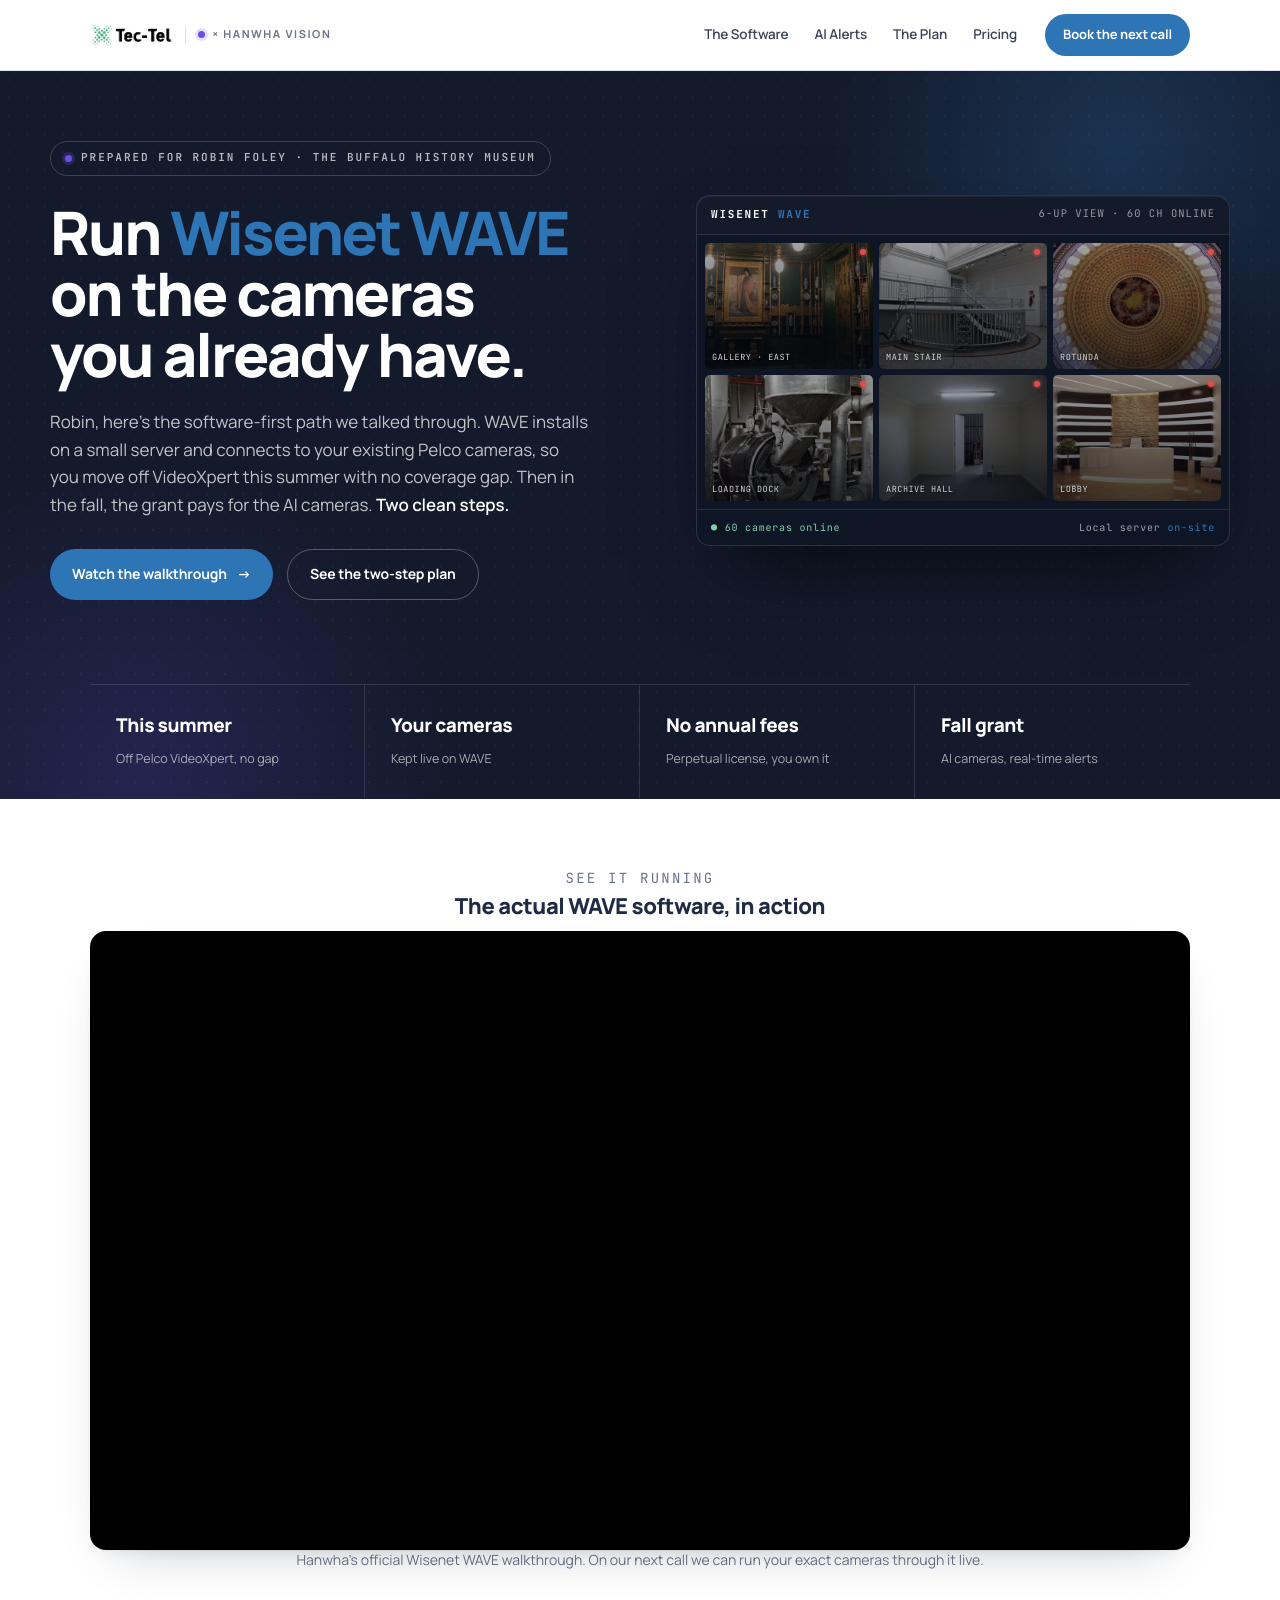
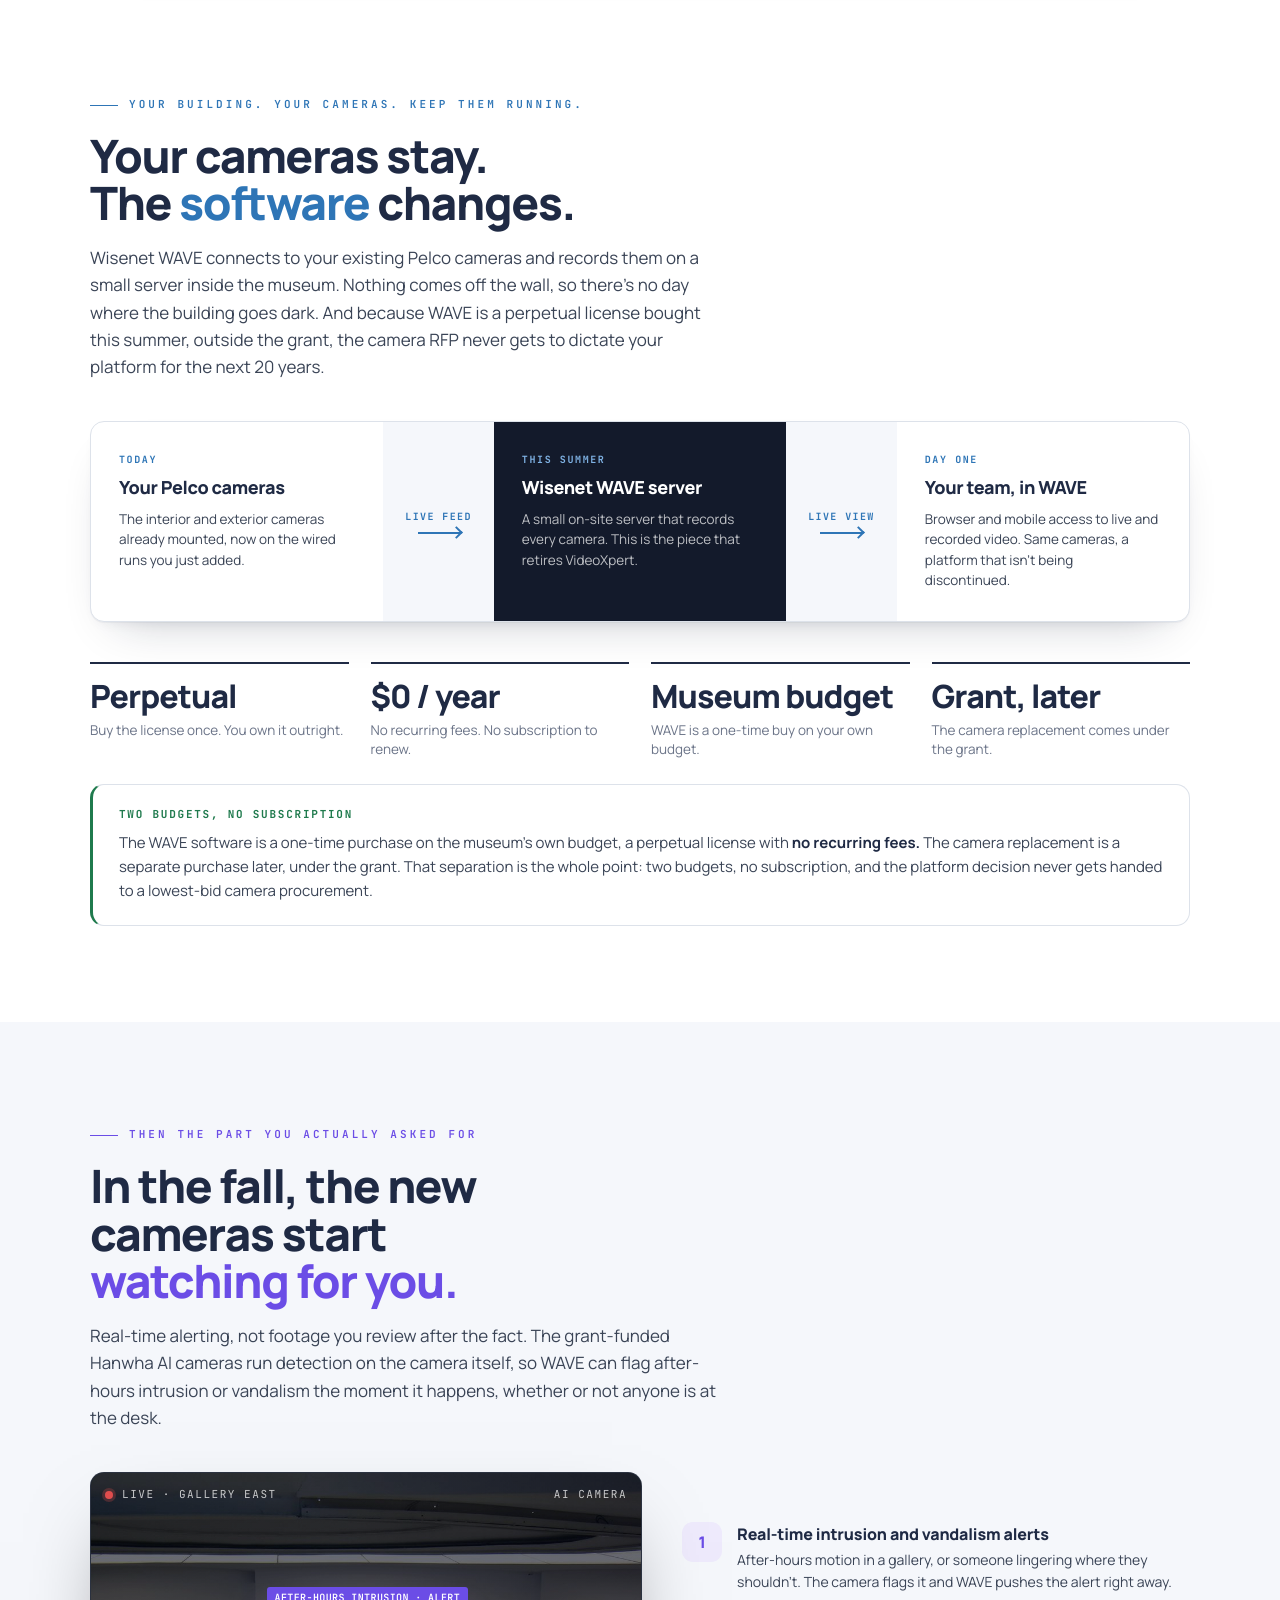
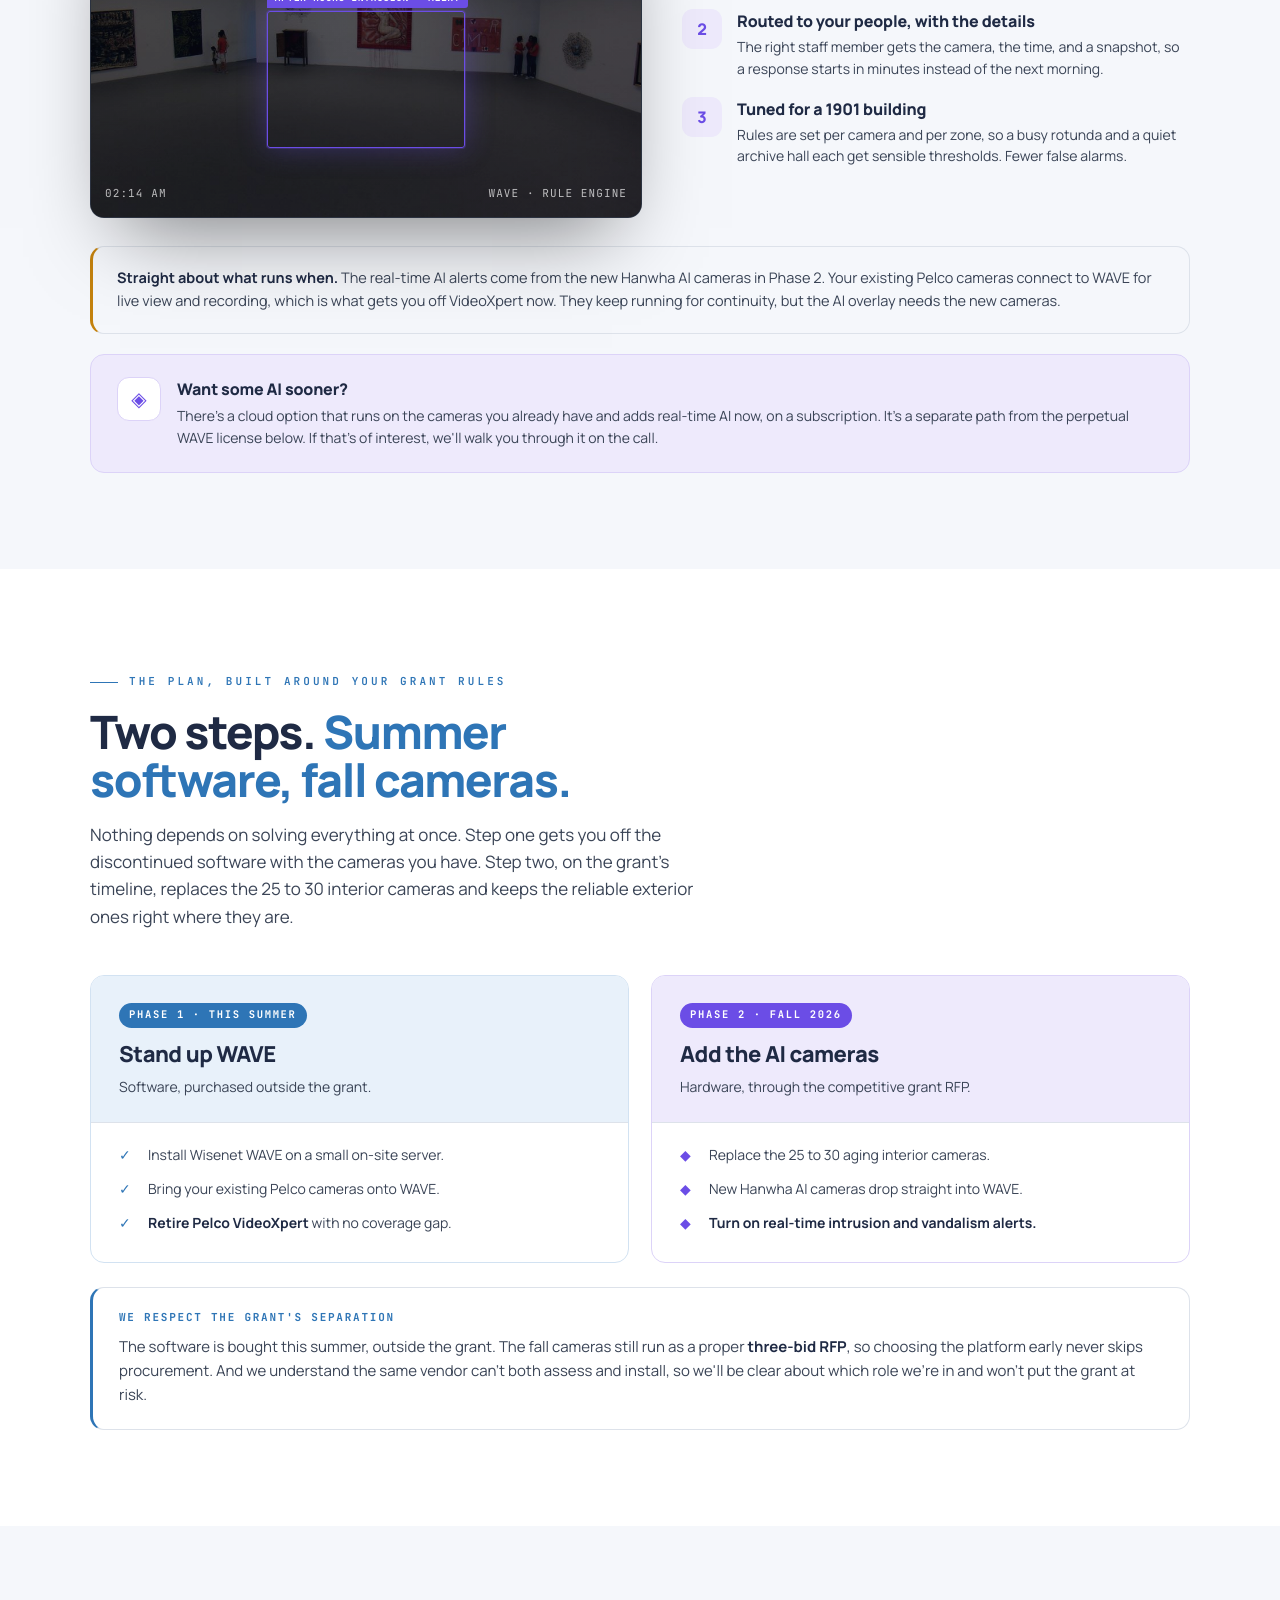
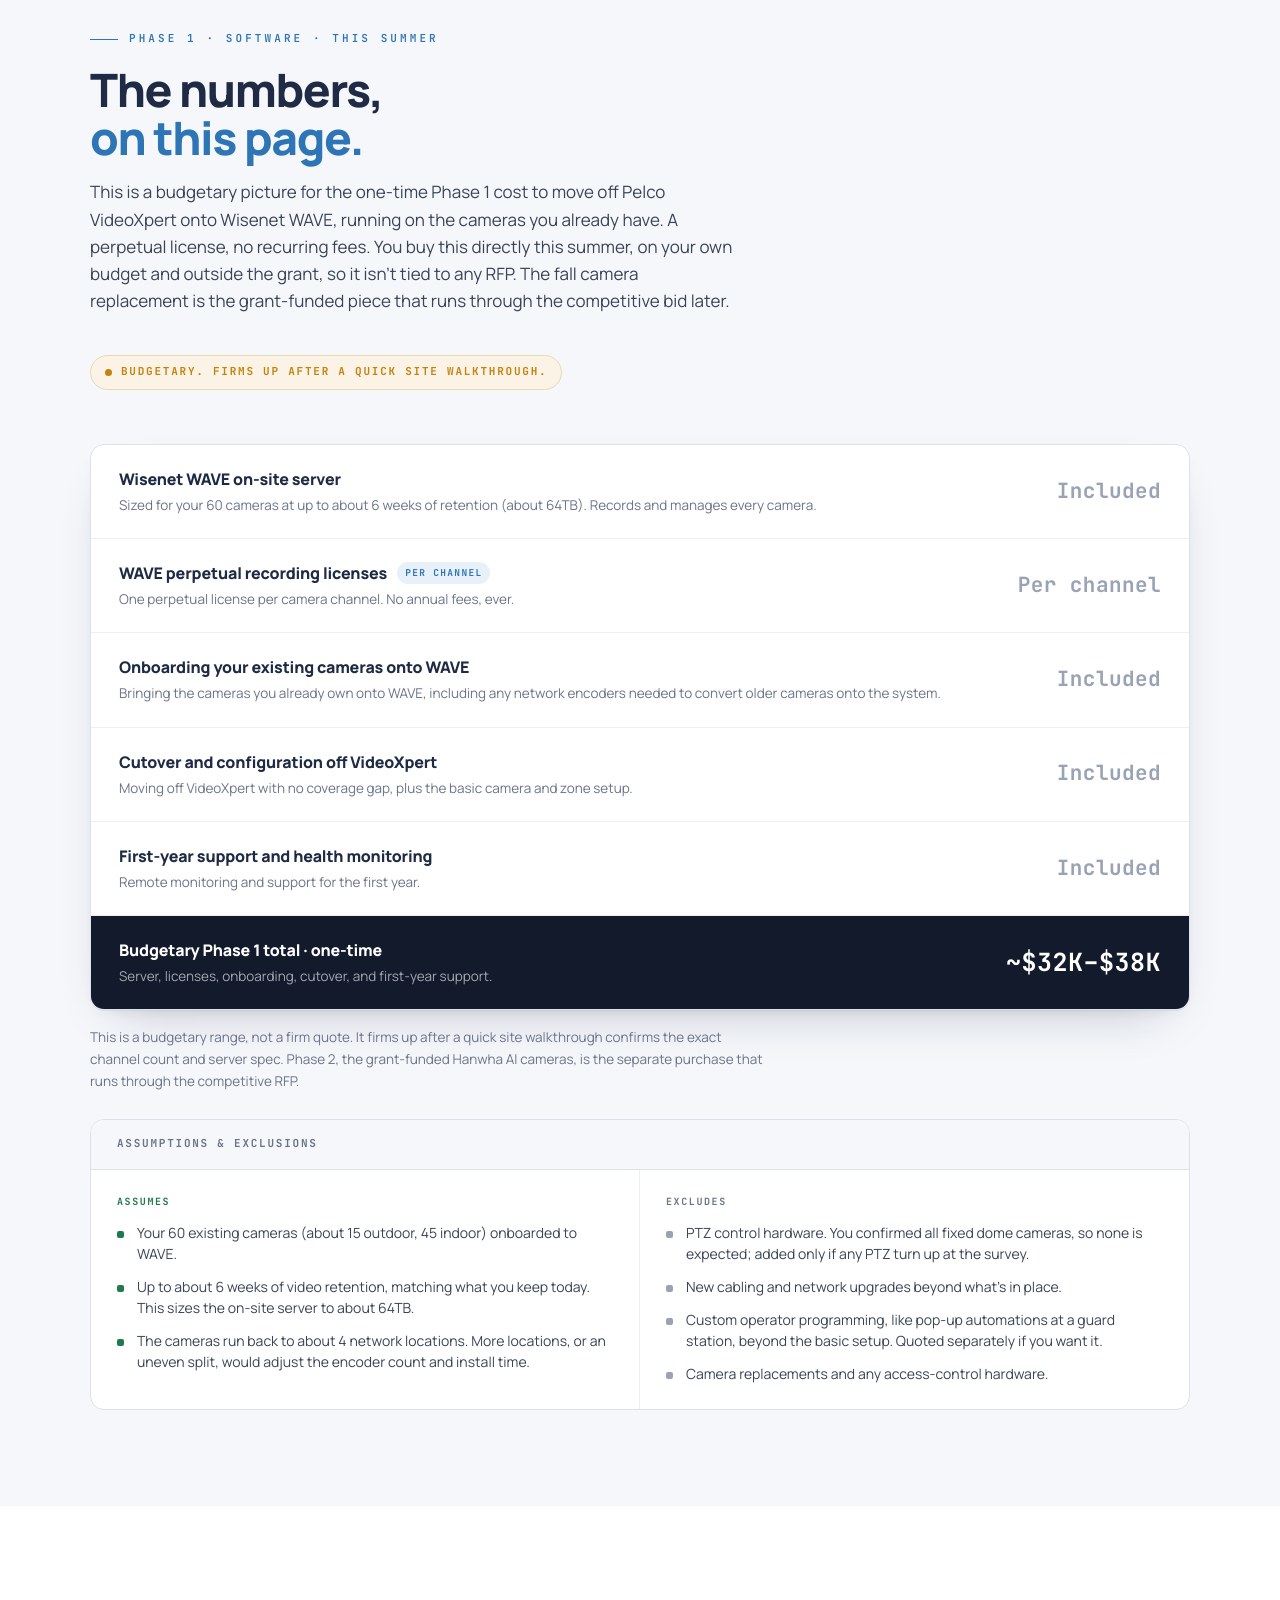
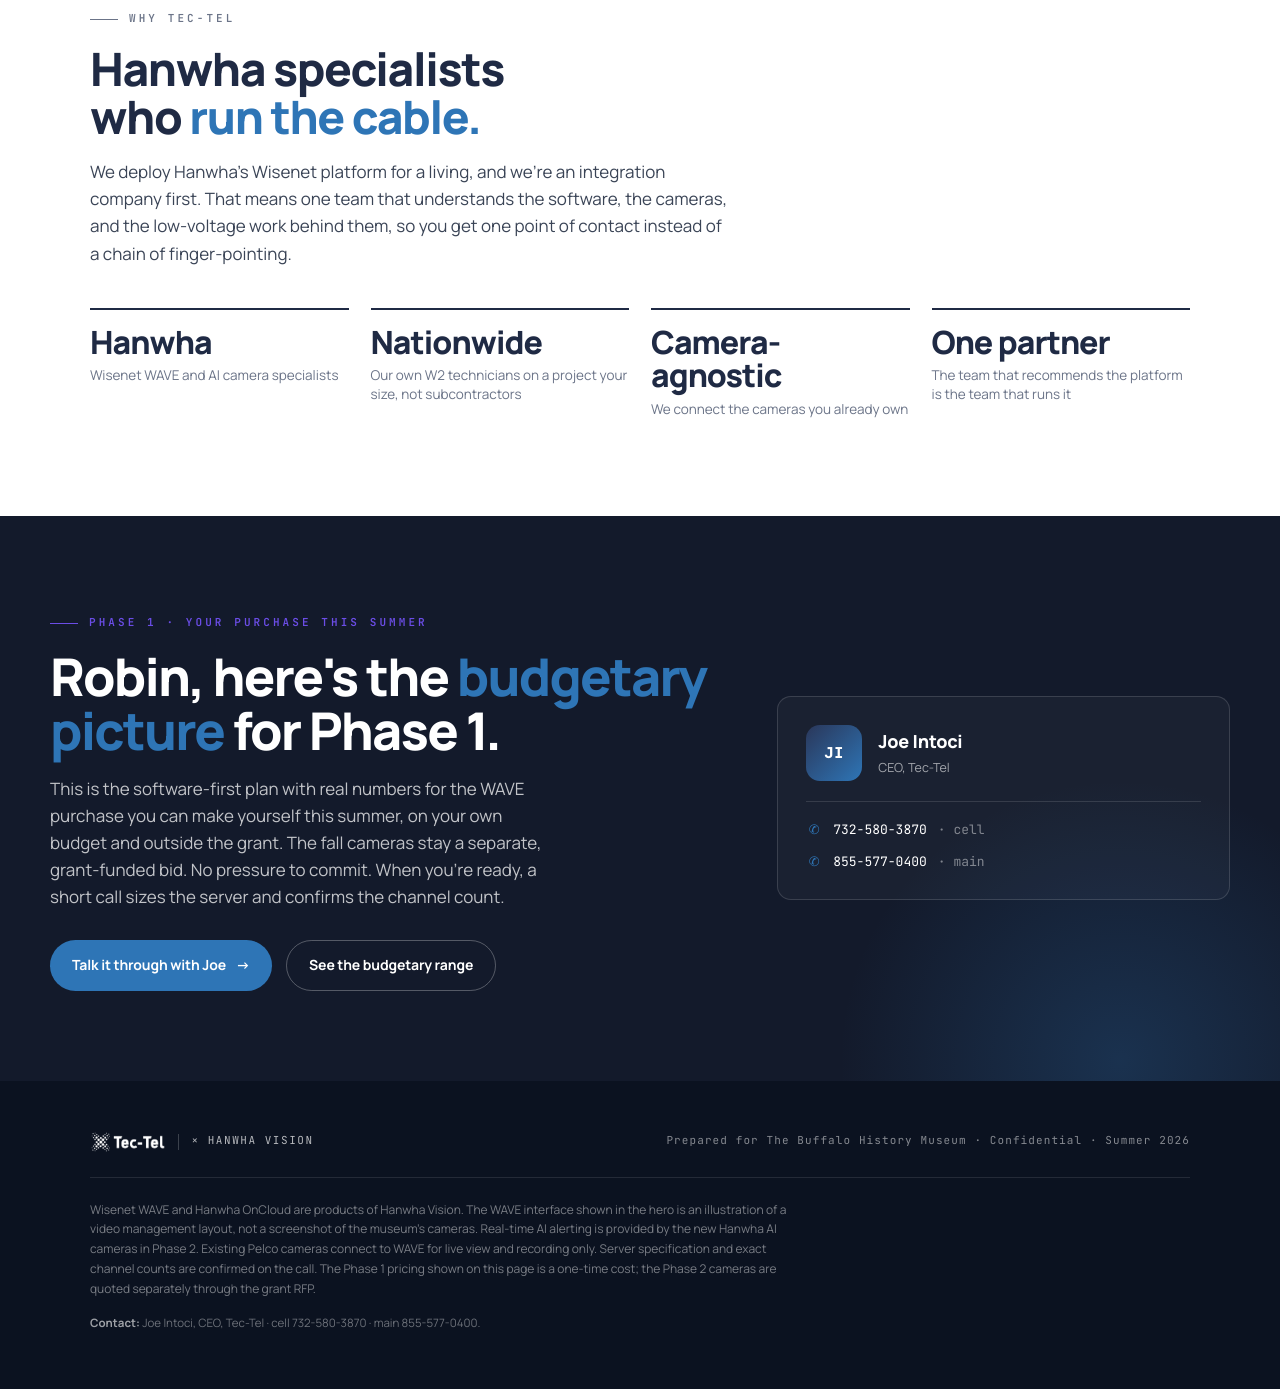
==== commit 781a854a: "Reframe Phase 1 as direct owner-purchase (outside grant/RFP); assessment+RFP apply only to Phase 2 c" ====
--- a/index.html
+++ b/index.html
@@ -273,9 +273,9 @@
   <div class="wrap">
     <p class="eyebrow">Phase 1 · software · this summer</p>
     <h2 class="h2">The numbers, <em>on this page.</em></h2>
-    <p class="lede">This is a budgetary picture for the one-time Phase 1 cost to move off Pelco VideoXpert onto Wisenet WAVE, running on the cameras you already have. A perpetual license, no recurring fees. It's here so you have real numbers to bring to your assessment and RFP. The fall cameras are a separate purchase under the grant.</p>
-
-    <div class="budg-flag">Budgetary. Firms up after your assessment.</div>
+    <p class="lede">This is a budgetary picture for the one-time Phase 1 cost to move off Pelco VideoXpert onto Wisenet WAVE, running on the cameras you already have. A perpetual license, no recurring fees. You buy this directly this summer, on your own budget and outside the grant, so it isn't tied to any RFP. The fall camera replacement is the grant-funded piece that runs through the competitive bid later.</p>
+
+    <div class="budg-flag">Budgetary. Firms up after a quick site walkthrough.</div>
 
     <div class="ptable">
       <div class="ptable__row">
@@ -321,7 +321,7 @@
         <div class="ptable__amt">~$32K–$38K</div>
       </div>
     </div>
-    <p class="ptable__note">This is a budgetary range, not a firm quote. It firms up after your independent assessment confirms the exact channel count and server spec. Phase 2, the grant-funded Hanwha AI cameras, is a separate purchase quoted through the competitive RFP.</p>
+    <p class="ptable__note">This is a budgetary range, not a firm quote. It firms up after a quick site walkthrough confirms the exact channel count and server spec. Phase 2, the grant-funded Hanwha AI cameras, is the separate purchase that runs through the competitive RFP.</p>
 
     <div class="assume">
       <div class="assume__head">Assumptions &amp; exclusions</div>
@@ -368,9 +368,9 @@
   <div class="cta__glow"></div>
   <div class="wrap cta__inner">
     <div>
-      <p class="eyebrow eyebrow--violet">For your assessment and RFP</p>
-      <h2>Robin, here's the <em>budgetary picture</em> to plan around.</h2>
-      <p class="cta__sub">This is your planning brief: the software-first plan and real numbers to carry into your independent assessment and the RFP that follows. No pressure to commit. When you're ready, a short call sizes the server and confirms the channel count.</p>
+      <p class="eyebrow eyebrow--violet">Phase 1 · your purchase this summer</p>
+      <h2>Robin, here's the <em>budgetary picture</em> for Phase 1.</h2>
+      <p class="cta__sub">This is the software-first plan with real numbers for the WAVE purchase you can make yourself this summer, on your own budget and outside the grant. The fall cameras stay a separate, grant-funded bid. No pressure to commit. When you're ready, a short call sizes the server and confirms the channel count.</p>
       <div class="cta__ctas">
         <a class="btn btn--primary" href="tel:+17325803870">Talk it through with Joe <span class="arrow">→</span></a>
         <a class="btn btn--ghost-d" href="#pricing">See the budgetary range</a>
--- a/buffalo-hanwha.css
+++ b/buffalo-hanwha.css
@@ -371,7 +371,7 @@
   border: 1px solid rgba(255,255,255,.12); background: #0E1626;
   box-shadow: 0 40px 80px -30px rgba(0,0,0,.5), inset 0 1px 0 rgba(255,255,255,.05);
 }
-.feed__scene { position: relative; aspect-ratio: 16/10; background-image: linear-gradient(160deg, rgba(14,22,38,.55), rgba(20,18,42,.62)), url("assets/feeds/night.jpg"); background-size: cover; background-position: center; }
+.feed__scene { position: relative; aspect-ratio: 16/10; background-image: linear-gradient(160deg, rgba(14,22,38,.28), rgba(20,18,42,.34)), url("assets/feeds/night.jpg"); background-size: cover; background-position: center; }
 .feed__hud {
   position: absolute; top: 14px; left: 14px; right: 14px; z-index: 3;
   display: flex; align-items: center; justify-content: space-between;
